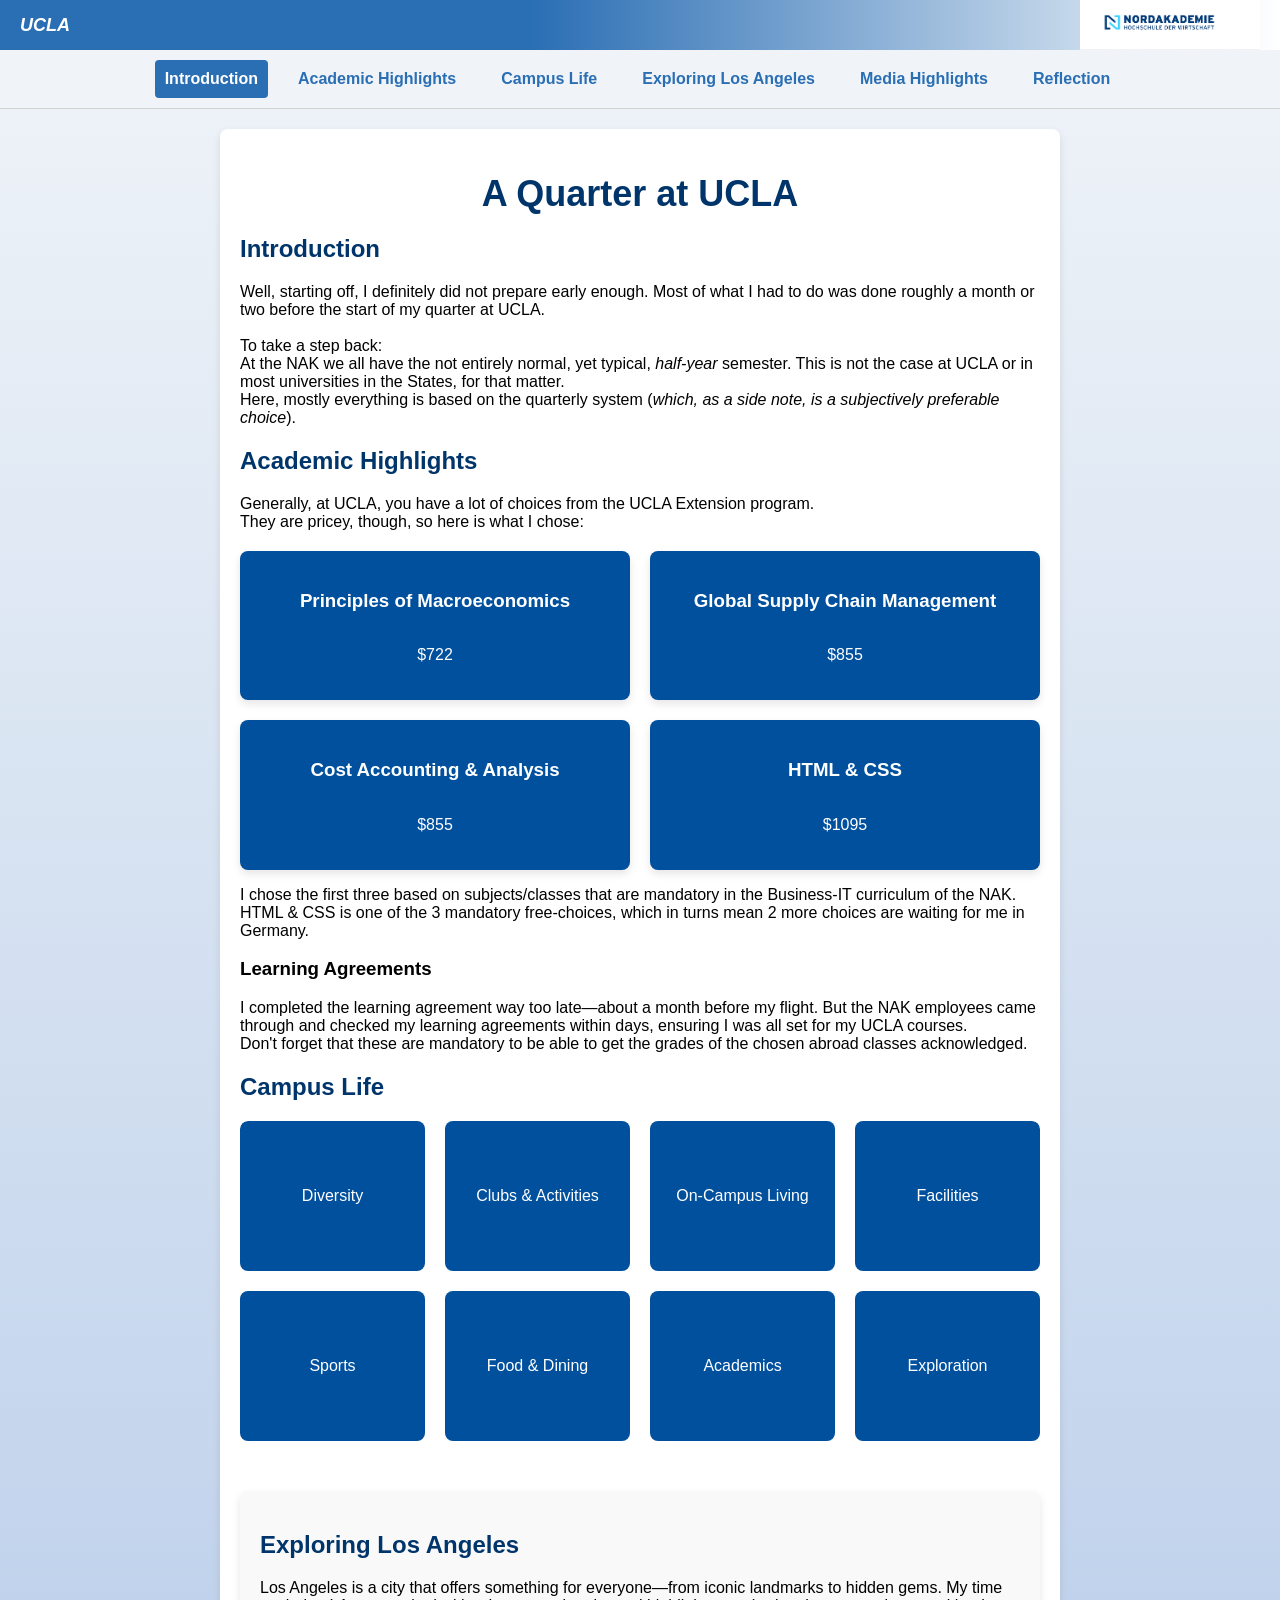
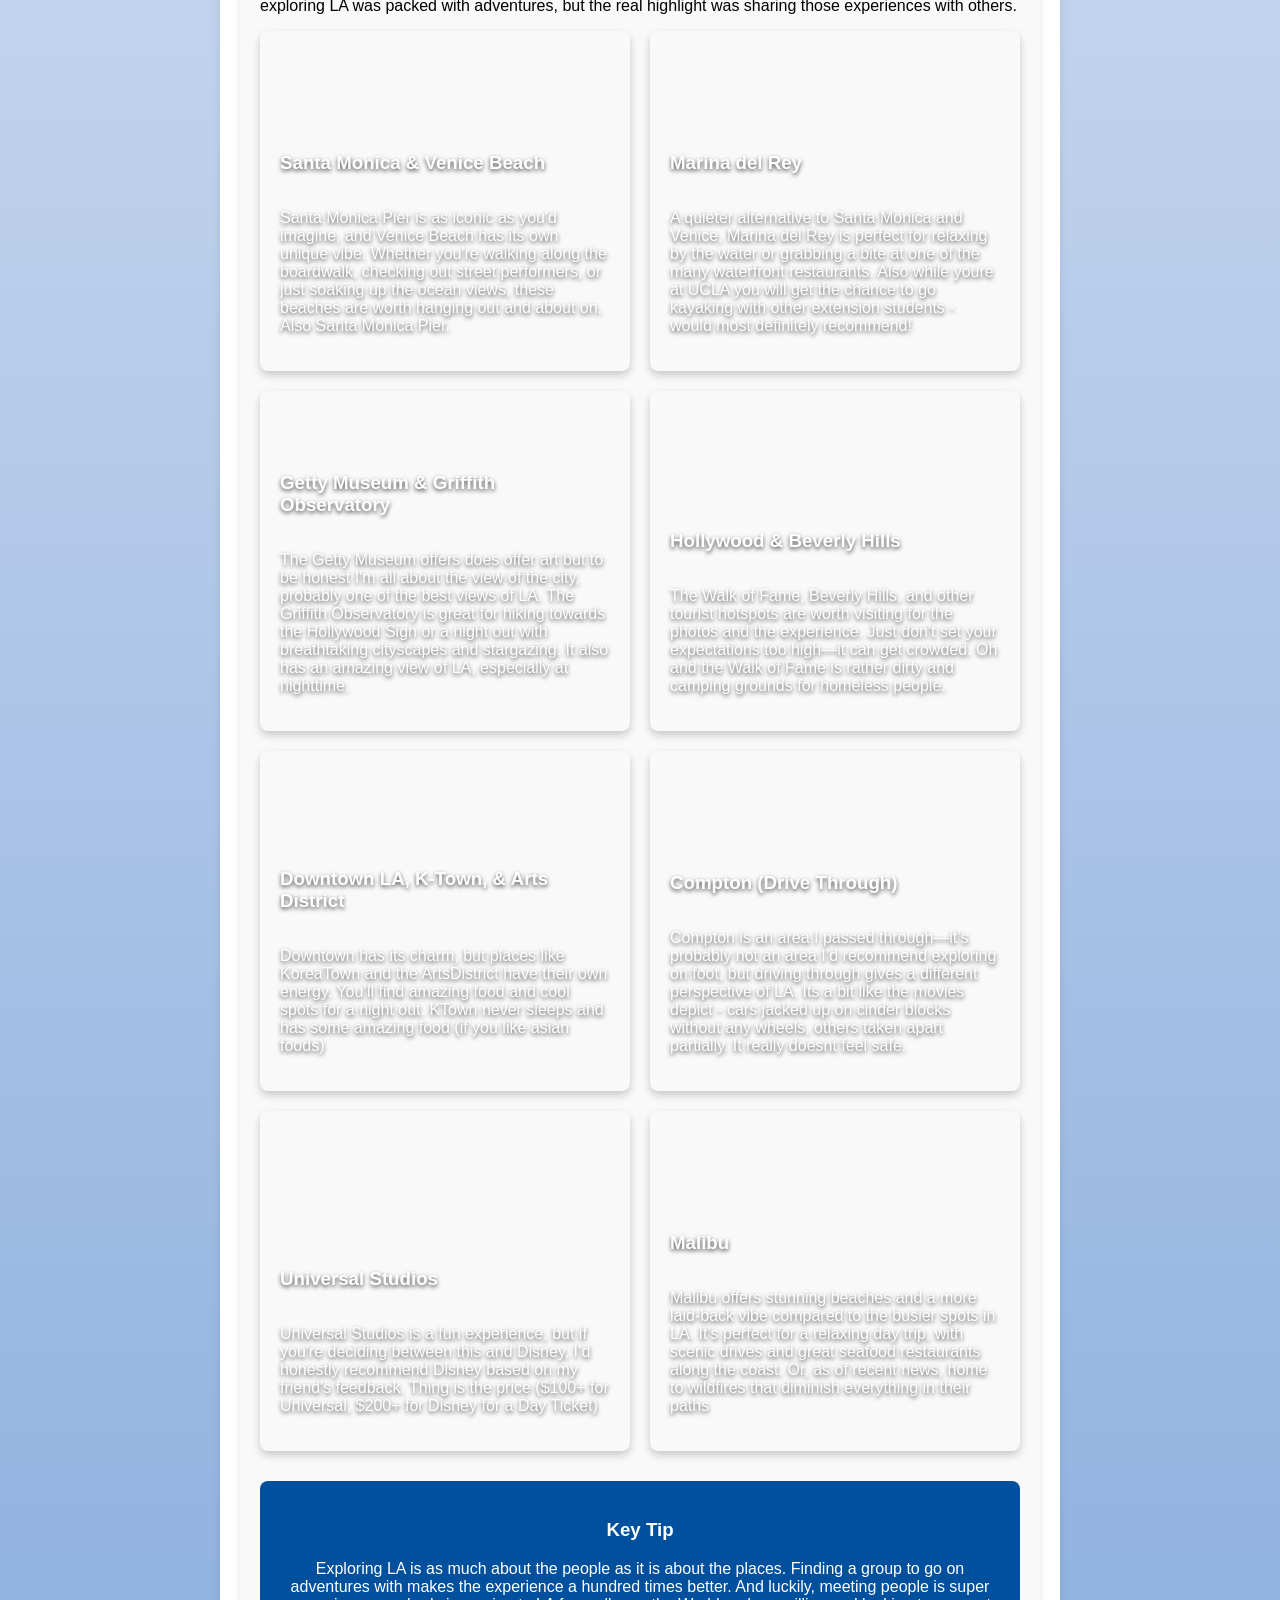
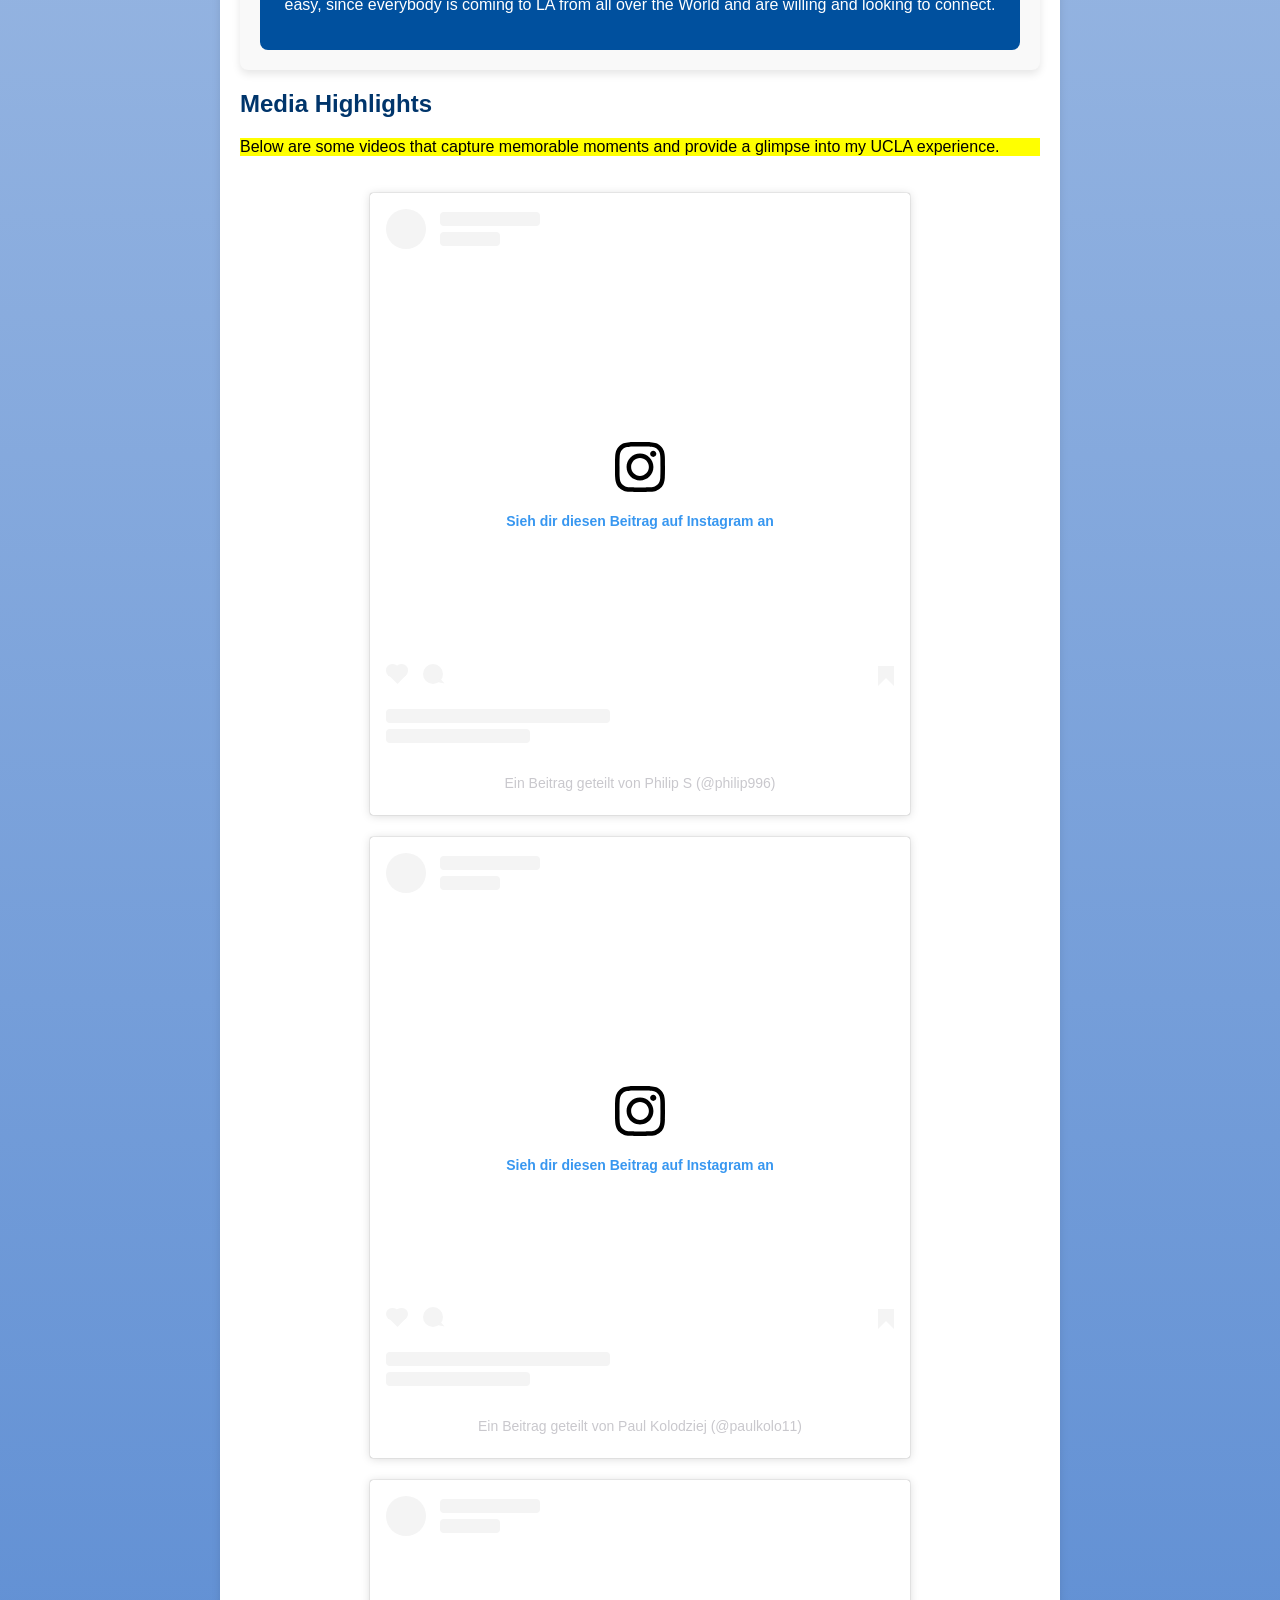
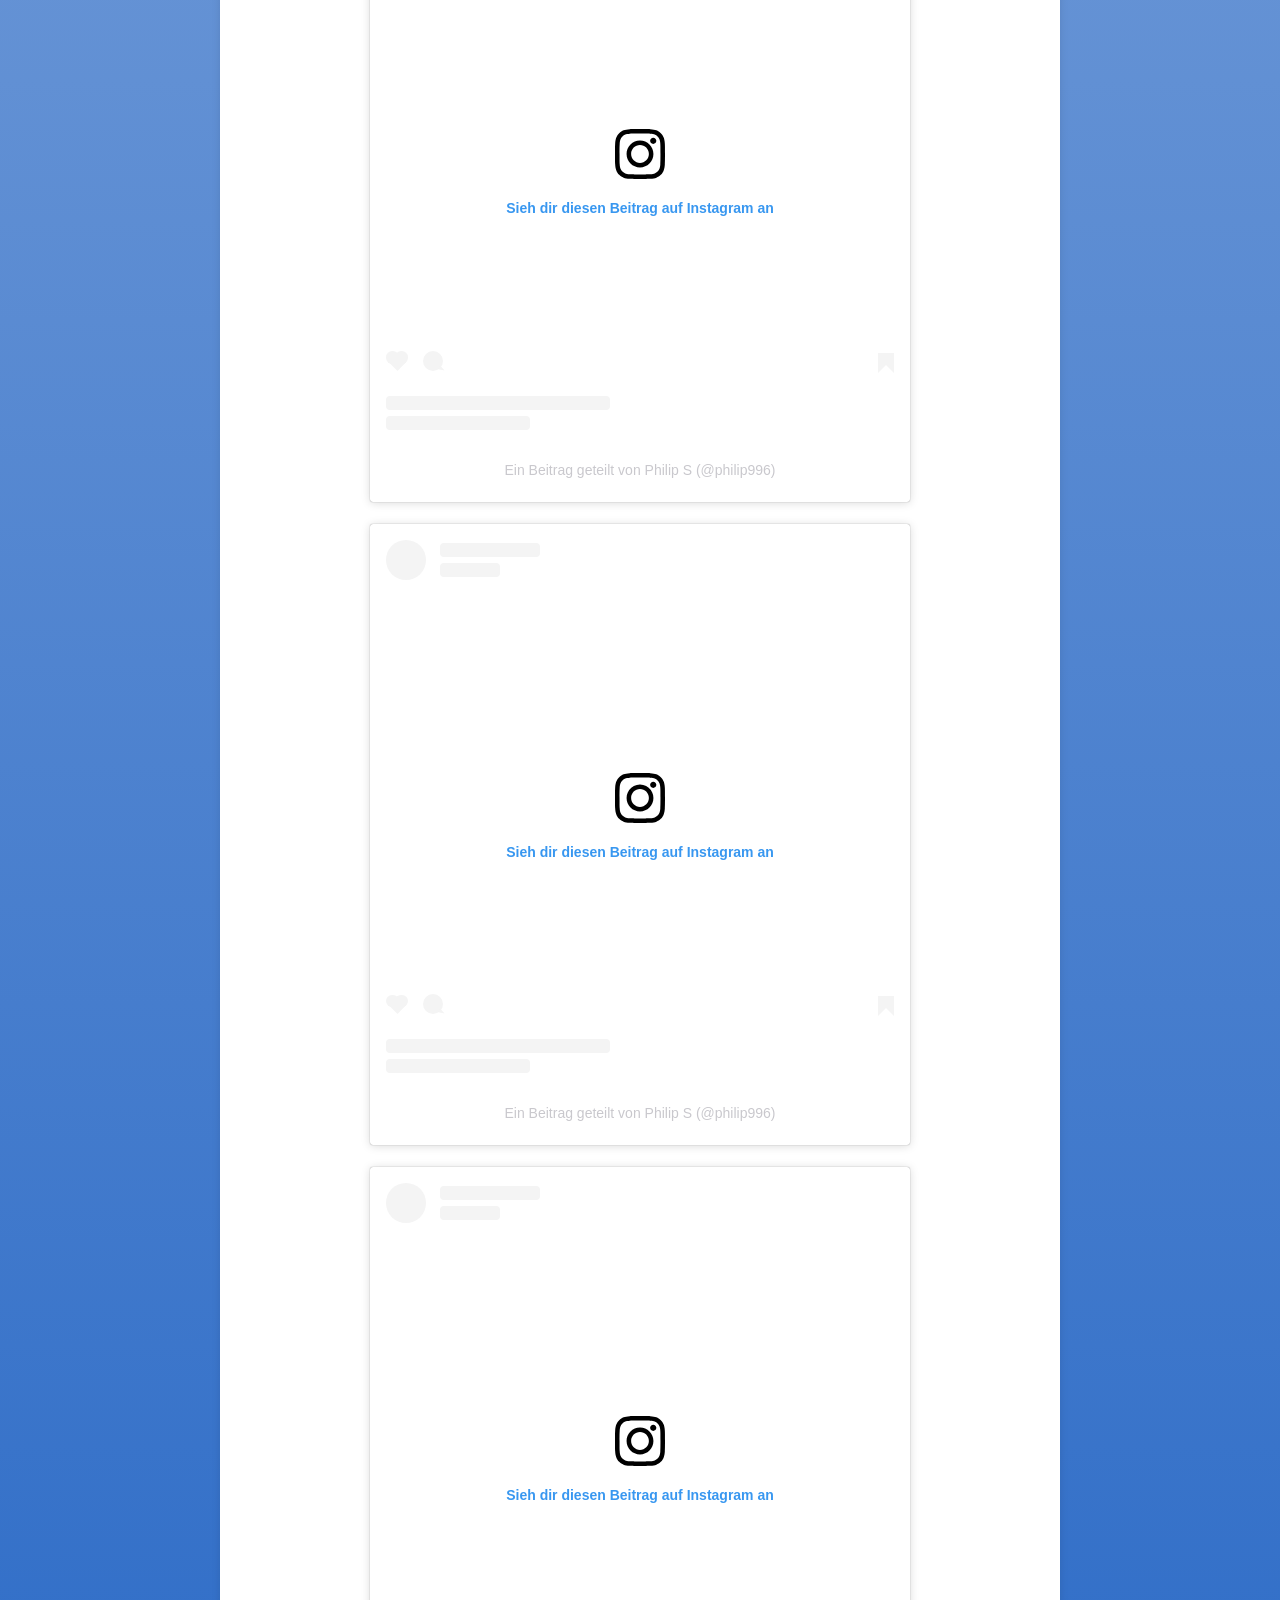
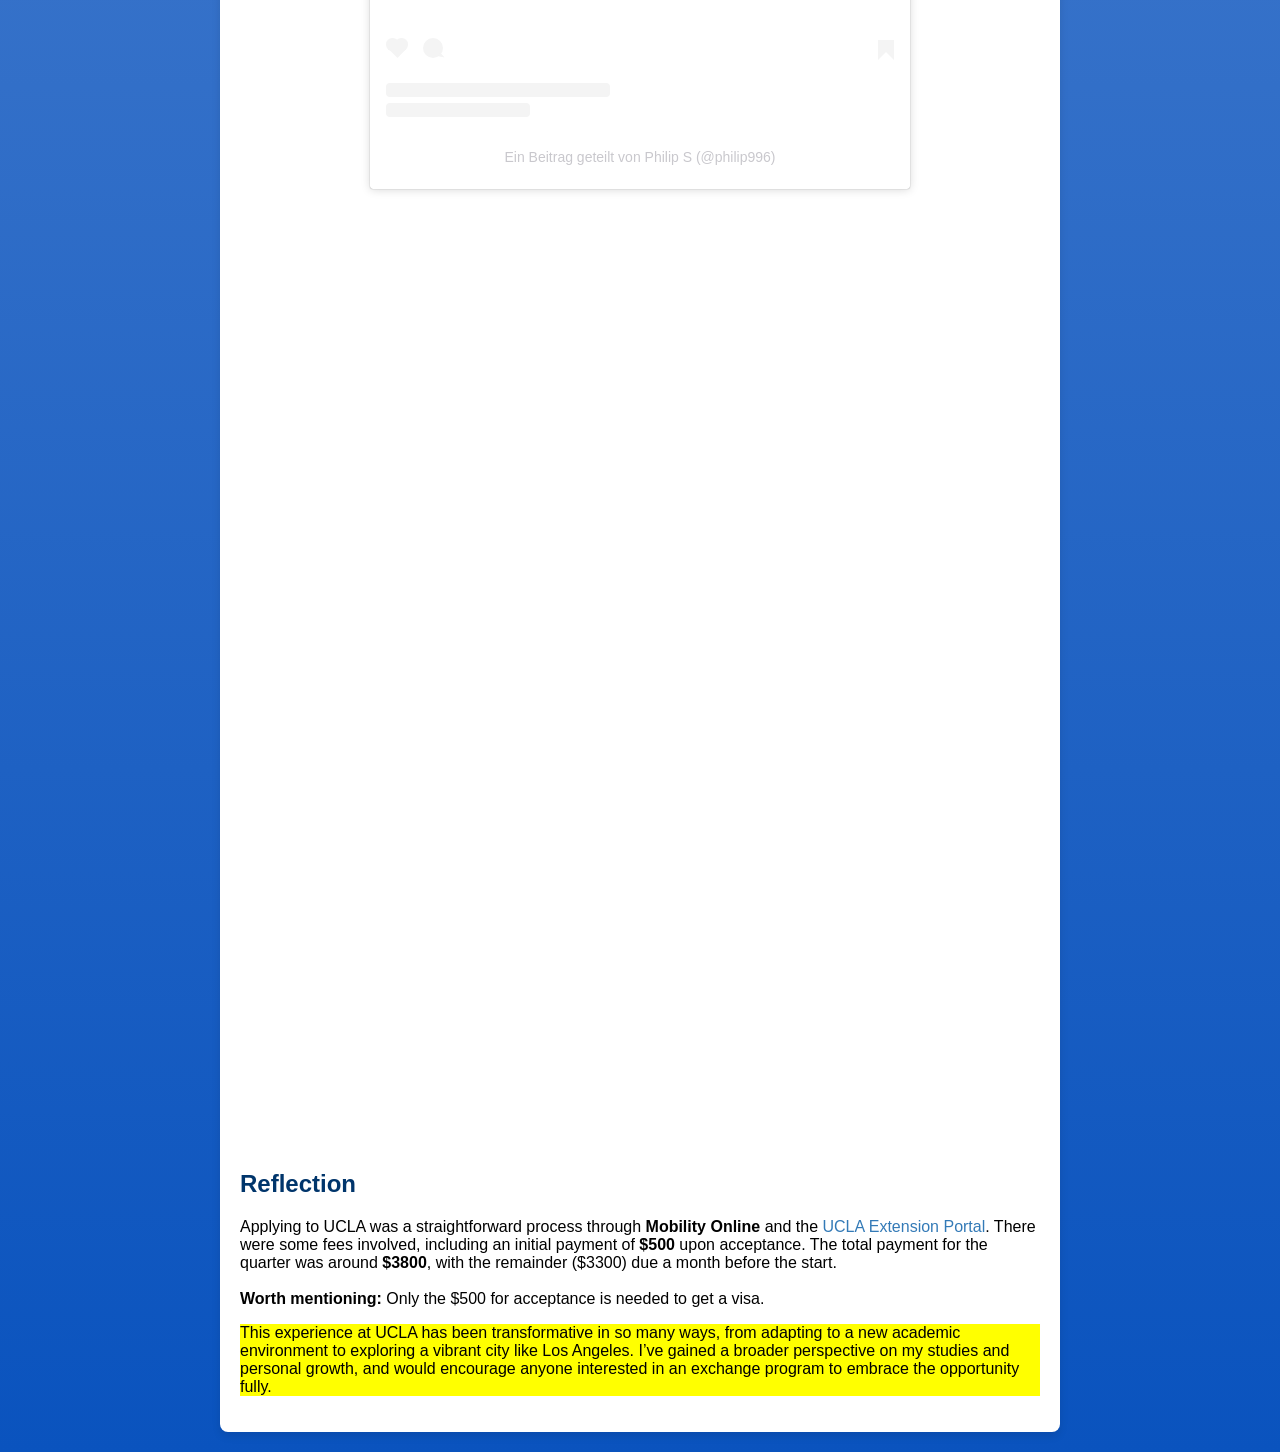
==== index.html @ d003966b "Update index.html" ====
<!DOCTYPE html>
<html lang="en">
<head>
    <meta charset="UTF-8">
    <meta name="viewport" content="width=device-width, initial-scale=1.0">
    <title>A Quarter at UCLA</title>

    <link rel="icon" href="images/icon512.PNG" size="512x512" type="image/png">
    <link rel="stylesheet" href="css/myDesign.css">
</head>
<body>

    <!--------------------------------------------------------------------------->
    <!------------------------- Custom Banner ----------------------------------->
<div class="custom-banner">
    <span class="banner-logo">UCLA</span>
    <div class="logo-container">
        <img src="images/nordakademie-logo.png" alt="Nordakademie Logo" class="banner-nak-logo">
    </div>
</div>

    <!---------------------------------------------------------------------------->
    <!------------------------- Navigation Bar ----------------------------------->
<nav class="section-nav">
    <button class="menu-toggle" aria-label="Toggle Navigation">☰</button>
    <div class="nav-links">
        <a href="#introduction" class="nav-link">Introduction</a>
        <a href="#academics" class="nav-link">Academic Highlights</a>
        <a href="#campus-life" class="nav-link">Campus Life</a>
        <a href="#exploring-la" class="nav-link">Exploring Los Angeles</a>
        <a href="#media" class="nav-link">Media Highlights</a>
        <a href="#reflection" class="nav-link">Reflection</a>
    </div>
</nav>


    <!-------------------------------------------------------------------------->
    <!------------------------- Main Content ----------------------------------->
<div class="content">
    <h1 class="title">A Quarter at UCLA</h1>

    <!-- Introduction Section -->
    <section id="introduction">
        <h2>Introduction</h2>
        <p>
            Well, starting off, I definitely did not prepare early enough.
            Most of what I had to do was done roughly a month or two before the start of my quarter at UCLA.<br><br>
            To take a step back:<br>
            At the NAK we all have the not entirely normal, yet typical, <em>half-year</em> semester. This is not the case at UCLA or in most universities in the States, for that matter.<br>
            Here, mostly everything is based on the quarterly system (<em>which, as a side note, is a subjectively preferable choice</em>).
        </p>
    </section>

    <!-------------------------------------------------------------------------------->
    <!------------------------- Academic Highlights ---------------------------------->
    <section id="academics">
        <h2>Academic Highlights</h2>
        <p>
            Generally, at UCLA, you have a lot of choices from the UCLA Extension program.<br>
            They are pricey, though, so here is what I chose:
        </p>
        <div class="course-tiles-container">
            <a href="principles-of-macroeconomics.html" class="course-tile">
                <h3>Principles of Macroeconomics</h3>
                <p>$722</p>
            </a>
            <a href="global-supply-chain-management.html" class="course-tile">
                <h3>Global Supply Chain Management</h3>
                <p>$855</p>
            </a>
            <a href="cost-accounting-analysis.html" class="course-tile">
                <h3>Cost Accounting & Analysis</h3>
                <p>$855</p>
            </a>
            <a href="html-css.html" class="course-tile">
                <h3>HTML & CSS</h3>
                <p>$1095</p>
            </a>
        </div>
        <p>
            I chose the first three based on subjects/classes that are mandatory in the Business-IT curriculum of the NAK.<br>
            HTML & CSS is one of the 3 mandatory free-choices, which in turns mean 2 more choices are waiting for me in Germany.
        </p>
        <h3>Learning Agreements</h3>
        <p>
            I completed the learning agreement way too late—about a month before my flight. But the NAK employees came through and checked my learning agreements within days, ensuring I was all set for my UCLA courses.<br>
            Don't forget that these are mandatory to be able to get the grades of the chosen abroad classes acknowledged.
        </p>
    </section>

    <!-------------------------------------------------------------------------------->
    <!------------------------- Campus Life Section ---------------------------------->
    <section id="campus-life">
        <h2>Campus Life</h2>
        <div class="tiles-container">
            <div class="background-container"></div>
            <div class="tiles-grid">
                <div class="tile" id="tile-1" data-content="Nordakademie is pretty small and personal, which has its perks—you get to know everyone, and the professors are super approachable. UCLA, on the other hand, is massive. We’re talking over 45,000 students from all around the world. It’s a cultural melting pot, which makes it exciting but probably a bit overwhelming if you’re used to Nordakademie’s more intimate vibe.">Diversity</div>
                <div class="tile" id="tile-2" data-content="UCLA has over 1,000 clubs—seriously, there’s a group for just about anything. Whether it’s sports, coding, or even surfing, there’s something happening every day. Nordakademie has student clubs too, but on a much smaller scale. The variety at UCLA would be amazing, but it might also feel a bit chaotic compared to the more straightforward setup back home.">Clubs & Activities</div>
                <div class="tile" id="tile-3" data-content="Most students at UCLA live in dorms on campus, which are super social and have their own dining halls. It’s like living in a buzzing little community. At Nordakademie, most of us commute or live off-campus, which gives a bit more independence. Living at UCLA would be more of a full-on university experience, with constant activities and people around.">On-Campus Living</div>
                <div class="tile" id="tile-4" data-content="UCLA’s campus feels like a whole city. There are libraries, gyms, swimming pools, and iconic spots like Royce Hall. At Nordakademie, the campus is much smaller and more focused—you’ve got what you need without getting lost. UCLA’s scale would definitely be a big change, but it also means there’s always something new to explore.">Facilities</div>
                <div class="tile" id="tile-5" data-content="UCLA is crazy about sports. They have huge games, especially basketball and football, that bring thousands of students together. It’s all about school spirit. Nordakademie doesn’t really have that kind of sports culture—it’s more low-key. If you’re into the idea of big stadium vibes, UCLA would be a whole new level.">Sports</div>
                <div class="tile" id="tile-6" data-content="UCLA is known for its amazing dining halls. You’ll find everything from burgers to international dishes, and it’s all really high quality. Nordakademie’s food setup is a lot simpler, more about getting the job done. UCLA’s food scene would definitely feel like an upgrade if you’re into variety.">Food & Dining</div>
                <div class="tile" id="tile-7" data-content="UCLA is huge on academics, with tons of libraries, research opportunities, and famous professors. Nordakademie, though, balances academics with real-world experience through internships and smaller classes. UCLA has way more options, but you might miss that personalized support we’re used to at Nordakademie.">Academics</div>
                <div class="tile" id="tile-8" data-content="Nordakademie is in Elmshorn—a calm, practical spot close to Hamburg. UCLA? It’s in Los Angeles. Think beaches, Hollywood, and endless things to do. While Nordakademie offers a quieter, focused environment, UCLA throws you into the middle of a vibrant city with non-stop action.">Exploration</div>
            </div>
        </div>
    </section>

    <!-------------------------------------------------------------------------------->
    <!---------------------- Exploring Los Angeles Section --------------------------->
   <section id="exploring-la">
    <h2>Exploring Los Angeles</h2>
    <p>
        Los Angeles is a city that offers something for everyone—from iconic landmarks to hidden gems. My time exploring LA was packed with adventures, but the real highlight was sharing those experiences with others.
    </p>
    <div class="exploring-destinations">
        <div class="destination">
            <h3>Santa Monica & Venice Beach</h3>
            <p>
                Santa Monica Pier is as iconic as you'd imagine, and Venice Beach has its own unique vibe. Whether you're walking along the boardwalk, checking out street performers, or just soaking up the ocean views, these beaches are worth hanging out and about on. Also Santa Monica Pier.
            </p>
        </div>
        <div class="destination">
            <h3>Marina del Rey</h3>
            <p>
                A quieter alternative to Santa Monica and Venice, Marina del Rey is perfect for relaxing by the water or grabbing a bite at one of the many waterfront restaurants. Also while youre at UCLA you will get the chance to go kayaking with other extension students - would most definitely recommend!
            </p>
        </div>
        <div class="destination">
            <h3>Getty Museum & Griffith Observatory</h3>
            <p>
                The Getty Museum offers does offer art but to be honest I'm all about the view of the city, probably one of the best views of LA. The Griffith Observatory is great for hiking towards the Hollywood Sign or a night out with breathtaking cityscapes and stargazing. It also has an amazing view of LA, especially at nighttime.
            </p>
        </div>
        <div class="destination">
            <h3>Hollywood & Beverly Hills</h3>
            <p>
                The Walk of Fame, Beverly Hills, and other tourist hotspots are worth visiting for the photos and the experience. Just don't set your expectations too high—it can get crowded. Oh and the Walk of Fame is rather dirty and camping grounds for homeless people.
            </p>
        </div>
        <div class="destination">
            <h3>Downtown LA, K-Town, & Arts District</h3>
            <p>
                Downtown has its charm, but places like KoreaTown and the ArtsDistrict have their own energy. You’ll find amazing food and cool spots for a night out. KTown never sleeps and has some amazing food (if you like asian foods)
            </p>
        </div>
        <div class="destination">
            <h3>Compton (Drive Through)</h3>
            <p>
                Compton is an area I passed through—it’s probably not an area I’d recommend exploring on foot, but driving through gives a different perspective of LA. Its a bit like the movies depict - cars jacked up on cinder blocks without any wheels, others taken apart partially. It really doesnt feel safe.
            </p>
        </div>
        <div class="destination">
            <h3>Universal Studios</h3>
            <p>
                Universal Studios is a fun experience, but if you're deciding between this and Disney, I’d honestly recommend Disney based on my friend's feedback. Thing is the price ($100+ for Universal, $200+ for Disney for a Day Ticket)
            </p>
        </div>
        <div class="destination">
            <h3>Malibu</h3>
            <p>
                Malibu offers stunning beaches and a more laid-back vibe compared to the busier spots in LA. It’s perfect for a relaxing day trip, with scenic drives and great seafood restaurants along the coast. Or, as of recent news, home to wildfires that diminish everything in their paths
            </p>
        </div>
    </div>
    <div class="exploring-advice">
        <h3>Key Tip</h3>
        <p>
            Exploring LA is as much about the people as it is about the places. Finding a group to go on adventures with makes the experience a hundred times better. And luckily, meeting people is super easy, since everybody is coming to LA from all over the World and are willing and looking to connect.
        </p>
    </div>


</section>

    <!-------------------------------------------------------------------------------->
    <!--------------------------- Media Section -------------------------------------->
    <section id="media">
        <h2>Media Highlights</h2>
        <p style="background-color: yellow;">
            Below are some videos that capture memorable moments and provide a glimpse into my UCLA experience.
        </p>
        <div class=instagram-posts>
        <blockquote class="instagram-media" data-instgrm-captioned data-instgrm-permalink="https://www.instagram.com/reel/DD8aVBCInH3/?utm_source=ig_embed&amp;utm_campaign=loading" data-instgrm-version="14" style=" background:#FFF; border:0; border-radius:3px; box-shadow:0 0 1px 0 rgba(0,0,0,0.5),0 1px 10px 0 rgba(0,0,0,0.15); margin: 1px; max-width:540px; min-width:326px; padding:0; width:99.375%; width:-webkit-calc(100% - 2px); width:calc(100% - 2px);"><div style="padding:16px;"> <a href="https://www.instagram.com/reel/DD8aVBCInH3/?utm_source=ig_embed&amp;utm_campaign=loading" style=" background:#FFFFFF; line-height:0; padding:0 0; text-align:center; text-decoration:none; width:100%;" target="_blank"> <div style=" display: flex; flex-direction: row; align-items: center;"> <div style="background-color: #F4F4F4; border-radius: 50%; flex-grow: 0; height: 40px; margin-right: 14px; width: 40px;"></div> <div style="display: flex; flex-direction: column; flex-grow: 1; justify-content: center;"> <div style=" background-color: #F4F4F4; border-radius: 4px; flex-grow: 0; height: 14px; margin-bottom: 6px; width: 100px;"></div> <div style=" background-color: #F4F4F4; border-radius: 4px; flex-grow: 0; height: 14px; width: 60px;"></div></div></div><div style="padding: 19% 0;"></div> <div style="display:block; height:50px; margin:0 auto 12px; width:50px;"><svg width="50px" height="50px" viewBox="0 0 60 60" version="1.1" xmlns="https://www.w3.org/2000/svg" xmlns:xlink="https://www.w3.org/1999/xlink"><g stroke="none" stroke-width="1" fill="none" fill-rule="evenodd"><g transform="translate(-511.000000, -20.000000)" fill="#000000"><g><path d="M556.869,30.41 C554.814,30.41 553.148,32.076 553.148,34.131 C553.148,36.186 554.814,37.852 556.869,37.852 C558.924,37.852 560.59,36.186 560.59,34.131 C560.59,32.076 558.924,30.41 556.869,30.41 M541,60.657 C535.114,60.657 530.342,55.887 530.342,50 C530.342,44.114 535.114,39.342 541,39.342 C546.887,39.342 551.658,44.114 551.658,50 C551.658,55.887 546.887,60.657 541,60.657 M541,33.886 C532.1,33.886 524.886,41.1 524.886,50 C524.886,58.899 532.1,66.113 541,66.113 C549.9,66.113 557.115,58.899 557.115,50 C557.115,41.1 549.9,33.886 541,33.886 M565.378,62.101 C565.244,65.022 564.756,66.606 564.346,67.663 C563.803,69.06 563.154,70.057 562.106,71.106 C561.058,72.155 560.06,72.803 558.662,73.347 C557.607,73.757 556.021,74.244 553.102,74.378 C549.944,74.521 548.997,74.552 541,74.552 C533.003,74.552 532.056,74.521 528.898,74.378 C525.979,74.244 524.393,73.757 523.338,73.347 C521.94,72.803 520.942,72.155 519.894,71.106 C518.846,70.057 518.197,69.06 517.654,67.663 C517.244,66.606 516.755,65.022 516.623,62.101 C516.479,58.943 516.448,57.996 516.448,50 C516.448,42.003 516.479,41.056 516.623,37.899 C516.755,34.978 517.244,33.391 517.654,32.338 C518.197,30.938 518.846,29.942 519.894,28.894 C520.942,27.846 521.94,27.196 523.338,26.654 C524.393,26.244 525.979,25.756 528.898,25.623 C532.057,25.479 533.004,25.448 541,25.448 C548.997,25.448 549.943,25.479 553.102,25.623 C556.021,25.756 557.607,26.244 558.662,26.654 C560.06,27.196 561.058,27.846 562.106,28.894 C563.154,29.942 563.803,30.938 564.346,32.338 C564.756,33.391 565.244,34.978 565.378,37.899 C565.522,41.056 565.552,42.003 565.552,50 C565.552,57.996 565.522,58.943 565.378,62.101 M570.82,37.631 C570.674,34.438 570.167,32.258 569.425,30.349 C568.659,28.377 567.633,26.702 565.965,25.035 C564.297,23.368 562.623,22.342 560.652,21.575 C558.743,20.834 556.562,20.326 553.369,20.18 C550.169,20.033 549.148,20 541,20 C532.853,20 531.831,20.033 528.631,20.18 C525.438,20.326 523.257,20.834 521.349,21.575 C519.376,22.342 517.703,23.368 516.035,25.035 C514.368,26.702 513.342,28.377 512.574,30.349 C511.834,32.258 511.326,34.438 511.181,37.631 C511.035,40.831 511,41.851 511,50 C511,58.147 511.035,59.17 511.181,62.369 C511.326,65.562 511.834,67.743 512.574,69.651 C513.342,71.625 514.368,73.296 516.035,74.965 C517.703,76.634 519.376,77.658 521.349,78.425 C523.257,79.167 525.438,79.673 528.631,79.82 C531.831,79.965 532.853,80.001 541,80.001 C549.148,80.001 550.169,79.965 553.369,79.82 C556.562,79.673 558.743,79.167 560.652,78.425 C562.623,77.658 564.297,76.634 565.965,74.965 C567.633,73.296 568.659,71.625 569.425,69.651 C570.167,67.743 570.674,65.562 570.82,62.369 C570.966,59.17 571,58.147 571,50 C571,41.851 570.966,40.831 570.82,37.631"></path></g></g></g></svg></div><div style="padding-top: 8px;"> <div style=" color:#3897f0; font-family:Arial,sans-serif; font-size:14px; font-style:normal; font-weight:550; line-height:18px;">Sieh dir diesen Beitrag auf Instagram an</div></div><div style="padding: 12.5% 0;"></div> <div style="display: flex; flex-direction: row; margin-bottom: 14px; align-items: center;"><div> <div style="background-color: #F4F4F4; border-radius: 50%; height: 12.5px; width: 12.5px; transform: translateX(0px) translateY(7px);"></div> <div style="background-color: #F4F4F4; height: 12.5px; transform: rotate(-45deg) translateX(3px) translateY(1px); width: 12.5px; flex-grow: 0; margin-right: 14px; margin-left: 2px;"></div> <div style="background-color: #F4F4F4; border-radius: 50%; height: 12.5px; width: 12.5px; transform: translateX(9px) translateY(-18px);"></div></div><div style="margin-left: 8px;"> <div style=" background-color: #F4F4F4; border-radius: 50%; flex-grow: 0; height: 20px; width: 20px;"></div> <div style=" width: 0; height: 0; border-top: 2px solid transparent; border-left: 6px solid #f4f4f4; border-bottom: 2px solid transparent; transform: translateX(16px) translateY(-4px) rotate(30deg)"></div></div><div style="margin-left: auto;"> <div style=" width: 0px; border-top: 8px solid #F4F4F4; border-right: 8px solid transparent; transform: translateY(16px);"></div> <div style=" background-color: #F4F4F4; flex-grow: 0; height: 12px; width: 16px; transform: translateY(-4px);"></div> <div style=" width: 0; height: 0; border-top: 8px solid #F4F4F4; border-left: 8px solid transparent; transform: translateY(-4px) translateX(8px);"></div></div></div> <div style="display: flex; flex-direction: column; flex-grow: 1; justify-content: center; margin-bottom: 24px;"> <div style=" background-color: #F4F4F4; border-radius: 4px; flex-grow: 0; height: 14px; margin-bottom: 6px; width: 224px;"></div> <div style=" background-color: #F4F4F4; border-radius: 4px; flex-grow: 0; height: 14px; width: 144px;"></div></div></a><p style=" color:#c9c8cd; font-family:Arial,sans-serif; font-size:14px; line-height:17px; margin-bottom:0; margin-top:8px; overflow:hidden; padding:8px 0 7px; text-align:center; text-overflow:ellipsis; white-space:nowrap;"><a href="https://www.instagram.com/reel/DD8aVBCInH3/?utm_source=ig_embed&amp;utm_campaign=loading" style=" color:#c9c8cd; font-family:Arial,sans-serif; font-size:14px; font-style:normal; font-weight:normal; line-height:17px; text-decoration:none;" target="_blank">Ein Beitrag geteilt von Philip S (@philip996)</a></p></div></blockquote>
        <blockquote class="instagram-media" data-instgrm-captioned data-instgrm-permalink="https://www.instagram.com/reel/DDmE1L0xr_I/?utm_source=ig_embed&amp;utm_campaign=loading" data-instgrm-version="14" style=" background:#FFF; border:0; border-radius:3px; box-shadow:0 0 1px 0 rgba(0,0,0,0.5),0 1px 10px 0 rgba(0,0,0,0.15); margin: 1px; max-width:540px; min-width:326px; padding:0; width:99.375%; width:-webkit-calc(100% - 2px); width:calc(100% - 2px);"><div style="padding:16px;"> <a href="https://www.instagram.com/reel/DDmE1L0xr_I/?utm_source=ig_embed&amp;utm_campaign=loading" style=" background:#FFFFFF; line-height:0; padding:0 0; text-align:center; text-decoration:none; width:100%;" target="_blank"> <div style=" display: flex; flex-direction: row; align-items: center;"> <div style="background-color: #F4F4F4; border-radius: 50%; flex-grow: 0; height: 40px; margin-right: 14px; width: 40px;"></div> <div style="display: flex; flex-direction: column; flex-grow: 1; justify-content: center;"> <div style=" background-color: #F4F4F4; border-radius: 4px; flex-grow: 0; height: 14px; margin-bottom: 6px; width: 100px;"></div> <div style=" background-color: #F4F4F4; border-radius: 4px; flex-grow: 0; height: 14px; width: 60px;"></div></div></div><div style="padding: 19% 0;"></div> <div style="display:block; height:50px; margin:0 auto 12px; width:50px;"><svg width="50px" height="50px" viewBox="0 0 60 60" version="1.1" xmlns="https://www.w3.org/2000/svg" xmlns:xlink="https://www.w3.org/1999/xlink"><g stroke="none" stroke-width="1" fill="none" fill-rule="evenodd"><g transform="translate(-511.000000, -20.000000)" fill="#000000"><g><path d="M556.869,30.41 C554.814,30.41 553.148,32.076 553.148,34.131 C553.148,36.186 554.814,37.852 556.869,37.852 C558.924,37.852 560.59,36.186 560.59,34.131 C560.59,32.076 558.924,30.41 556.869,30.41 M541,60.657 C535.114,60.657 530.342,55.887 530.342,50 C530.342,44.114 535.114,39.342 541,39.342 C546.887,39.342 551.658,44.114 551.658,50 C551.658,55.887 546.887,60.657 541,60.657 M541,33.886 C532.1,33.886 524.886,41.1 524.886,50 C524.886,58.899 532.1,66.113 541,66.113 C549.9,66.113 557.115,58.899 557.115,50 C557.115,41.1 549.9,33.886 541,33.886 M565.378,62.101 C565.244,65.022 564.756,66.606 564.346,67.663 C563.803,69.06 563.154,70.057 562.106,71.106 C561.058,72.155 560.06,72.803 558.662,73.347 C557.607,73.757 556.021,74.244 553.102,74.378 C549.944,74.521 548.997,74.552 541,74.552 C533.003,74.552 532.056,74.521 528.898,74.378 C525.979,74.244 524.393,73.757 523.338,73.347 C521.94,72.803 520.942,72.155 519.894,71.106 C518.846,70.057 518.197,69.06 517.654,67.663 C517.244,66.606 516.755,65.022 516.623,62.101 C516.479,58.943 516.448,57.996 516.448,50 C516.448,42.003 516.479,41.056 516.623,37.899 C516.755,34.978 517.244,33.391 517.654,32.338 C518.197,30.938 518.846,29.942 519.894,28.894 C520.942,27.846 521.94,27.196 523.338,26.654 C524.393,26.244 525.979,25.756 528.898,25.623 C532.057,25.479 533.004,25.448 541,25.448 C548.997,25.448 549.943,25.479 553.102,25.623 C556.021,25.756 557.607,26.244 558.662,26.654 C560.06,27.196 561.058,27.846 562.106,28.894 C563.154,29.942 563.803,30.938 564.346,32.338 C564.756,33.391 565.244,34.978 565.378,37.899 C565.522,41.056 565.552,42.003 565.552,50 C565.552,57.996 565.522,58.943 565.378,62.101 M570.82,37.631 C570.674,34.438 570.167,32.258 569.425,30.349 C568.659,28.377 567.633,26.702 565.965,25.035 C564.297,23.368 562.623,22.342 560.652,21.575 C558.743,20.834 556.562,20.326 553.369,20.18 C550.169,20.033 549.148,20 541,20 C532.853,20 531.831,20.033 528.631,20.18 C525.438,20.326 523.257,20.834 521.349,21.575 C519.376,22.342 517.703,23.368 516.035,25.035 C514.368,26.702 513.342,28.377 512.574,30.349 C511.834,32.258 511.326,34.438 511.181,37.631 C511.035,40.831 511,41.851 511,50 C511,58.147 511.035,59.17 511.181,62.369 C511.326,65.562 511.834,67.743 512.574,69.651 C513.342,71.625 514.368,73.296 516.035,74.965 C517.703,76.634 519.376,77.658 521.349,78.425 C523.257,79.167 525.438,79.673 528.631,79.82 C531.831,79.965 532.853,80.001 541,80.001 C549.148,80.001 550.169,79.965 553.369,79.82 C556.562,79.673 558.743,79.167 560.652,78.425 C562.623,77.658 564.297,76.634 565.965,74.965 C567.633,73.296 568.659,71.625 569.425,69.651 C570.167,67.743 570.674,65.562 570.82,62.369 C570.966,59.17 571,58.147 571,50 C571,41.851 570.966,40.831 570.82,37.631"></path></g></g></g></svg></div><div style="padding-top: 8px;"> <div style=" color:#3897f0; font-family:Arial,sans-serif; font-size:14px; font-style:normal; font-weight:550; line-height:18px;">Sieh dir diesen Beitrag auf Instagram an</div></div><div style="padding: 12.5% 0;"></div> <div style="display: flex; flex-direction: row; margin-bottom: 14px; align-items: center;"><div> <div style="background-color: #F4F4F4; border-radius: 50%; height: 12.5px; width: 12.5px; transform: translateX(0px) translateY(7px);"></div> <div style="background-color: #F4F4F4; height: 12.5px; transform: rotate(-45deg) translateX(3px) translateY(1px); width: 12.5px; flex-grow: 0; margin-right: 14px; margin-left: 2px;"></div> <div style="background-color: #F4F4F4; border-radius: 50%; height: 12.5px; width: 12.5px; transform: translateX(9px) translateY(-18px);"></div></div><div style="margin-left: 8px;"> <div style=" background-color: #F4F4F4; border-radius: 50%; flex-grow: 0; height: 20px; width: 20px;"></div> <div style=" width: 0; height: 0; border-top: 2px solid transparent; border-left: 6px solid #f4f4f4; border-bottom: 2px solid transparent; transform: translateX(16px) translateY(-4px) rotate(30deg)"></div></div><div style="margin-left: auto;"> <div style=" width: 0px; border-top: 8px solid #F4F4F4; border-right: 8px solid transparent; transform: translateY(16px);"></div> <div style=" background-color: #F4F4F4; flex-grow: 0; height: 12px; width: 16px; transform: translateY(-4px);"></div> <div style=" width: 0; height: 0; border-top: 8px solid #F4F4F4; border-left: 8px solid transparent; transform: translateY(-4px) translateX(8px);"></div></div></div> <div style="display: flex; flex-direction: column; flex-grow: 1; justify-content: center; margin-bottom: 24px;"> <div style=" background-color: #F4F4F4; border-radius: 4px; flex-grow: 0; height: 14px; margin-bottom: 6px; width: 224px;"></div> <div style=" background-color: #F4F4F4; border-radius: 4px; flex-grow: 0; height: 14px; width: 144px;"></div></div></a><p style=" color:#c9c8cd; font-family:Arial,sans-serif; font-size:14px; line-height:17px; margin-bottom:0; margin-top:8px; overflow:hidden; padding:8px 0 7px; text-align:center; text-overflow:ellipsis; white-space:nowrap;"><a href="https://www.instagram.com/reel/DDmE1L0xr_I/?utm_source=ig_embed&amp;utm_campaign=loading" style=" color:#c9c8cd; font-family:Arial,sans-serif; font-size:14px; font-style:normal; font-weight:normal; line-height:17px; text-decoration:none;" target="_blank">Ein Beitrag geteilt von Paul Kolodziej (@paulkolo11)</a></p></div></blockquote>
        <blockquote class="instagram-media" data-instgrm-captioned data-instgrm-permalink="https://www.instagram.com/reel/DDCCTJoxc2K/?utm_source=ig_embed&amp;utm_campaign=loading" data-instgrm-version="14" style=" background:#FFF; border:0; border-radius:3px; box-shadow:0 0 1px 0 rgba(0,0,0,0.5),0 1px 10px 0 rgba(0,0,0,0.15); margin: 1px; max-width:540px; min-width:326px; padding:0; width:99.375%; width:-webkit-calc(100% - 2px); width:calc(100% - 2px);"><div style="padding:16px;"> <a href="https://www.instagram.com/reel/DDCCTJoxc2K/?utm_source=ig_embed&amp;utm_campaign=loading" style=" background:#FFFFFF; line-height:0; padding:0 0; text-align:center; text-decoration:none; width:100%;" target="_blank"> <div style=" display: flex; flex-direction: row; align-items: center;"> <div style="background-color: #F4F4F4; border-radius: 50%; flex-grow: 0; height: 40px; margin-right: 14px; width: 40px;"></div> <div style="display: flex; flex-direction: column; flex-grow: 1; justify-content: center;"> <div style=" background-color: #F4F4F4; border-radius: 4px; flex-grow: 0; height: 14px; margin-bottom: 6px; width: 100px;"></div> <div style=" background-color: #F4F4F4; border-radius: 4px; flex-grow: 0; height: 14px; width: 60px;"></div></div></div><div style="padding: 19% 0;"></div> <div style="display:block; height:50px; margin:0 auto 12px; width:50px;"><svg width="50px" height="50px" viewBox="0 0 60 60" version="1.1" xmlns="https://www.w3.org/2000/svg" xmlns:xlink="https://www.w3.org/1999/xlink"><g stroke="none" stroke-width="1" fill="none" fill-rule="evenodd"><g transform="translate(-511.000000, -20.000000)" fill="#000000"><g><path d="M556.869,30.41 C554.814,30.41 553.148,32.076 553.148,34.131 C553.148,36.186 554.814,37.852 556.869,37.852 C558.924,37.852 560.59,36.186 560.59,34.131 C560.59,32.076 558.924,30.41 556.869,30.41 M541,60.657 C535.114,60.657 530.342,55.887 530.342,50 C530.342,44.114 535.114,39.342 541,39.342 C546.887,39.342 551.658,44.114 551.658,50 C551.658,55.887 546.887,60.657 541,60.657 M541,33.886 C532.1,33.886 524.886,41.1 524.886,50 C524.886,58.899 532.1,66.113 541,66.113 C549.9,66.113 557.115,58.899 557.115,50 C557.115,41.1 549.9,33.886 541,33.886 M565.378,62.101 C565.244,65.022 564.756,66.606 564.346,67.663 C563.803,69.06 563.154,70.057 562.106,71.106 C561.058,72.155 560.06,72.803 558.662,73.347 C557.607,73.757 556.021,74.244 553.102,74.378 C549.944,74.521 548.997,74.552 541,74.552 C533.003,74.552 532.056,74.521 528.898,74.378 C525.979,74.244 524.393,73.757 523.338,73.347 C521.94,72.803 520.942,72.155 519.894,71.106 C518.846,70.057 518.197,69.06 517.654,67.663 C517.244,66.606 516.755,65.022 516.623,62.101 C516.479,58.943 516.448,57.996 516.448,50 C516.448,42.003 516.479,41.056 516.623,37.899 C516.755,34.978 517.244,33.391 517.654,32.338 C518.197,30.938 518.846,29.942 519.894,28.894 C520.942,27.846 521.94,27.196 523.338,26.654 C524.393,26.244 525.979,25.756 528.898,25.623 C532.057,25.479 533.004,25.448 541,25.448 C548.997,25.448 549.943,25.479 553.102,25.623 C556.021,25.756 557.607,26.244 558.662,26.654 C560.06,27.196 561.058,27.846 562.106,28.894 C563.154,29.942 563.803,30.938 564.346,32.338 C564.756,33.391 565.244,34.978 565.378,37.899 C565.522,41.056 565.552,42.003 565.552,50 C565.552,57.996 565.522,58.943 565.378,62.101 M570.82,37.631 C570.674,34.438 570.167,32.258 569.425,30.349 C568.659,28.377 567.633,26.702 565.965,25.035 C564.297,23.368 562.623,22.342 560.652,21.575 C558.743,20.834 556.562,20.326 553.369,20.18 C550.169,20.033 549.148,20 541,20 C532.853,20 531.831,20.033 528.631,20.18 C525.438,20.326 523.257,20.834 521.349,21.575 C519.376,22.342 517.703,23.368 516.035,25.035 C514.368,26.702 513.342,28.377 512.574,30.349 C511.834,32.258 511.326,34.438 511.181,37.631 C511.035,40.831 511,41.851 511,50 C511,58.147 511.035,59.17 511.181,62.369 C511.326,65.562 511.834,67.743 512.574,69.651 C513.342,71.625 514.368,73.296 516.035,74.965 C517.703,76.634 519.376,77.658 521.349,78.425 C523.257,79.167 525.438,79.673 528.631,79.82 C531.831,79.965 532.853,80.001 541,80.001 C549.148,80.001 550.169,79.965 553.369,79.82 C556.562,79.673 558.743,79.167 560.652,78.425 C562.623,77.658 564.297,76.634 565.965,74.965 C567.633,73.296 568.659,71.625 569.425,69.651 C570.167,67.743 570.674,65.562 570.82,62.369 C570.966,59.17 571,58.147 571,50 C571,41.851 570.966,40.831 570.82,37.631"></path></g></g></g></svg></div><div style="padding-top: 8px;"> <div style=" color:#3897f0; font-family:Arial,sans-serif; font-size:14px; font-style:normal; font-weight:550; line-height:18px;">Sieh dir diesen Beitrag auf Instagram an</div></div><div style="padding: 12.5% 0;"></div> <div style="display: flex; flex-direction: row; margin-bottom: 14px; align-items: center;"><div> <div style="background-color: #F4F4F4; border-radius: 50%; height: 12.5px; width: 12.5px; transform: translateX(0px) translateY(7px);"></div> <div style="background-color: #F4F4F4; height: 12.5px; transform: rotate(-45deg) translateX(3px) translateY(1px); width: 12.5px; flex-grow: 0; margin-right: 14px; margin-left: 2px;"></div> <div style="background-color: #F4F4F4; border-radius: 50%; height: 12.5px; width: 12.5px; transform: translateX(9px) translateY(-18px);"></div></div><div style="margin-left: 8px;"> <div style=" background-color: #F4F4F4; border-radius: 50%; flex-grow: 0; height: 20px; width: 20px;"></div> <div style=" width: 0; height: 0; border-top: 2px solid transparent; border-left: 6px solid #f4f4f4; border-bottom: 2px solid transparent; transform: translateX(16px) translateY(-4px) rotate(30deg)"></div></div><div style="margin-left: auto;"> <div style=" width: 0px; border-top: 8px solid #F4F4F4; border-right: 8px solid transparent; transform: translateY(16px);"></div> <div style=" background-color: #F4F4F4; flex-grow: 0; height: 12px; width: 16px; transform: translateY(-4px);"></div> <div style=" width: 0; height: 0; border-top: 8px solid #F4F4F4; border-left: 8px solid transparent; transform: translateY(-4px) translateX(8px);"></div></div></div> <div style="display: flex; flex-direction: column; flex-grow: 1; justify-content: center; margin-bottom: 24px;"> <div style=" background-color: #F4F4F4; border-radius: 4px; flex-grow: 0; height: 14px; margin-bottom: 6px; width: 224px;"></div> <div style=" background-color: #F4F4F4; border-radius: 4px; flex-grow: 0; height: 14px; width: 144px;"></div></div></a><p style=" color:#c9c8cd; font-family:Arial,sans-serif; font-size:14px; line-height:17px; margin-bottom:0; margin-top:8px; overflow:hidden; padding:8px 0 7px; text-align:center; text-overflow:ellipsis; white-space:nowrap;"><a href="https://www.instagram.com/reel/DDCCTJoxc2K/?utm_source=ig_embed&amp;utm_campaign=loading" style=" color:#c9c8cd; font-family:Arial,sans-serif; font-size:14px; font-style:normal; font-weight:normal; line-height:17px; text-decoration:none;" target="_blank">Ein Beitrag geteilt von Philip S (@philip996)</a></p></div></blockquote>
        <blockquote class="instagram-media" data-instgrm-captioned data-instgrm-permalink="https://www.instagram.com/reel/DBszqINRDdP/?utm_source=ig_embed&amp;utm_campaign=loading" data-instgrm-version="14" style=" background:#FFF; border:0; border-radius:3px; box-shadow:0 0 1px 0 rgba(0,0,0,0.5),0 1px 10px 0 rgba(0,0,0,0.15); margin: 1px; max-width:540px; min-width:326px; padding:0; width:99.375%; width:-webkit-calc(100% - 2px); width:calc(100% - 2px);"><div style="padding:16px;"> <a href="https://www.instagram.com/reel/DBszqINRDdP/?utm_source=ig_embed&amp;utm_campaign=loading" style=" background:#FFFFFF; line-height:0; padding:0 0; text-align:center; text-decoration:none; width:100%;" target="_blank"> <div style=" display: flex; flex-direction: row; align-items: center;"> <div style="background-color: #F4F4F4; border-radius: 50%; flex-grow: 0; height: 40px; margin-right: 14px; width: 40px;"></div> <div style="display: flex; flex-direction: column; flex-grow: 1; justify-content: center;"> <div style=" background-color: #F4F4F4; border-radius: 4px; flex-grow: 0; height: 14px; margin-bottom: 6px; width: 100px;"></div> <div style=" background-color: #F4F4F4; border-radius: 4px; flex-grow: 0; height: 14px; width: 60px;"></div></div></div><div style="padding: 19% 0;"></div> <div style="display:block; height:50px; margin:0 auto 12px; width:50px;"><svg width="50px" height="50px" viewBox="0 0 60 60" version="1.1" xmlns="https://www.w3.org/2000/svg" xmlns:xlink="https://www.w3.org/1999/xlink"><g stroke="none" stroke-width="1" fill="none" fill-rule="evenodd"><g transform="translate(-511.000000, -20.000000)" fill="#000000"><g><path d="M556.869,30.41 C554.814,30.41 553.148,32.076 553.148,34.131 C553.148,36.186 554.814,37.852 556.869,37.852 C558.924,37.852 560.59,36.186 560.59,34.131 C560.59,32.076 558.924,30.41 556.869,30.41 M541,60.657 C535.114,60.657 530.342,55.887 530.342,50 C530.342,44.114 535.114,39.342 541,39.342 C546.887,39.342 551.658,44.114 551.658,50 C551.658,55.887 546.887,60.657 541,60.657 M541,33.886 C532.1,33.886 524.886,41.1 524.886,50 C524.886,58.899 532.1,66.113 541,66.113 C549.9,66.113 557.115,58.899 557.115,50 C557.115,41.1 549.9,33.886 541,33.886 M565.378,62.101 C565.244,65.022 564.756,66.606 564.346,67.663 C563.803,69.06 563.154,70.057 562.106,71.106 C561.058,72.155 560.06,72.803 558.662,73.347 C557.607,73.757 556.021,74.244 553.102,74.378 C549.944,74.521 548.997,74.552 541,74.552 C533.003,74.552 532.056,74.521 528.898,74.378 C525.979,74.244 524.393,73.757 523.338,73.347 C521.94,72.803 520.942,72.155 519.894,71.106 C518.846,70.057 518.197,69.06 517.654,67.663 C517.244,66.606 516.755,65.022 516.623,62.101 C516.479,58.943 516.448,57.996 516.448,50 C516.448,42.003 516.479,41.056 516.623,37.899 C516.755,34.978 517.244,33.391 517.654,32.338 C518.197,30.938 518.846,29.942 519.894,28.894 C520.942,27.846 521.94,27.196 523.338,26.654 C524.393,26.244 525.979,25.756 528.898,25.623 C532.057,25.479 533.004,25.448 541,25.448 C548.997,25.448 549.943,25.479 553.102,25.623 C556.021,25.756 557.607,26.244 558.662,26.654 C560.06,27.196 561.058,27.846 562.106,28.894 C563.154,29.942 563.803,30.938 564.346,32.338 C564.756,33.391 565.244,34.978 565.378,37.899 C565.522,41.056 565.552,42.003 565.552,50 C565.552,57.996 565.522,58.943 565.378,62.101 M570.82,37.631 C570.674,34.438 570.167,32.258 569.425,30.349 C568.659,28.377 567.633,26.702 565.965,25.035 C564.297,23.368 562.623,22.342 560.652,21.575 C558.743,20.834 556.562,20.326 553.369,20.18 C550.169,20.033 549.148,20 541,20 C532.853,20 531.831,20.033 528.631,20.18 C525.438,20.326 523.257,20.834 521.349,21.575 C519.376,22.342 517.703,23.368 516.035,25.035 C514.368,26.702 513.342,28.377 512.574,30.349 C511.834,32.258 511.326,34.438 511.181,37.631 C511.035,40.831 511,41.851 511,50 C511,58.147 511.035,59.17 511.181,62.369 C511.326,65.562 511.834,67.743 512.574,69.651 C513.342,71.625 514.368,73.296 516.035,74.965 C517.703,76.634 519.376,77.658 521.349,78.425 C523.257,79.167 525.438,79.673 528.631,79.82 C531.831,79.965 532.853,80.001 541,80.001 C549.148,80.001 550.169,79.965 553.369,79.82 C556.562,79.673 558.743,79.167 560.652,78.425 C562.623,77.658 564.297,76.634 565.965,74.965 C567.633,73.296 568.659,71.625 569.425,69.651 C570.167,67.743 570.674,65.562 570.82,62.369 C570.966,59.17 571,58.147 571,50 C571,41.851 570.966,40.831 570.82,37.631"></path></g></g></g></svg></div><div style="padding-top: 8px;"> <div style=" color:#3897f0; font-family:Arial,sans-serif; font-size:14px; font-style:normal; font-weight:550; line-height:18px;">Sieh dir diesen Beitrag auf Instagram an</div></div><div style="padding: 12.5% 0;"></div> <div style="display: flex; flex-direction: row; margin-bottom: 14px; align-items: center;"><div> <div style="background-color: #F4F4F4; border-radius: 50%; height: 12.5px; width: 12.5px; transform: translateX(0px) translateY(7px);"></div> <div style="background-color: #F4F4F4; height: 12.5px; transform: rotate(-45deg) translateX(3px) translateY(1px); width: 12.5px; flex-grow: 0; margin-right: 14px; margin-left: 2px;"></div> <div style="background-color: #F4F4F4; border-radius: 50%; height: 12.5px; width: 12.5px; transform: translateX(9px) translateY(-18px);"></div></div><div style="margin-left: 8px;"> <div style=" background-color: #F4F4F4; border-radius: 50%; flex-grow: 0; height: 20px; width: 20px;"></div> <div style=" width: 0; height: 0; border-top: 2px solid transparent; border-left: 6px solid #f4f4f4; border-bottom: 2px solid transparent; transform: translateX(16px) translateY(-4px) rotate(30deg)"></div></div><div style="margin-left: auto;"> <div style=" width: 0px; border-top: 8px solid #F4F4F4; border-right: 8px solid transparent; transform: translateY(16px);"></div> <div style=" background-color: #F4F4F4; flex-grow: 0; height: 12px; width: 16px; transform: translateY(-4px);"></div> <div style=" width: 0; height: 0; border-top: 8px solid #F4F4F4; border-left: 8px solid transparent; transform: translateY(-4px) translateX(8px);"></div></div></div> <div style="display: flex; flex-direction: column; flex-grow: 1; justify-content: center; margin-bottom: 24px;"> <div style=" background-color: #F4F4F4; border-radius: 4px; flex-grow: 0; height: 14px; margin-bottom: 6px; width: 224px;"></div> <div style=" background-color: #F4F4F4; border-radius: 4px; flex-grow: 0; height: 14px; width: 144px;"></div></div></a><p style=" color:#c9c8cd; font-family:Arial,sans-serif; font-size:14px; line-height:17px; margin-bottom:0; margin-top:8px; overflow:hidden; padding:8px 0 7px; text-align:center; text-overflow:ellipsis; white-space:nowrap;"><a href="https://www.instagram.com/reel/DBszqINRDdP/?utm_source=ig_embed&amp;utm_campaign=loading" style=" color:#c9c8cd; font-family:Arial,sans-serif; font-size:14px; font-style:normal; font-weight:normal; line-height:17px; text-decoration:none;" target="_blank">Ein Beitrag geteilt von Philip S (@philip996)</a></p></div></blockquote>
        <blockquote class="instagram-media" data-instgrm-captioned data-instgrm-permalink="https://www.instagram.com/reel/DAo_bx-SAUX/?utm_source=ig_embed&amp;utm_campaign=loading" data-instgrm-version="14" style=" background:#FFF; border:0; border-radius:3px; box-shadow:0 0 1px 0 rgba(0,0,0,0.5),0 1px 10px 0 rgba(0,0,0,0.15); margin: 1px; max-width:540px; min-width:326px; padding:0; width:99.375%; width:-webkit-calc(100% - 2px); width:calc(100% - 2px);"><div style="padding:16px;"> <a href="https://www.instagram.com/reel/DAo_bx-SAUX/?utm_source=ig_embed&amp;utm_campaign=loading" style=" background:#FFFFFF; line-height:0; padding:0 0; text-align:center; text-decoration:none; width:100%;" target="_blank"> <div style=" display: flex; flex-direction: row; align-items: center;"> <div style="background-color: #F4F4F4; border-radius: 50%; flex-grow: 0; height: 40px; margin-right: 14px; width: 40px;"></div> <div style="display: flex; flex-direction: column; flex-grow: 1; justify-content: center;"> <div style=" background-color: #F4F4F4; border-radius: 4px; flex-grow: 0; height: 14px; margin-bottom: 6px; width: 100px;"></div> <div style=" background-color: #F4F4F4; border-radius: 4px; flex-grow: 0; height: 14px; width: 60px;"></div></div></div><div style="padding: 19% 0;"></div> <div style="display:block; height:50px; margin:0 auto 12px; width:50px;"><svg width="50px" height="50px" viewBox="0 0 60 60" version="1.1" xmlns="https://www.w3.org/2000/svg" xmlns:xlink="https://www.w3.org/1999/xlink"><g stroke="none" stroke-width="1" fill="none" fill-rule="evenodd"><g transform="translate(-511.000000, -20.000000)" fill="#000000"><g><path d="M556.869,30.41 C554.814,30.41 553.148,32.076 553.148,34.131 C553.148,36.186 554.814,37.852 556.869,37.852 C558.924,37.852 560.59,36.186 560.59,34.131 C560.59,32.076 558.924,30.41 556.869,30.41 M541,60.657 C535.114,60.657 530.342,55.887 530.342,50 C530.342,44.114 535.114,39.342 541,39.342 C546.887,39.342 551.658,44.114 551.658,50 C551.658,55.887 546.887,60.657 541,60.657 M541,33.886 C532.1,33.886 524.886,41.1 524.886,50 C524.886,58.899 532.1,66.113 541,66.113 C549.9,66.113 557.115,58.899 557.115,50 C557.115,41.1 549.9,33.886 541,33.886 M565.378,62.101 C565.244,65.022 564.756,66.606 564.346,67.663 C563.803,69.06 563.154,70.057 562.106,71.106 C561.058,72.155 560.06,72.803 558.662,73.347 C557.607,73.757 556.021,74.244 553.102,74.378 C549.944,74.521 548.997,74.552 541,74.552 C533.003,74.552 532.056,74.521 528.898,74.378 C525.979,74.244 524.393,73.757 523.338,73.347 C521.94,72.803 520.942,72.155 519.894,71.106 C518.846,70.057 518.197,69.06 517.654,67.663 C517.244,66.606 516.755,65.022 516.623,62.101 C516.479,58.943 516.448,57.996 516.448,50 C516.448,42.003 516.479,41.056 516.623,37.899 C516.755,34.978 517.244,33.391 517.654,32.338 C518.197,30.938 518.846,29.942 519.894,28.894 C520.942,27.846 521.94,27.196 523.338,26.654 C524.393,26.244 525.979,25.756 528.898,25.623 C532.057,25.479 533.004,25.448 541,25.448 C548.997,25.448 549.943,25.479 553.102,25.623 C556.021,25.756 557.607,26.244 558.662,26.654 C560.06,27.196 561.058,27.846 562.106,28.894 C563.154,29.942 563.803,30.938 564.346,32.338 C564.756,33.391 565.244,34.978 565.378,37.899 C565.522,41.056 565.552,42.003 565.552,50 C565.552,57.996 565.522,58.943 565.378,62.101 M570.82,37.631 C570.674,34.438 570.167,32.258 569.425,30.349 C568.659,28.377 567.633,26.702 565.965,25.035 C564.297,23.368 562.623,22.342 560.652,21.575 C558.743,20.834 556.562,20.326 553.369,20.18 C550.169,20.033 549.148,20 541,20 C532.853,20 531.831,20.033 528.631,20.18 C525.438,20.326 523.257,20.834 521.349,21.575 C519.376,22.342 517.703,23.368 516.035,25.035 C514.368,26.702 513.342,28.377 512.574,30.349 C511.834,32.258 511.326,34.438 511.181,37.631 C511.035,40.831 511,41.851 511,50 C511,58.147 511.035,59.17 511.181,62.369 C511.326,65.562 511.834,67.743 512.574,69.651 C513.342,71.625 514.368,73.296 516.035,74.965 C517.703,76.634 519.376,77.658 521.349,78.425 C523.257,79.167 525.438,79.673 528.631,79.82 C531.831,79.965 532.853,80.001 541,80.001 C549.148,80.001 550.169,79.965 553.369,79.82 C556.562,79.673 558.743,79.167 560.652,78.425 C562.623,77.658 564.297,76.634 565.965,74.965 C567.633,73.296 568.659,71.625 569.425,69.651 C570.167,67.743 570.674,65.562 570.82,62.369 C570.966,59.17 571,58.147 571,50 C571,41.851 570.966,40.831 570.82,37.631"></path></g></g></g></svg></div><div style="padding-top: 8px;"> <div style=" color:#3897f0; font-family:Arial,sans-serif; font-size:14px; font-style:normal; font-weight:550; line-height:18px;">Sieh dir diesen Beitrag auf Instagram an</div></div><div style="padding: 12.5% 0;"></div> <div style="display: flex; flex-direction: row; margin-bottom: 14px; align-items: center;"><div> <div style="background-color: #F4F4F4; border-radius: 50%; height: 12.5px; width: 12.5px; transform: translateX(0px) translateY(7px);"></div> <div style="background-color: #F4F4F4; height: 12.5px; transform: rotate(-45deg) translateX(3px) translateY(1px); width: 12.5px; flex-grow: 0; margin-right: 14px; margin-left: 2px;"></div> <div style="background-color: #F4F4F4; border-radius: 50%; height: 12.5px; width: 12.5px; transform: translateX(9px) translateY(-18px);"></div></div><div style="margin-left: 8px;"> <div style=" background-color: #F4F4F4; border-radius: 50%; flex-grow: 0; height: 20px; width: 20px;"></div> <div style=" width: 0; height: 0; border-top: 2px solid transparent; border-left: 6px solid #f4f4f4; border-bottom: 2px solid transparent; transform: translateX(16px) translateY(-4px) rotate(30deg)"></div></div><div style="margin-left: auto;"> <div style=" width: 0px; border-top: 8px solid #F4F4F4; border-right: 8px solid transparent; transform: translateY(16px);"></div> <div style=" background-color: #F4F4F4; flex-grow: 0; height: 12px; width: 16px; transform: translateY(-4px);"></div> <div style=" width: 0; height: 0; border-top: 8px solid #F4F4F4; border-left: 8px solid transparent; transform: translateY(-4px) translateX(8px);"></div></div></div> <div style="display: flex; flex-direction: column; flex-grow: 1; justify-content: center; margin-bottom: 24px;"> <div style=" background-color: #F4F4F4; border-radius: 4px; flex-grow: 0; height: 14px; margin-bottom: 6px; width: 224px;"></div> <div style=" background-color: #F4F4F4; border-radius: 4px; flex-grow: 0; height: 14px; width: 144px;"></div></div></a><p style=" color:#c9c8cd; font-family:Arial,sans-serif; font-size:14px; line-height:17px; margin-bottom:0; margin-top:8px; overflow:hidden; padding:8px 0 7px; text-align:center; text-overflow:ellipsis; white-space:nowrap;"><a href="https://www.instagram.com/reel/DAo_bx-SAUX/?utm_source=ig_embed&amp;utm_campaign=loading" style=" color:#c9c8cd; font-family:Arial,sans-serif; font-size:14px; font-style:normal; font-weight:normal; line-height:17px; text-decoration:none;" target="_blank">Ein Beitrag geteilt von Philip S (@philip996)</a></p></div></blockquote>
        </div>
        
        <div class = "video-wrapper">
            <div class="video-container">
                <iframe
                    src="https://www.youtube.com/embed/oR_m5OFH7xA?si=v6-46pMdmkhg_nxY"
                    title="YouTube video player"
                    allow="accelerometer; autoplay; clipboard-write; encrypted-media; gyroscope; picture-in-picture; web-share"
                    referrerpolicy="strict-origin-when-cross-origin"
                    allowfullscreen>
                </iframe>
            </div>
        </div>
        <div class = "video-wrapper">
            <div class="video-container">
                <iframe
                    src="https://www.youtube.com/embed/IqSB3BWrO8M?si=LktpgZ-BdEyXCQyw"
                    title="YouTube video player"
                    allow="accelerometer; autoplay; clipboard-write; encrypted-media; gyroscope; picture-in-picture; web-share"
                    referrerpolicy="strict-origin-when-cross-origin"
                    allowfullscreen>
                </iframe>
            </div>
        </div>
    </section>

    <!-------------------------------------------------------------------------------->
    <!------------------------- Reflection Section ----------------------------------->
    <section id="reflection">
        <h2>Reflection</h2>
        <p>
            Applying to UCLA was a straightforward process through <strong>Mobility Online</strong> and the <a href="https://portal.uclaextension.edu/portal/logon.do?method=load">UCLA Extension Portal</a>. There were some fees involved, including an initial payment of <strong>$500</strong> upon acceptance. The total payment for the quarter was around <strong>$3800</strong>, with the remainder ($3300) due a month before the start.<br><br>
            <strong>Worth mentioning:</strong> Only the $500 for acceptance is needed to get a visa.
        </p>
        <p style="background-color: yellow;">
            This experience at UCLA has been transformative in so many ways, from adapting to a new academic environment to exploring a vibrant city like Los Angeles. I’ve gained a broader perspective on my studies and personal growth, and would encourage anyone interested in an exchange program to embrace the opportunity fully.
        </p>
    </section>
</div>

<script src="js/myDesign.js"></script>
<script src="https://www.instagram.com/embed.js"></script>

</body>
</html>
---- css/myDesign.css ----
/* ==========================
   GLOBAL STYLES
========================== */
html {
    scroll-behavior: smooth;
}

body {
    background: linear-gradient(to bottom, #f0f4f8, #0a53be);
    font-family: Arial, sans-serif;
    margin: 0;
    padding: 0;
}

/* ==========================
   BANNER SECTION
========================== */
#banner {
    width: 100%;
    height: 300px;
    overflow: hidden;
    position: relative;
}

.banner-image {
    width: 100%;
    height: auto;
    object-fit: cover;
}

.custom-banner {
    background: linear-gradient(to right, #2a6eb4, #2a6eb4 calc(100% - 750px), white 100%);
    color: white;
    display: flex;
    justify-content: space-between;
    align-items: center;
    padding: 10px 20px;
    font-family: Arial, sans-serif;
    font-weight: bold;
    font-size: 18px;
    height: 30px;
}

.banner-logo {
    font-style: italic;
}

.banner-nak-logo {
    height: 55px;
    width: auto;
    object-fit: cover;
}

/* ==========================
   NAVIGATION BAR
========================== */
.section-nav {
    display: flex;
    flex-wrap: wrap;
    justify-content: center;
    background-color: #f0f4f8;
    padding: 10px 0;
    position: sticky;
    top: 0;
    z-index: 1000;
    border-bottom: 1px solid #d1d1d1;
    gap: 10px;
    box-sizing: border-box;
    overflow: hidden;
    width: 100%;
}

.menu-toggle {
    display: none;
    background: none;
    border: none;
    font-size: 24px;
    cursor: pointer;
    margin: 10px;
    padding: 10px;
    z-index: 1100;
}

.nav-links {
    display: flex;
    gap: 15px;
    align-items: center;
}

.nav-link {
    color: #2a6eb4;
    text-decoration: none;
    font-weight: bold;
    padding: 10px 15px;
    position: relative;
    transition: color 0.3s;
    white-space: nowrap;
}

.nav-link.active {
    color: white;
    background-color: #2a6eb4;
    border-radius: 4px;
    padding: 10px;
}

.nav-link:hover {
    color: white;
    background-color: #2a6eb4;
    border-radius: 4px;
}

/* ==========================
   CONTENT SECTION
========================== */
.content {
    max-width: 800px;
    margin: 20px auto;
    padding: 20px;
    background-color: #ffffff;
    box-shadow: 0 4px 8px rgba(0, 0, 0, 0.1);
    border-radius: 8px;
}

.title {
    color: #00356b;
    font-size: 36px;
    font-weight: bold;
    text-align: center;
    margin-bottom: 20px;
}

h1, h2 {
    color: #00356b;
}

/* ==========================
   LINKS
========================== */
a {
    color: #337ab7;
    text-decoration: none;
}

a:hover {
    text-decoration: underline;
}

/* ==========================
   COURSE TILES
========================== */
.course-tiles-container {
    display: grid;
    grid-template-columns: repeat(2, 1fr);
    gap: 20px;
    margin-top: 20px;
}

.course-tile {
    background-color: #00509e;
    color: white;
    text-align: center;
    border-radius: 8px;
    padding: 20px;
    text-decoration: none;
    display: flex;
    flex-direction: column;
    justify-content: center;
    align-items: center;
    box-shadow: 0 4px 8px rgba(0, 0, 0, 0.1);
    transition: transform 0.3s ease, box-shadow 0.3s ease;
}

.course-tile:hover {
    transform: translateY(-5px);
    box-shadow: 0 6px 12px rgba(0, 0, 0, 0.2);
}

/* ==============================================================================
                              UCLA CAMPUS LIFE
============================================================================== */
.tiles-container {
    position: relative;
    width: 100%;
    height: 330px;
    border-radius: 8px;
    overflow: hidden;
    box-sizing: border-box;
    padding: 0;
    margin: 0 auto;
}

.tiles-grid {
    display: grid;
    grid-template-columns: repeat(4, 1fr);
    gap: 20px;
}

.tile {
    position: relative;
    height: 150px;
    background-color: #00509e;
    border-radius: 8px;
    color: white;
    display: flex;
    justify-content: center;
    align-items: center;
    cursor: pointer;
    transition: opacity 0.3s, transform 0.3s;
}

/*.tile:hover ~ .background-container {
    opacity: 1;
}*/

.background-container {
    position: absolute;
    top: 50%;
    left: 50%;
    width: 100%;
    height: 96.5%;
    background-color: rgba(0, 53, 107, 0.9); /* Semi-transparent for better focus */
    border-radius: inherit;
    z-index: 1;
    opacity: 0;
    transition: opacity 0.3s ease-in-out;
    display: flex;
    flex-direction: column;       /* Stack title and content vertically */
    justify-content: center;  /* Aligning items to top */
    align-items: center;          /* Centering horizintally */
    color: white;
    text-align: center;
    padding: 20px;
    box-sizing: border-box;
    pointer-events: none;
    cursor: pointer; /* Indicate interactivity */
    transform: translate(-50%, -50%);
}

.background-title {
    font-size: 24px; /* Adjust font size as needed */
    font-weight: bold;
    margin-bottom: 10px; /* Space between title and content */
    text-align: center;
    word-wrap: break-word; /* Handle long titles */
}

.background-content {
    font-size: 18px; /* Adjust font size as needed */
    line-height: 1.5; /* Improve readability */
    word-wrap: break-word; /* Prevent overflow */
    overflow-y: auto; /* Add scroll if content exceeds available space */
    max-height: calc(100% - 50px); /* Prevent content from exceeding the container */
    text-align: center;
    padding: 10px 20px; /* Adjust padding for better spacing */
}


/* ==============================================================================
                              EXPLORING LA
============================================================================== */
#exploring-la {
    margin-top: 40px;
    padding: 20px;
    background-color: #f9f9f9;
    border-radius: 8px;
    box-shadow: 0 4px 8px rgba(0, 0, 0, 0.1);
}

.exploring-destinations {
    display: grid;
    grid-template-columns: 1fr 1fr;
    gap: 20px;
}

.destination {
    position: relative;
    overflow: hidden; /* Ensure nothing overflows the tile bounds */
    border-radius: 8px;
    color: white;
    padding: 20px;
    height: 300px;
    display: flex;
    flex-direction: column;
    justify-content: flex-end;
    box-shadow: 0 4px 8px rgba(0, 0, 0, 0.2);
    text-shadow: 0 2px 4px rgba(0, 0, 0, 0.7); /* Improve text readability */
    z-index: 1; /* Ensure content is above pseudo-element */
}

/* Add the background image as a separate layer */
.destination::before {
    content: ""; /* Empty content for the pseudo-element */
    position: absolute;
    top: 0;
    left: 0;
    width: 100%;
    height: 100%;
    background-image: inherit; /* Use the same image as the tile */
    background-size: cover;
    background-position: center;
    background-repeat: no-repeat;
    filter: blur(0px); /* No blur by default */
    transition: filter 0.3s ease-in-out;
    z-index: 0; /* Place the pseudo-element behind the text */
}

/* Ensure text and content are above the background */
.destination > * {
    position: relative;
    z-index: 1;
}

/* Blur effect on hover for desktop */
.destination:hover::before {
    filter: blur(5px); /* Apply blur only to the background image */
}

/* Always blur on mobile */
@media (max-width: 768px) {
    .destination::before {
        filter: blur(5px); /* Always blur on smaller screens */
    }
}

.destination:nth-child(1) {
    background-image: url('images/santa-monica.jpg');
}

.destination:nth-child(2) {
    background-image: url('images/marina-del-rey.jpg');
}

.destination:nth-child(3) {
    background-image: url('images/getty-museum.jpg');
}

.destination:nth-child(4) {
    background-image: url('images/beverly-hills.jpg');
}

.destination:nth-child(5) {
    background-image: url('images/downtown-la.jpg');
}

.destination:nth-child(6) {
    background-image: url('images/compton.jpeg');
}

.destination:nth-child(7) {
    background-image: url('images/universal-studios2.jpg');
}

.destination:nth-child(8) {
    background-image: url('images/malibu.jpeg');
}

.exploring-advice {
    background-color: #00509e;
    color: white;
    border-radius: 8px;
    padding: 20px;
    text-align: center;
    grid-column: span 2;
    margin-top: 30px;
}

/* ==============================================================================
                              MEDIA AND VIDEOS
============================================================================== */
.instagram-posts {
    display: flex;
    flex-wrap: wrap;
    justify-content: center;
    gap: 20px; /* Adds spacing between posts */
    padding: 20px; /* Adds padding around the container */
}

.instagram-posts blockquote {
    max-width: 540px;
    width: 100%;
    margin: auto; /* Center align posts */
}


/* Responsive video container */
.video-wrapper {
    margin: 20px 0; /* Add vertical spacing between videos */
    display: flex;
    justify-content: center; /* Center the videos horizontally */
}

.video-container {
    position: relative;
    width: 100%; /* Full width of the parent container */
    padding-top: 56.25%; /* Aspect ratio: 16:9 (height / width = 9 / 16 = 0.5625) */
    overflow: hidden; /* Hide overflow content */
    max-width: 100%; /* Ensure it doesn't exceed its parent container */
}

/* Embedded iframe */
.video-container iframe {
    position: absolute;
    top: 0;
    left: 0;
    width: 100%; /* Scale the iframe to the container width */
    height: 100%; /* Maintain the aspect ratio */
    border: none; /* Remove iframe border */
}

/* ==============================================================================
                              RESPONSIVE STYLES
============================================================================== */
@media (max-width: 768px) {
   
    .exploring-destinations {
        grid-template-columns: 1fr;
    }

    .course-tiles-container {
        grid-template-columns: 1fr;
    }

    .menu-toggle {
        display: block;
    }

    .nav-links {
        display: none;
        flex-direction: column;
        align-items: center;
    }

    .nav-links.active {
        display: flex;
    }

    .exploring-advice {
        grid-column: span 1;
    }
}
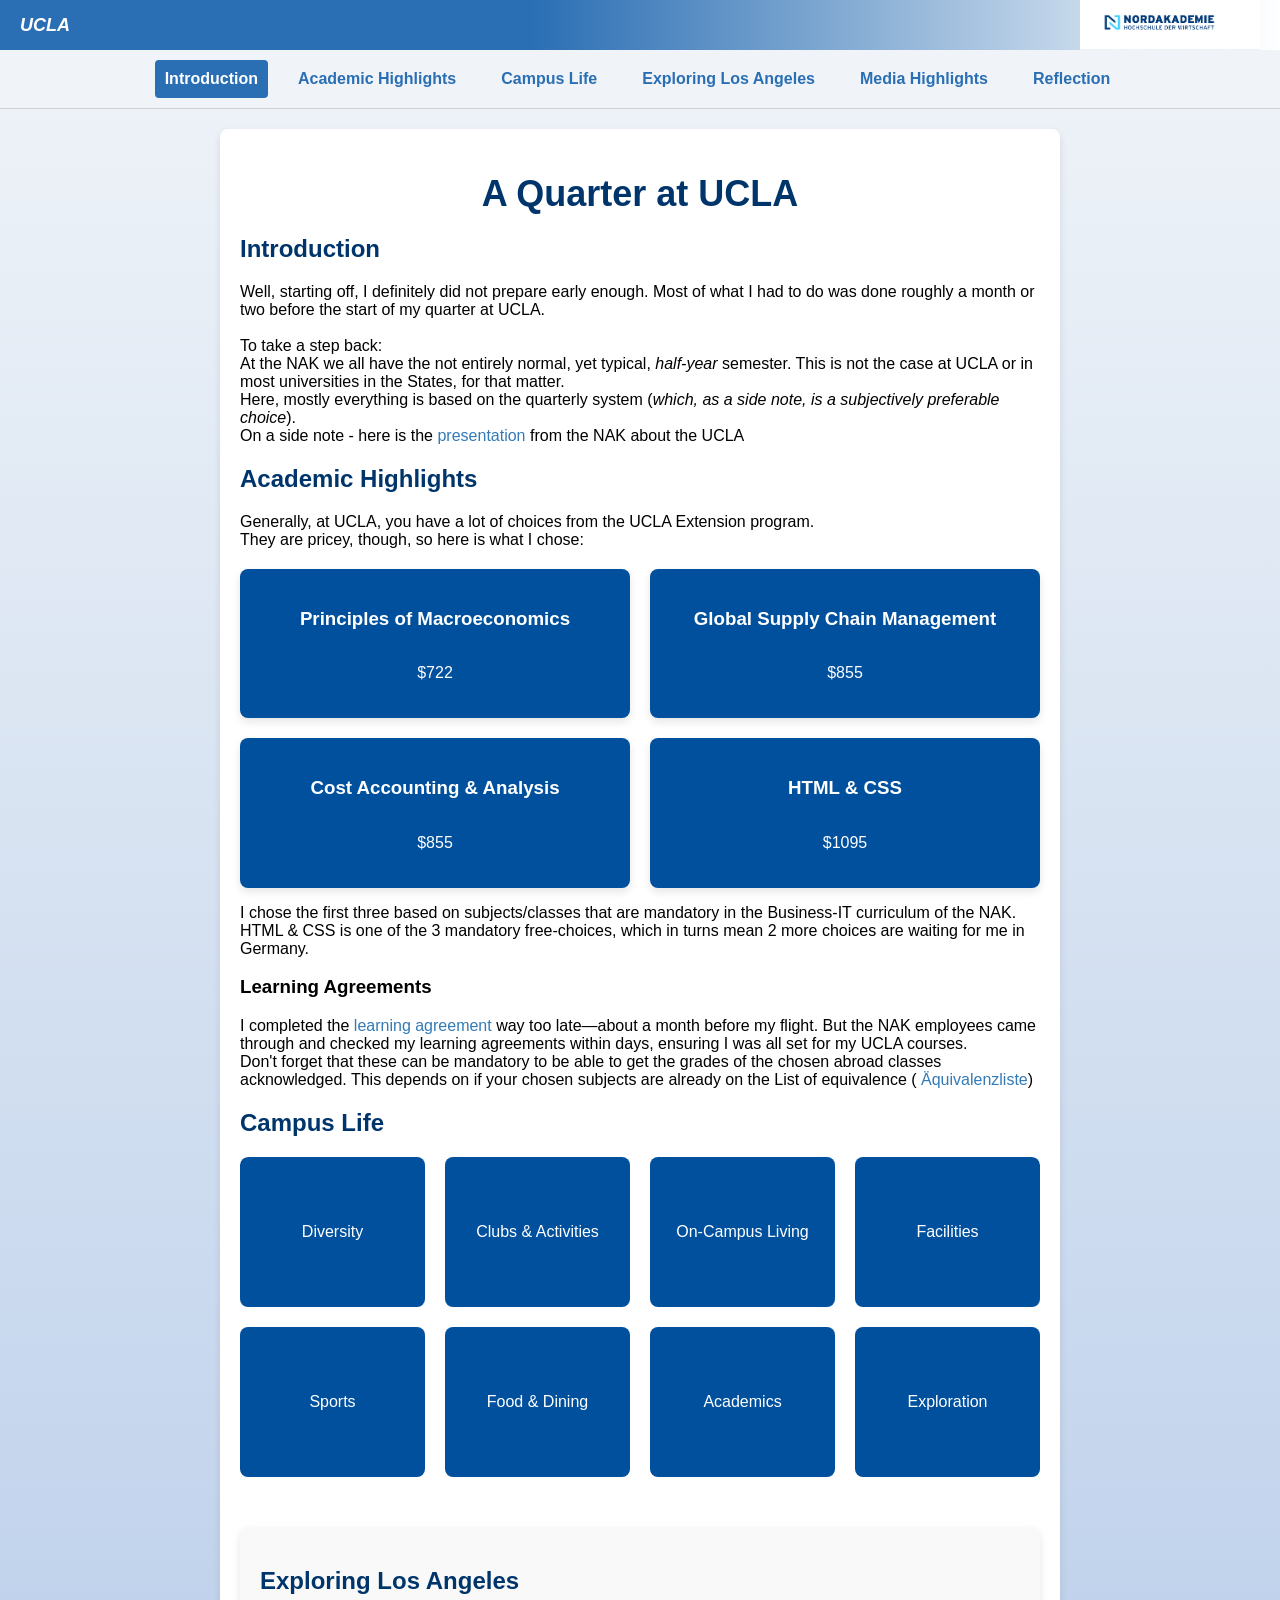
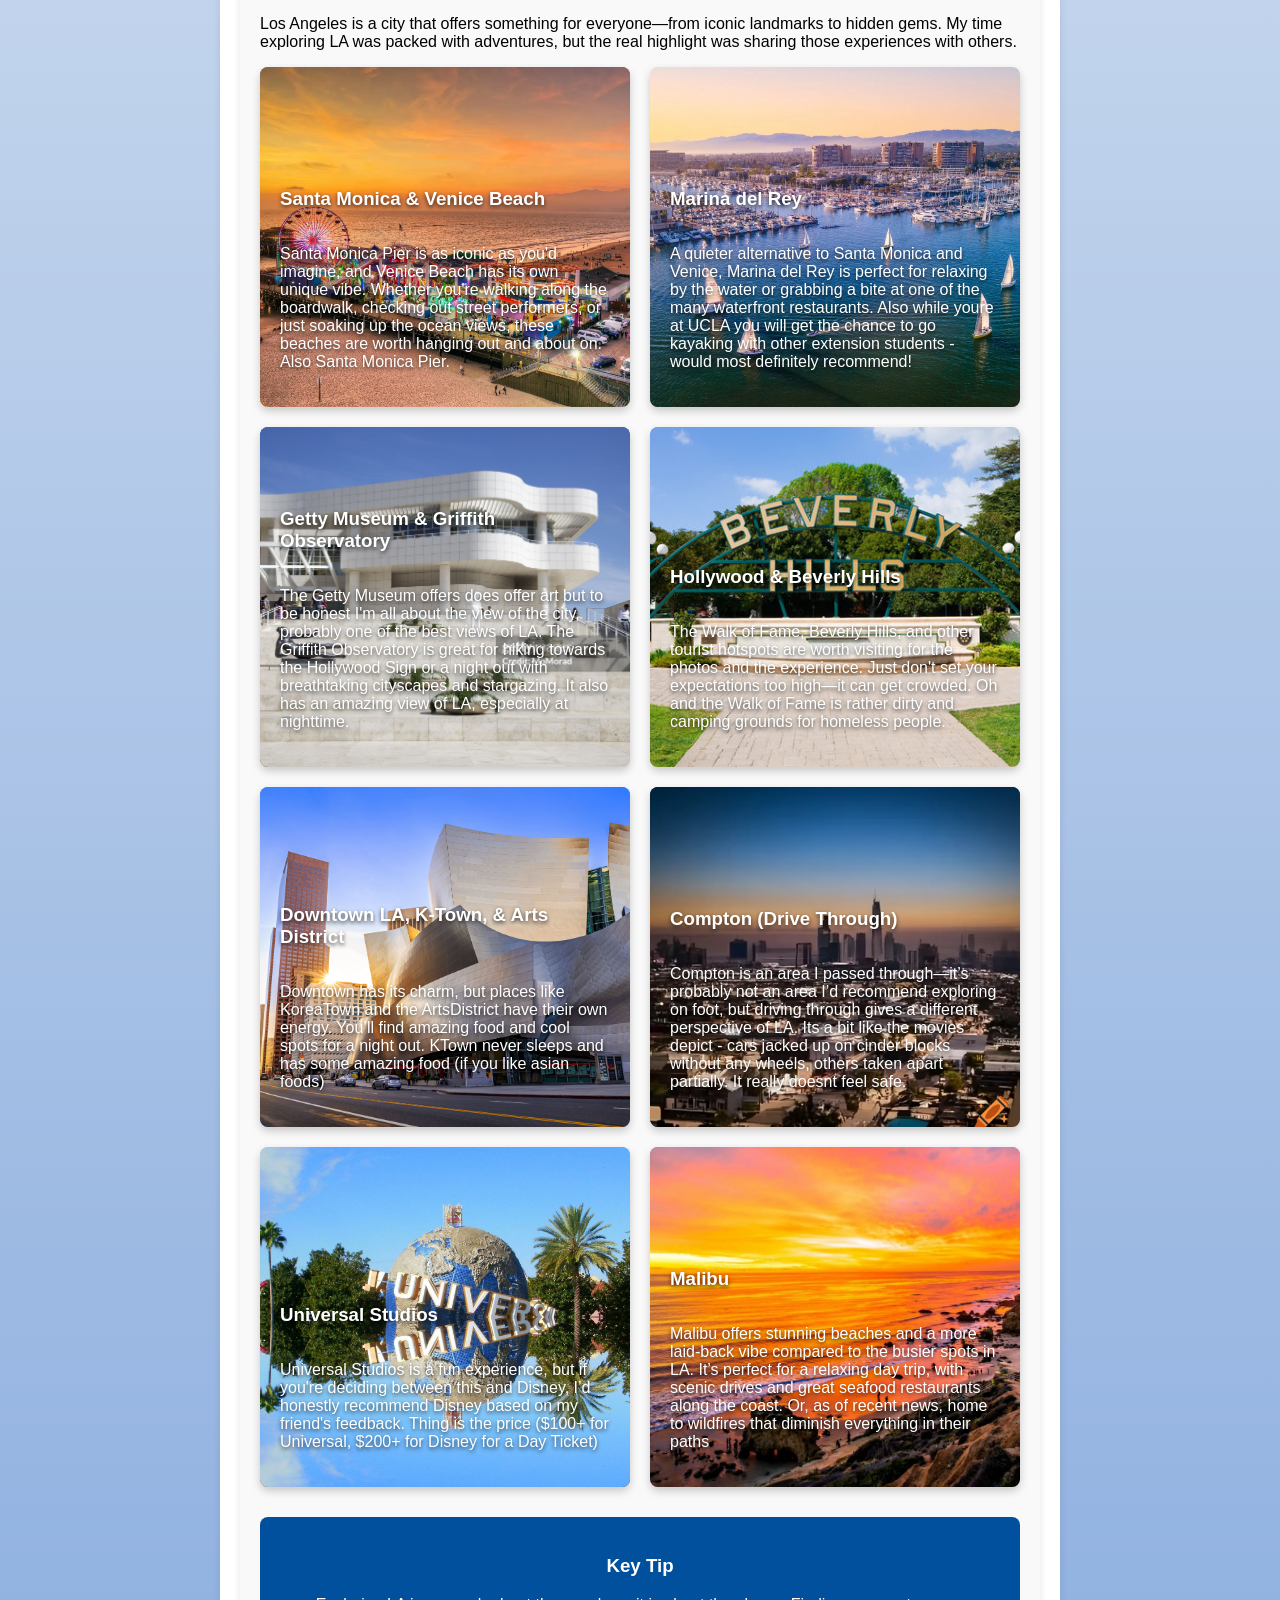
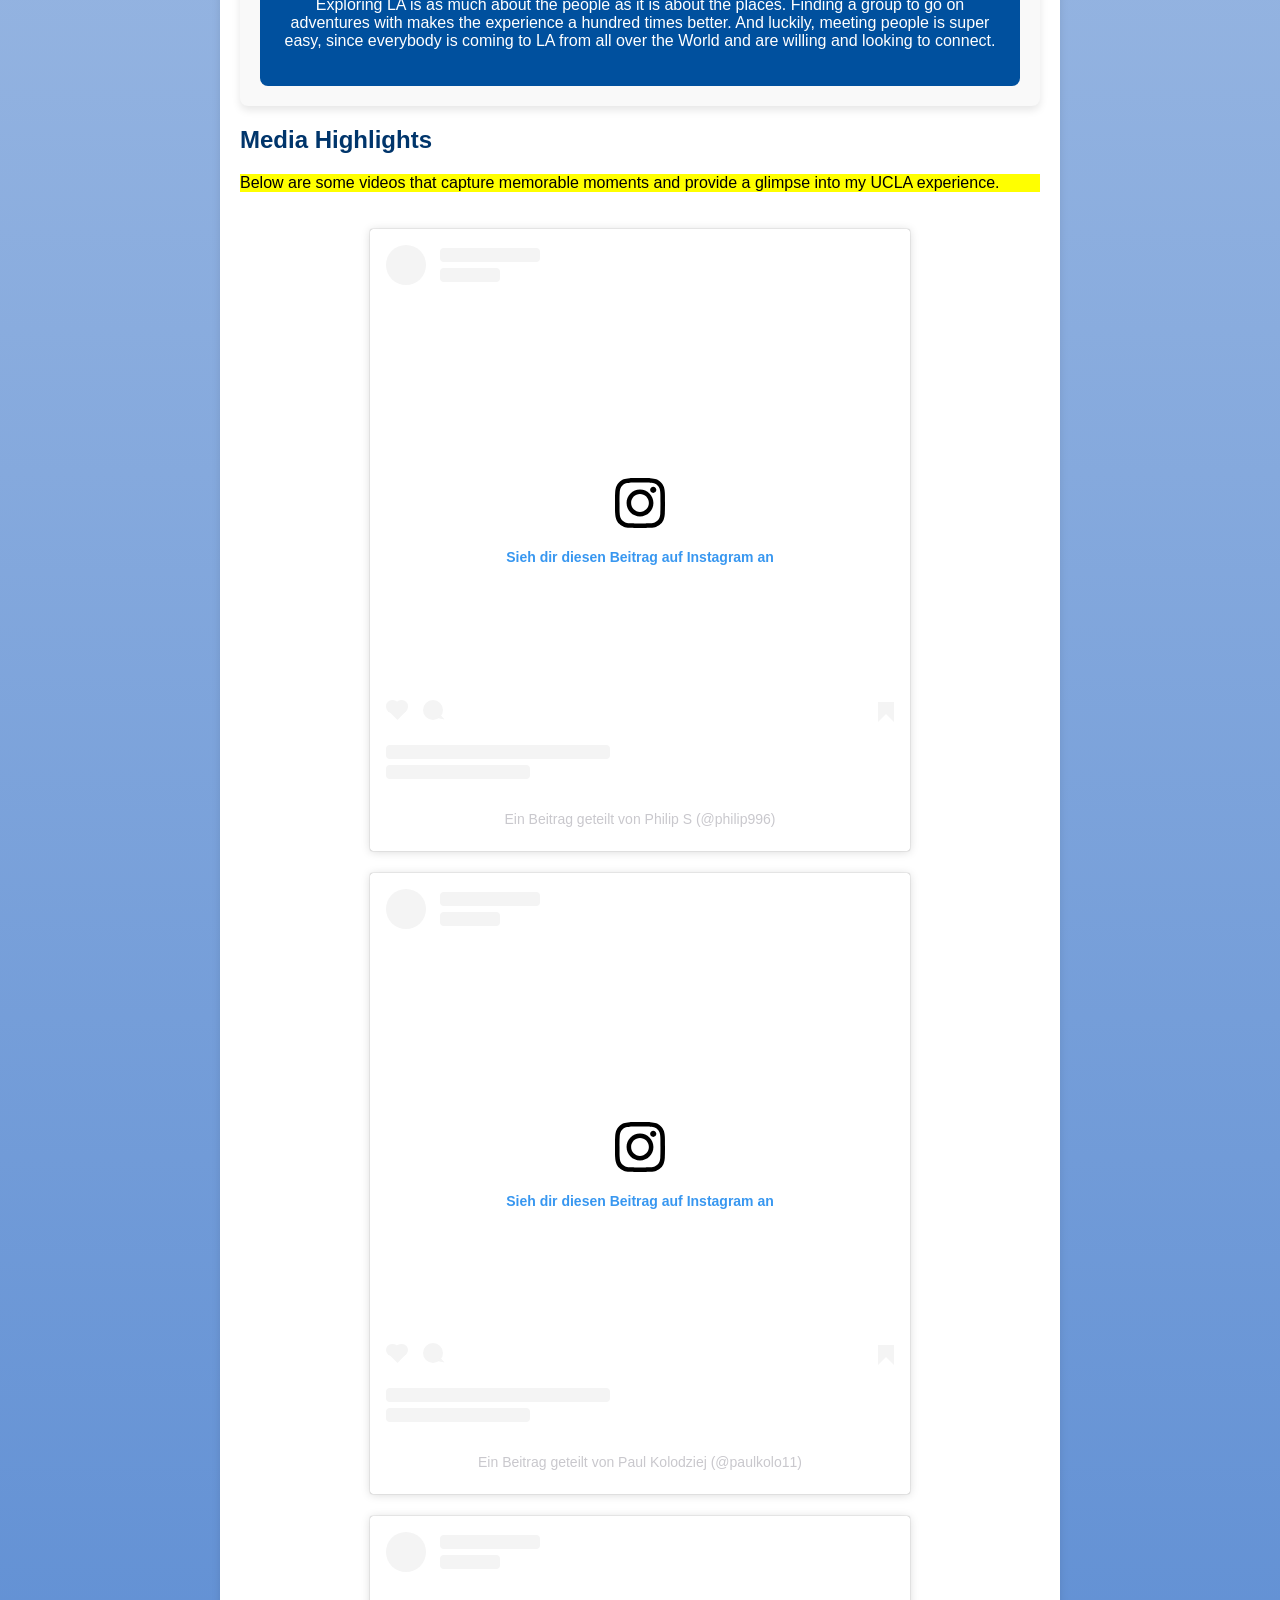
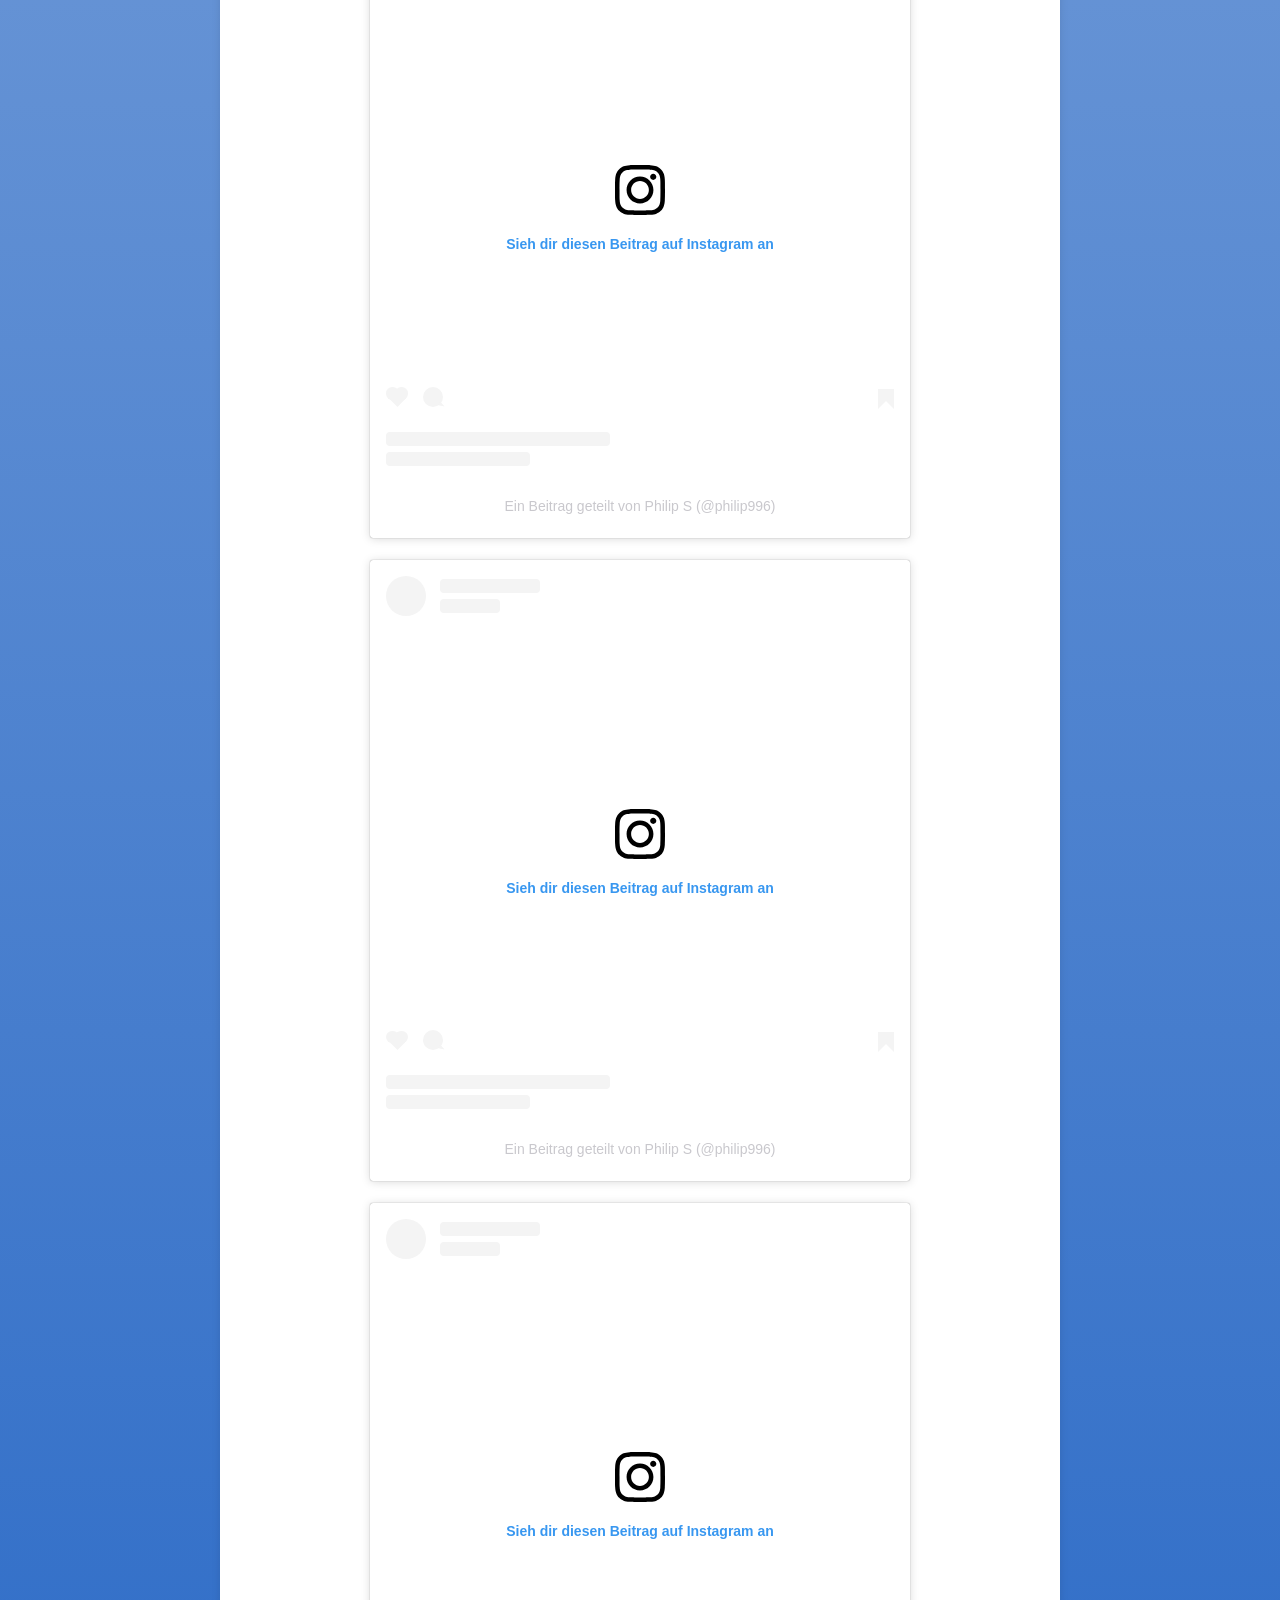
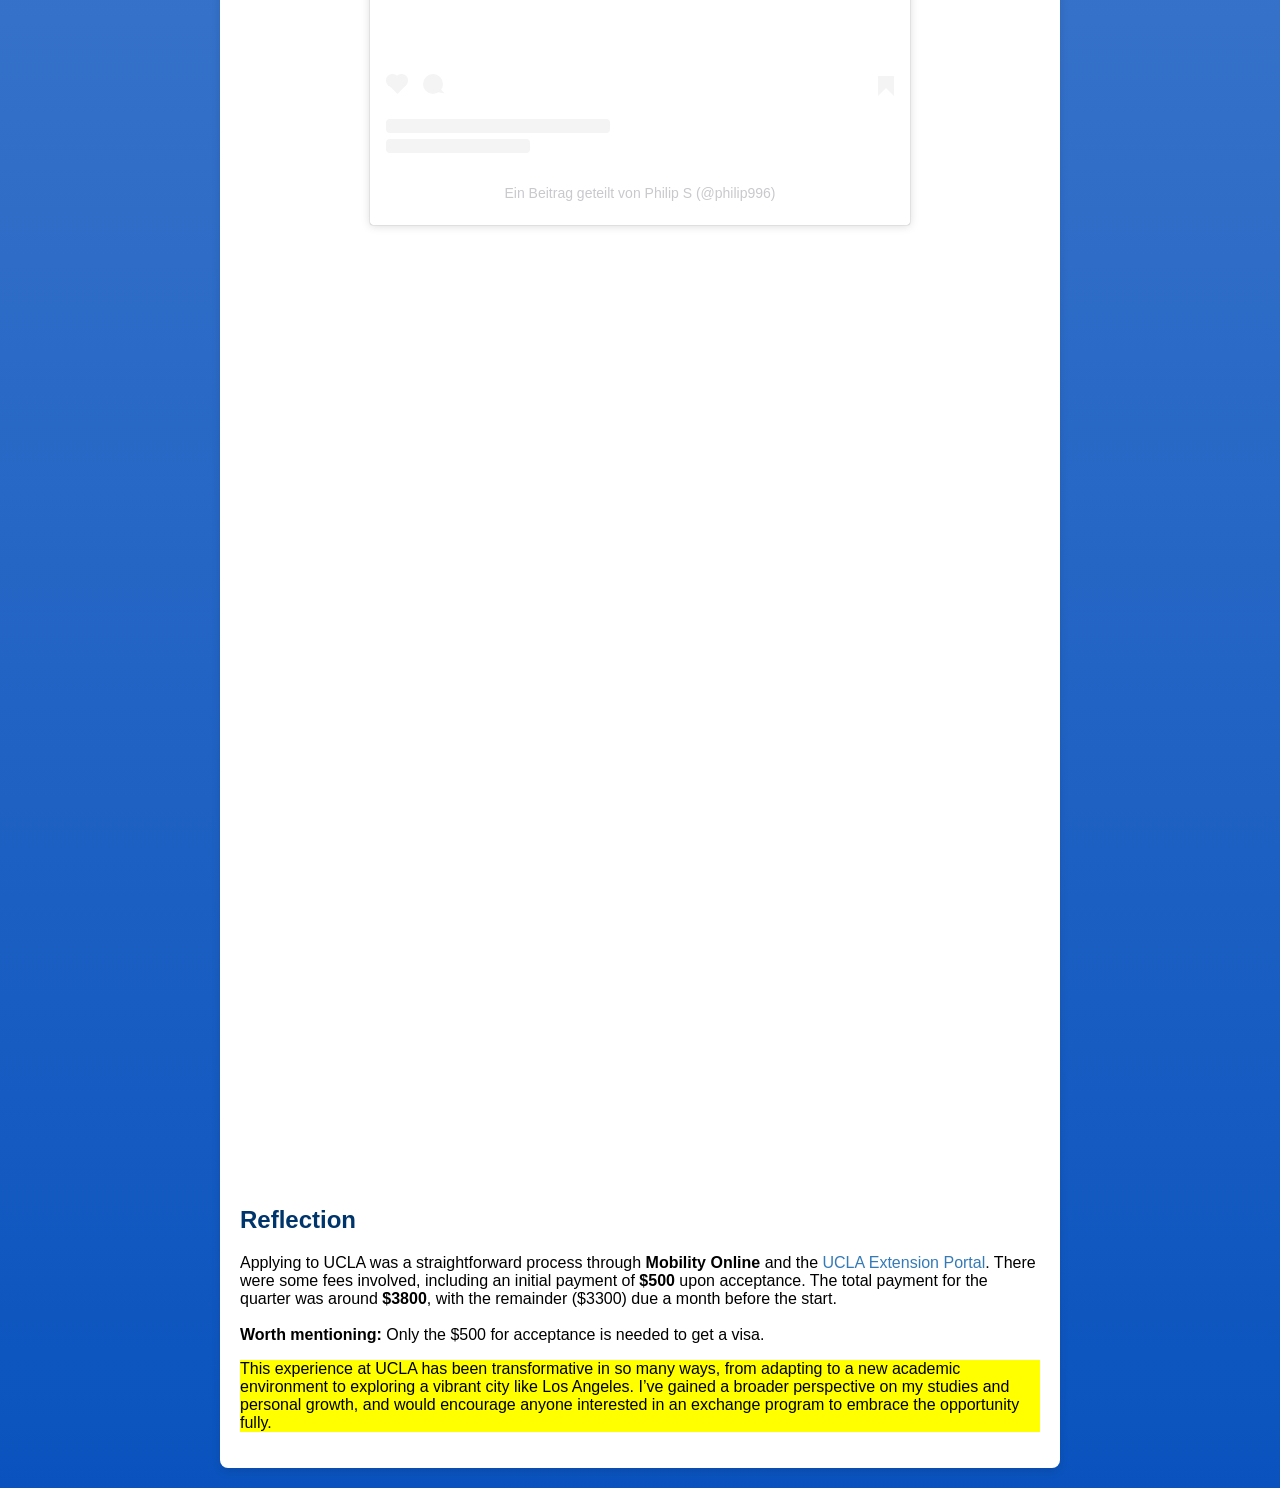
==== commit 12ec7ca6: "Added some links to the NAK" ====
--- a/index.html
+++ b/index.html
@@ -4,7 +4,7 @@
     <meta charset="UTF-8">
     <meta name="viewport" content="width=device-width, initial-scale=1.0">
     <title>A Quarter at UCLA</title>
-
+    <base href="https://nivolos.github.io/nak_ucla/">
     <link rel="icon" href="images/icon512.PNG" size="512x512" type="image/png">
     <link rel="stylesheet" href="css/myDesign.css">
 </head>
@@ -47,7 +47,8 @@
             Most of what I had to do was done roughly a month or two before the start of my quarter at UCLA.<br><br>
             To take a step back:<br>
             At the NAK we all have the not entirely normal, yet typical, <em>half-year</em> semester. This is not the case at UCLA or in most universities in the States, for that matter.<br>
-            Here, mostly everything is based on the quarterly system (<em>which, as a side note, is a subjectively preferable choice</em>).
+            Here, mostly everything is based on the quarterly system (<em>which, as a side note, is a subjectively preferable choice</em>).<br>
+            On a side note - here is the <a href="https://cis.nordakademie.de/index.php?eID=dumpFile&t=f&f=9823&token=9d0bb8990ae05085e2ca0add2a2f2e71384de1c6">presentation</a> from the NAK about the UCLA
         </p>
     </section>
 
@@ -83,8 +84,8 @@
         </p>
         <h3>Learning Agreements</h3>
         <p>
-            I completed the learning agreement way too late—about a month before my flight. But the NAK employees came through and checked my learning agreements within days, ensuring I was all set for my UCLA courses.<br>
-            Don't forget that these are mandatory to be able to get the grades of the chosen abroad classes acknowledged.
+            I completed the <a href="https://cis.nordakademie.de/index.php?eID=dumpFile&t=f&f=958&token=678c50b5929266bd0d9884cf679fd5cac0253973">learning agreement</a> way too late—about a month before my flight. But the NAK employees came through and checked my learning agreements within days, ensuring I was all set for my UCLA courses.<br>
+            Don't forget that these can be mandatory to be able to get the grades of the chosen abroad classes acknowledged. This depends on if your chosen subjects are already on the List of equivalence (<a href="https://cis.nordakademie.de/index.php?eID=dumpFile&t=f&f=9997&token=1b59e9d3de844999b3ea27d644750d6cb73872e7"> Äquivalenzliste</a>)
         </p>
     </section>
 
--- a/css/myDesign.css
+++ b/css/myDesign.css
@@ -215,7 +215,7 @@
 
 .background-container {
     position: absolute;
-    top: 50%;
+    top: 47.5%;
     left: 50%;
     width: 100%;
     height: 96.5%;
@@ -256,6 +256,11 @@
 }
 
 
+/* ==============================================================================
+                              EXPLORING LA
+============================================================================== */
+
+/* code from before
 /* ==============================================================================
                               EXPLORING LA
 ============================================================================== */
@@ -324,35 +329,35 @@
 }
 
 .destination:nth-child(1) {
-    background-image: url('images/santa-monica.jpg');
+    background-image: url('https://nivolos.github.io/nak_ucla/images/santa-monica.jpg');
 }
 
 .destination:nth-child(2) {
-    background-image: url('images/marina-del-rey.jpg');
+    background-image: url('https://nivolos.github.io/nak_ucla/images/marina-del-rey.jpg');
 }
 
 .destination:nth-child(3) {
-    background-image: url('images/getty-museum.jpg');
+    background-image: url('https://nivolos.github.io/nak_ucla/images/getty-museum.jpg');
 }
 
 .destination:nth-child(4) {
-    background-image: url('images/beverly-hills.jpg');
+    background-image: url('https://nivolos.github.io/nak_ucla/images/beverly-hills.jpg');
 }
 
 .destination:nth-child(5) {
-    background-image: url('images/downtown-la.jpg');
+    background-image: url('https://nivolos.github.io/nak_ucla/images/downtown-la.jpg');
 }
 
 .destination:nth-child(6) {
-    background-image: url('images/compton.jpeg');
+    background-image: url('https://nivolos.github.io/nak_ucla/images/compton.jpeg');
 }
 
 .destination:nth-child(7) {
-    background-image: url('images/universal-studios2.jpg');
+    background-image: url('https://nivolos.github.io/nak_ucla/images/universal-studios2.jpg');
 }
 
 .destination:nth-child(8) {
-    background-image: url('images/malibu.jpeg');
+    background-image: url('https://nivolos.github.io/nak_ucla/images/malibu.jpeg');
 }
 
 .exploring-advice {
@@ -364,6 +369,10 @@
     grid-column: span 2;
     margin-top: 30px;
 }
+
+
+
+
 
 /* ==============================================================================
                               MEDIA AND VIDEOS
@@ -419,7 +428,28 @@
 
     .course-tiles-container {
         grid-template-columns: 1fr;
-    }
+    } 
+
+    .tiles-grid {
+        grid-template-columns: repeat(2, 1fr); /* Two columns on mobile */
+        gap: 15px; /* Adjust spacing between tiles if needed */
+    }
+
+    @media (max-width: 480px) {
+        .tiles-grid {
+            grid-template-columns: 1fr; /* Stack tiles vertically on smaller devices */
+        }
+    }
+
+    .tile {
+        height: auto; /* Let height adjust naturally based on content */
+    }
+
+    .background-container {
+        display: none; /* Optionally disable hover effects on mobile */
+    }
+
+
 
     .menu-toggle {
         display: block;
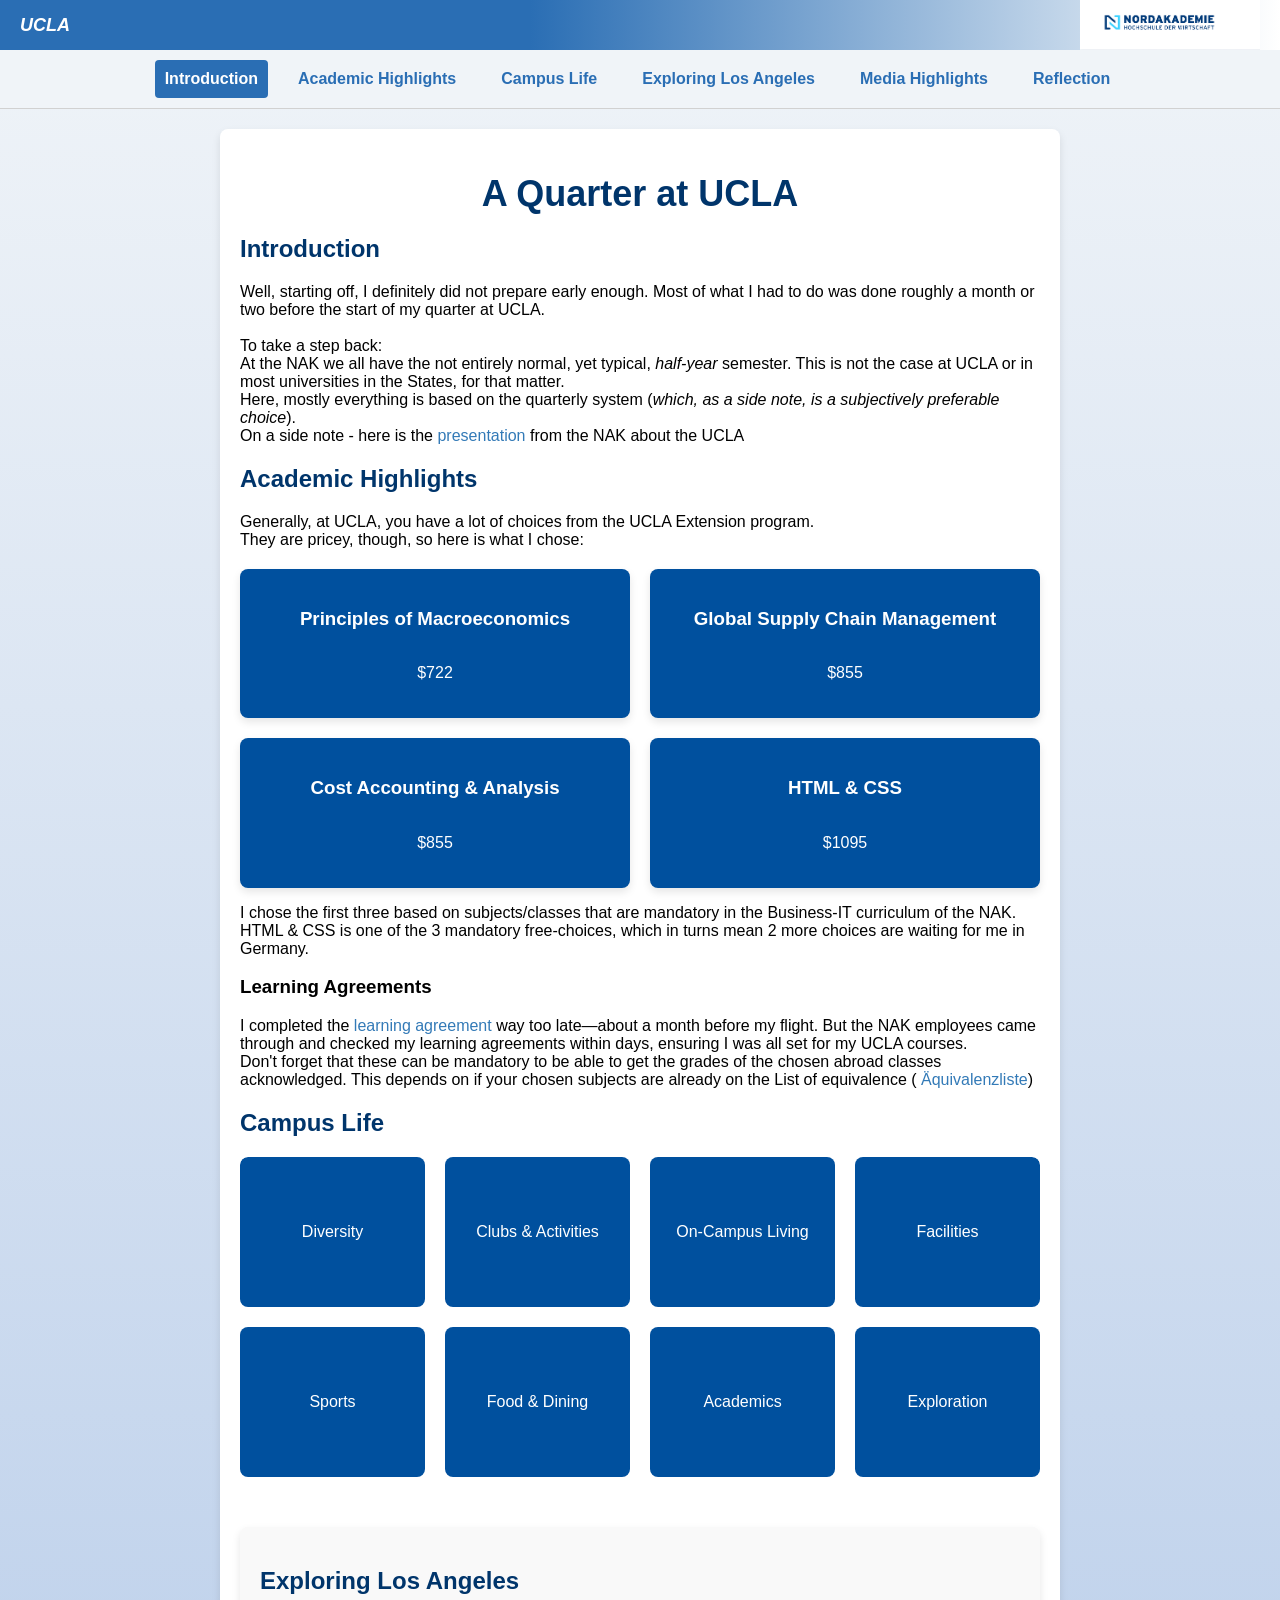
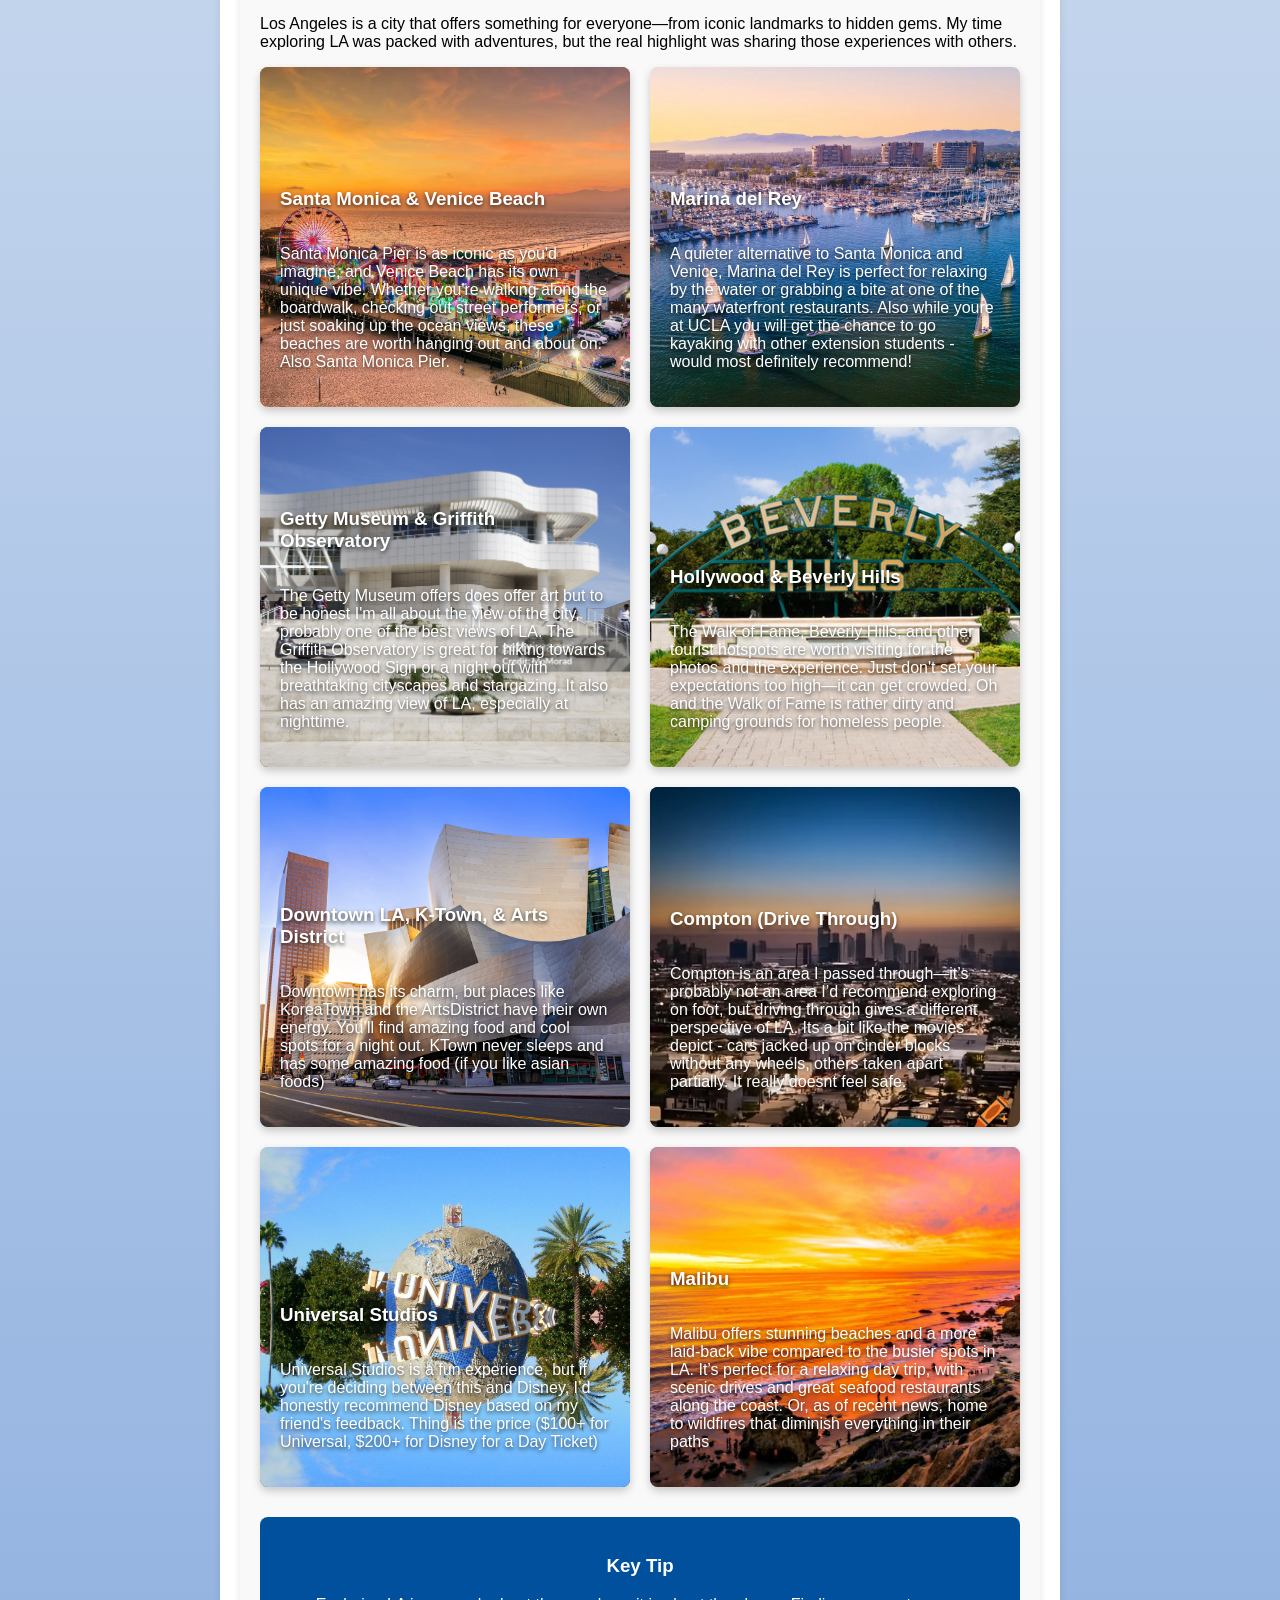
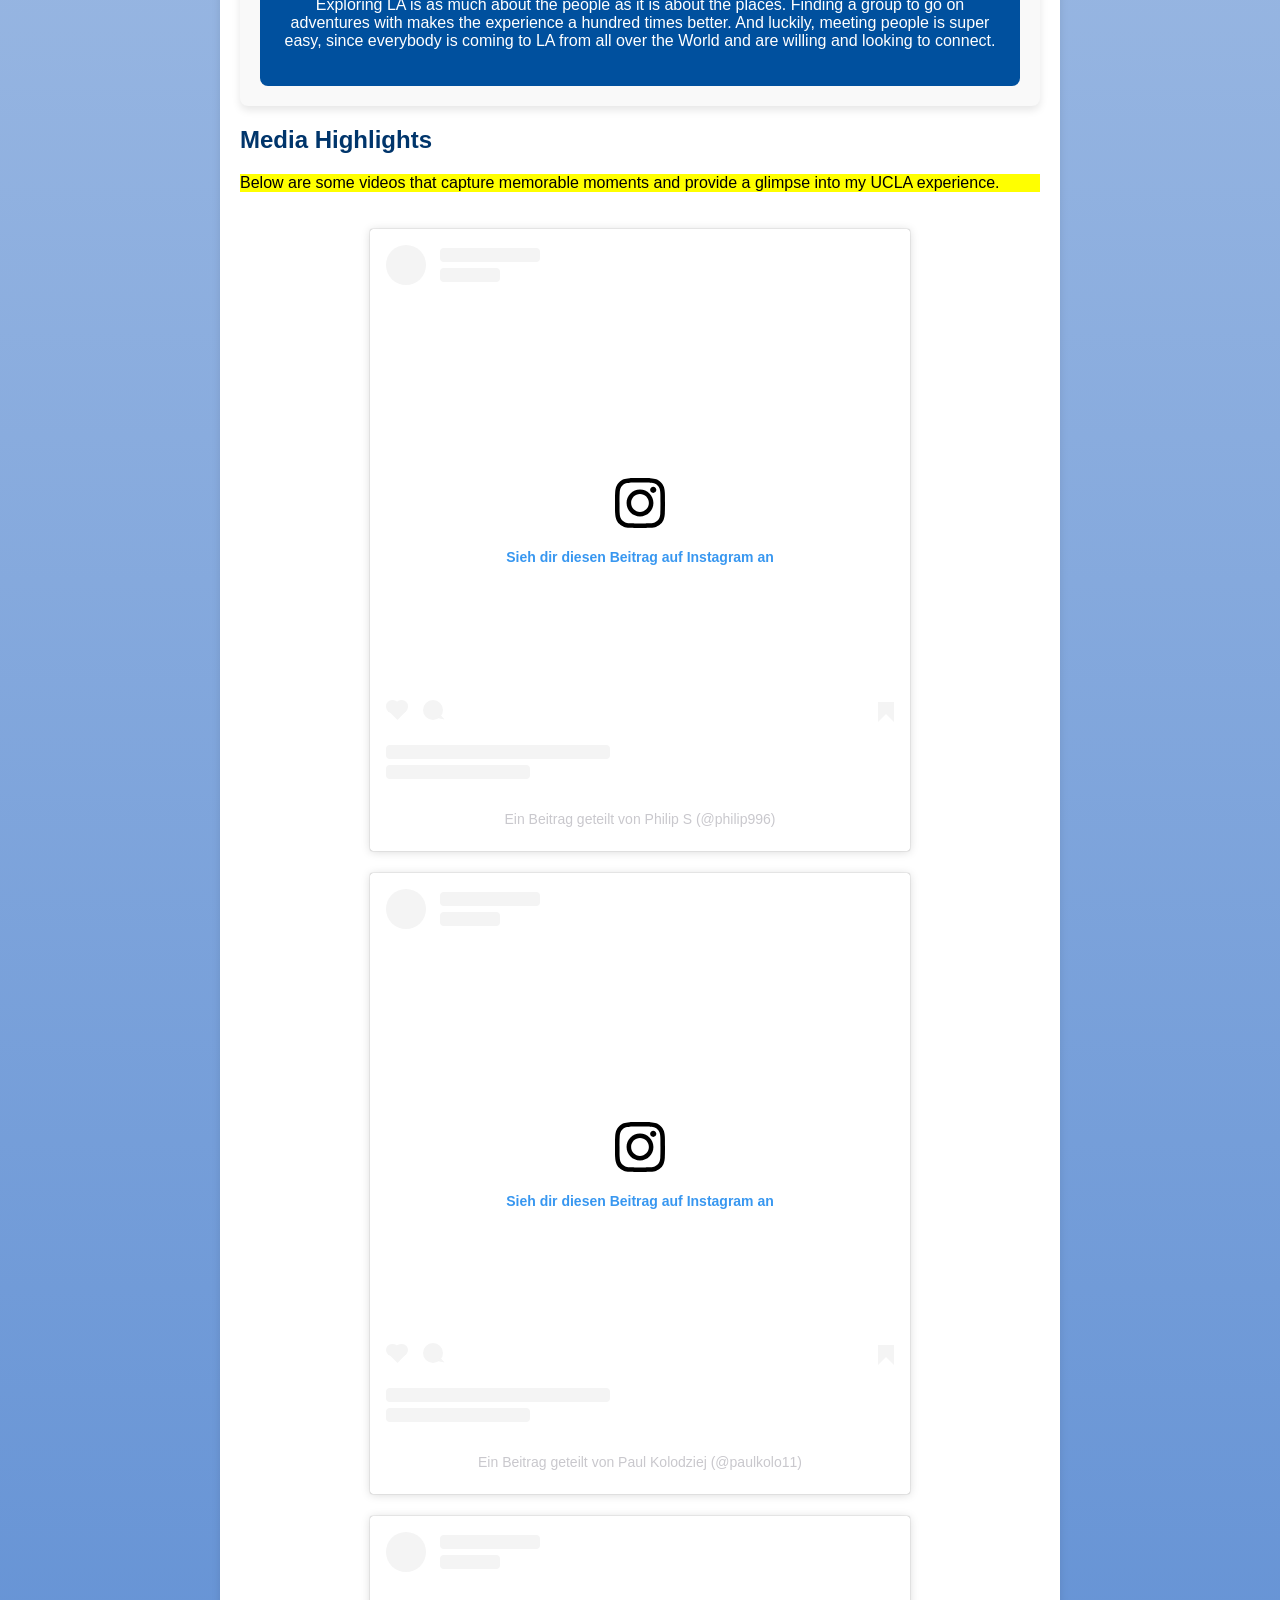
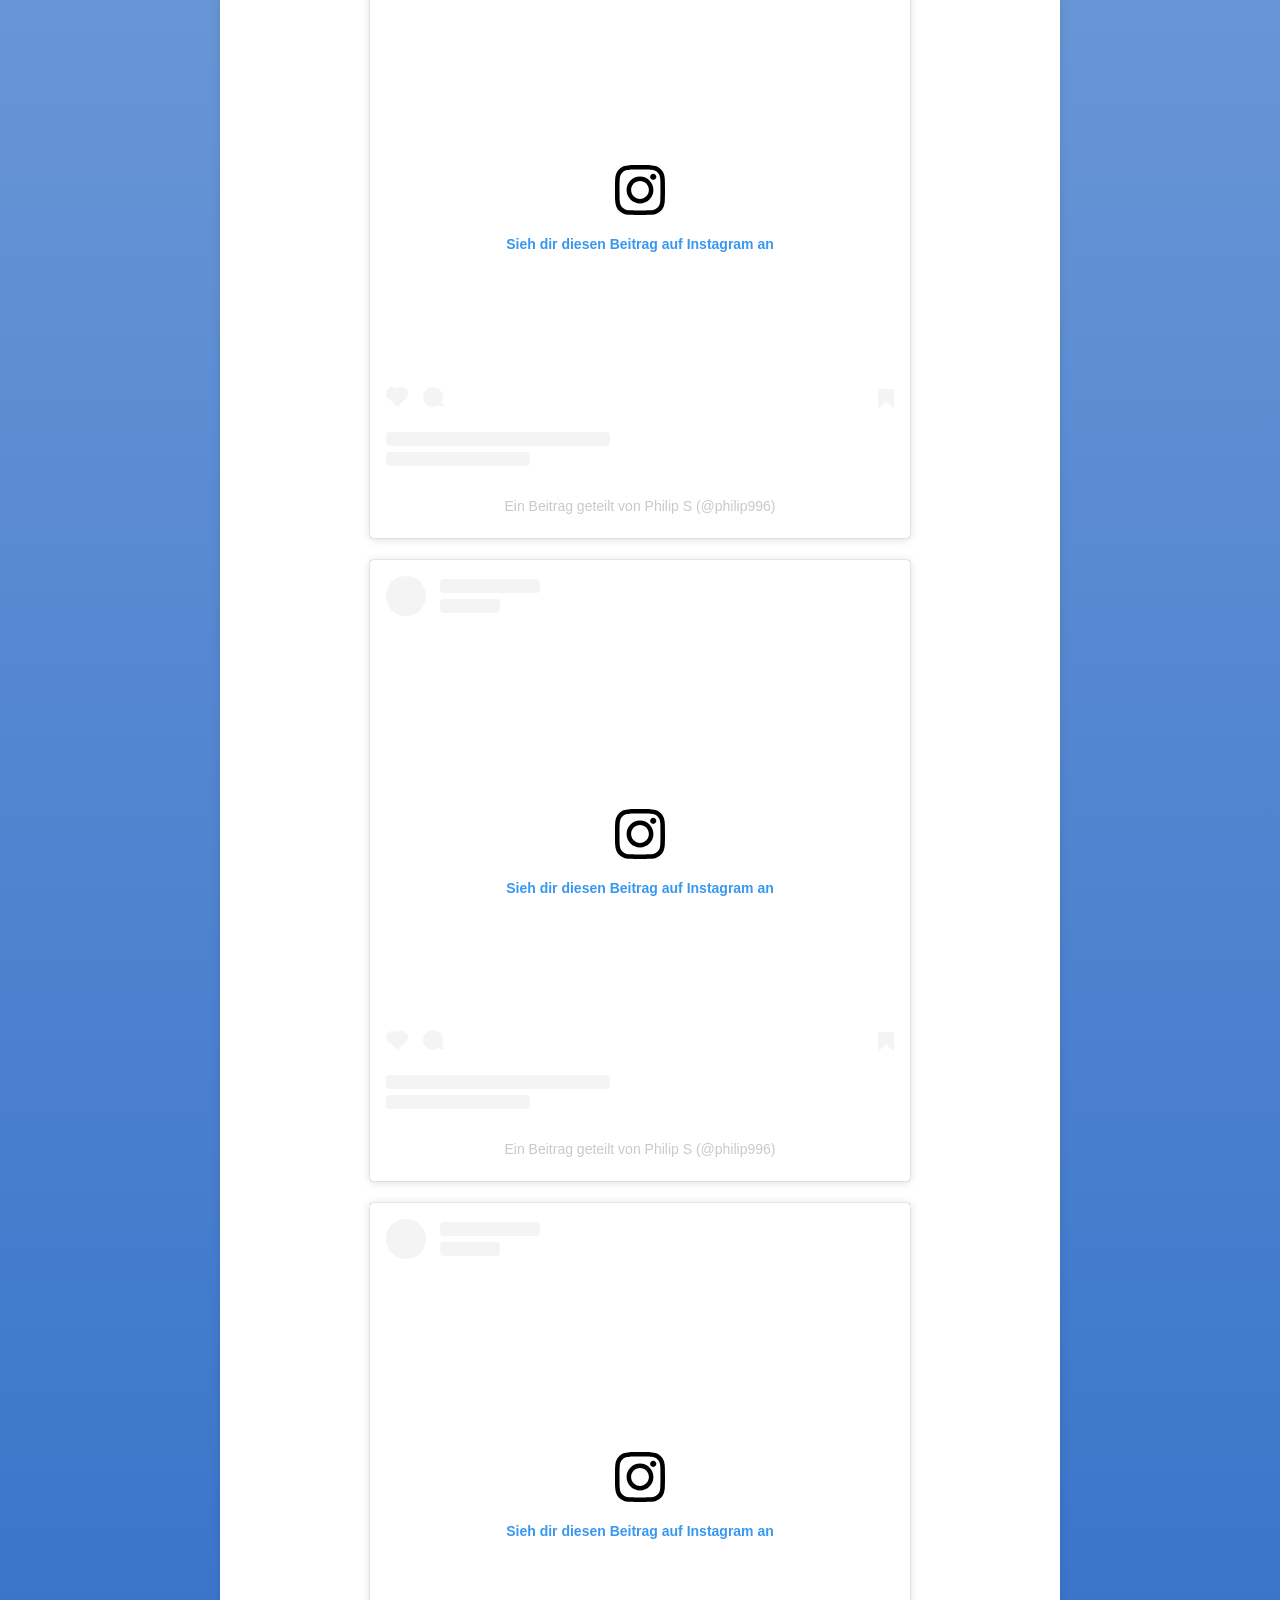
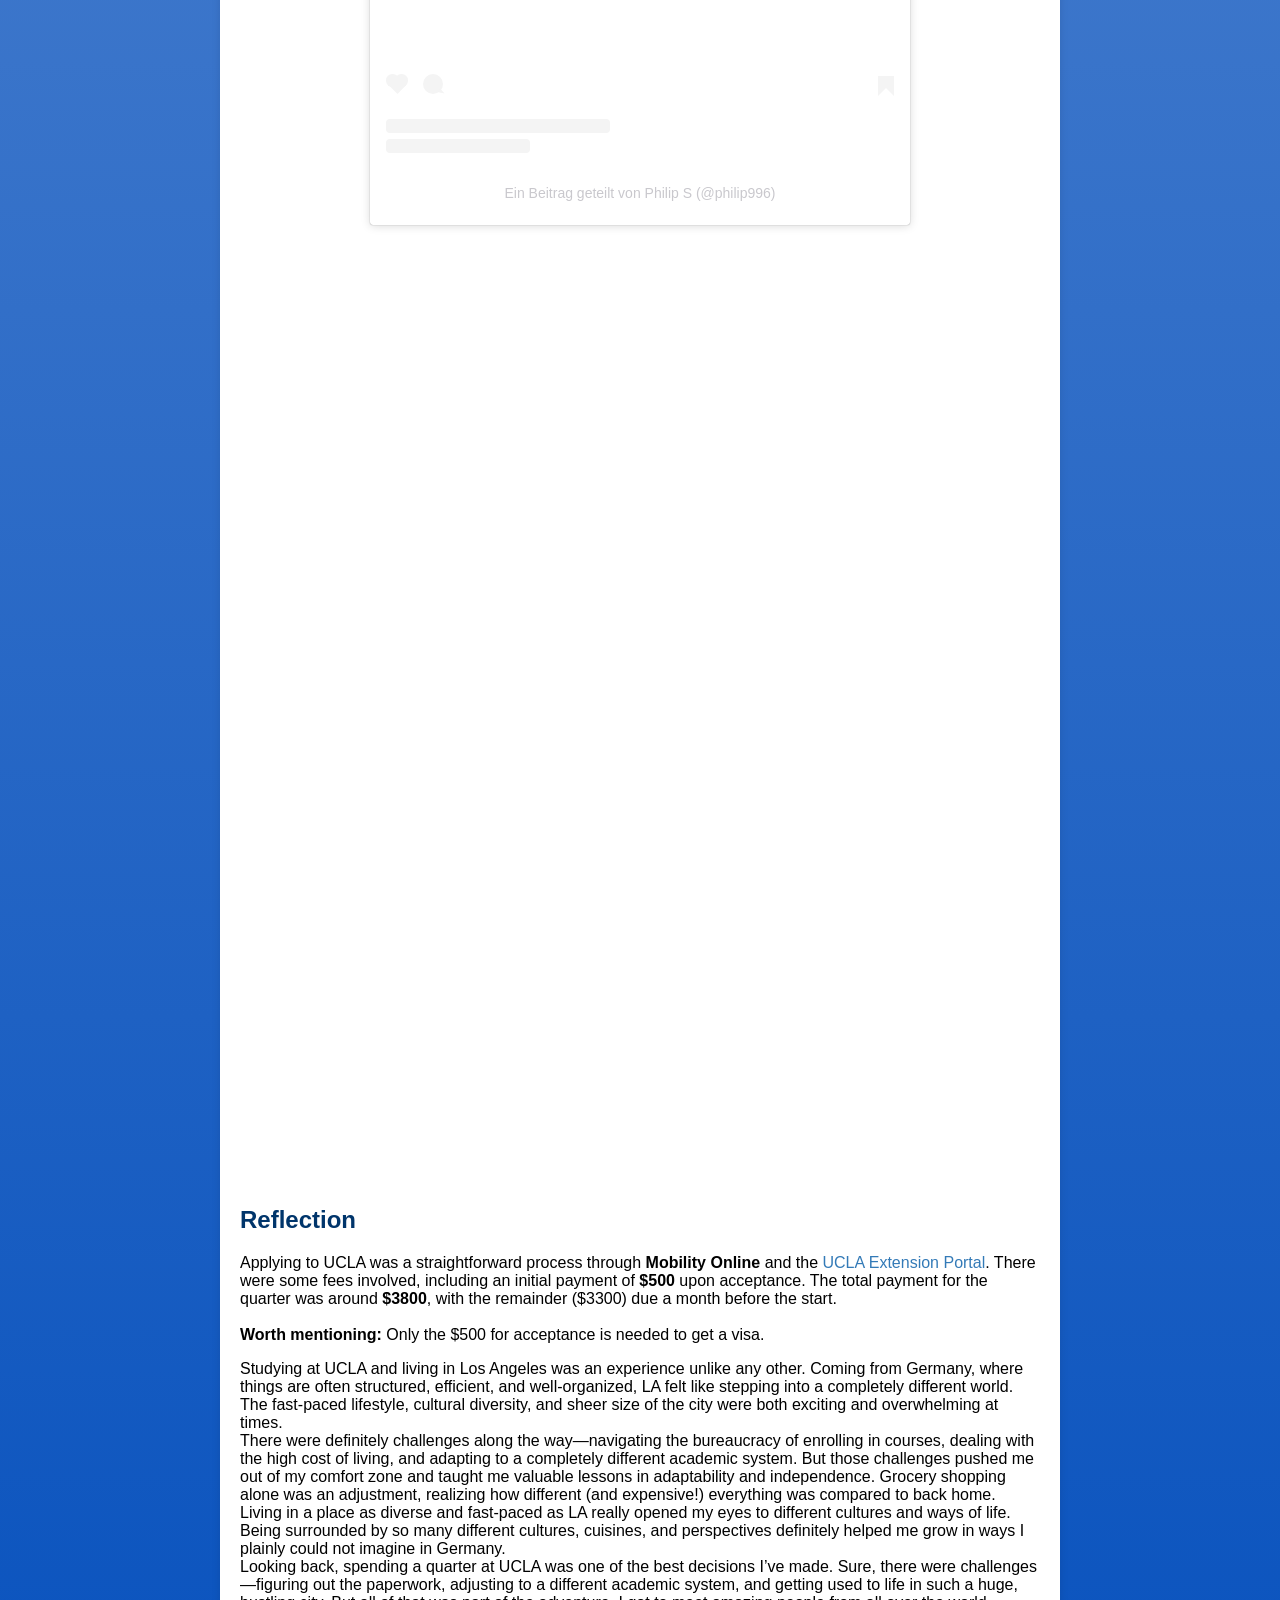
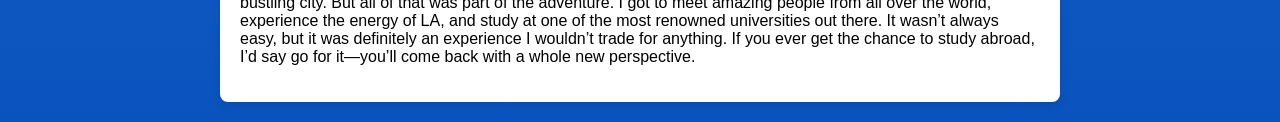
==== commit 7655a488: "updated reflection section" ====
--- a/index.html
+++ b/index.html
@@ -222,8 +222,11 @@
             Applying to UCLA was a straightforward process through <strong>Mobility Online</strong> and the <a href="https://portal.uclaextension.edu/portal/logon.do?method=load">UCLA Extension Portal</a>. There were some fees involved, including an initial payment of <strong>$500</strong> upon acceptance. The total payment for the quarter was around <strong>$3800</strong>, with the remainder ($3300) due a month before the start.<br><br>
             <strong>Worth mentioning:</strong> Only the $500 for acceptance is needed to get a visa.
         </p>
-        <p style="background-color: yellow;">
-            This experience at UCLA has been transformative in so many ways, from adapting to a new academic environment to exploring a vibrant city like Los Angeles. I’ve gained a broader perspective on my studies and personal growth, and would encourage anyone interested in an exchange program to embrace the opportunity fully.
+        <p>
+           Studying at UCLA and living in Los Angeles was an experience unlike any other. Coming from Germany, where things are often structured, efficient, and well-organized, LA felt like stepping into a completely different world. The fast-paced lifestyle, cultural diversity, and sheer size of the city were both exciting and overwhelming at times. <br>
+            There were definitely challenges along the way—navigating the bureaucracy of enrolling in courses, dealing with the high cost of living, and adapting to a completely different academic system. But those challenges pushed me out of my comfort zone and taught me valuable lessons in adaptability and independence. Grocery shopping alone was an adjustment, realizing how different (and expensive!) everything was compared to back home. <br>
+            Living in a place as diverse and fast-paced as LA really opened my eyes to different cultures and ways of life. Being surrounded by so many different cultures, cuisines, and perspectives definitely helped me grow in ways I plainly could not imagine in Germany.<br>
+            Looking back, spending a quarter at UCLA was one of the best decisions I’ve made. Sure, there were challenges—figuring out the paperwork, adjusting to a different academic system, and getting used to life in such a huge, bustling city. But all of that was part of the adventure. I got to meet amazing people from all over the world, experience the energy of LA, and study at one of the most renowned universities out there. It wasn’t always easy, but it was definitely an experience I wouldn’t trade for anything. If you ever get the chance to study abroad, I’d say go for it—you’ll come back with a whole new perspective.
         </p>
     </section>
 </div>
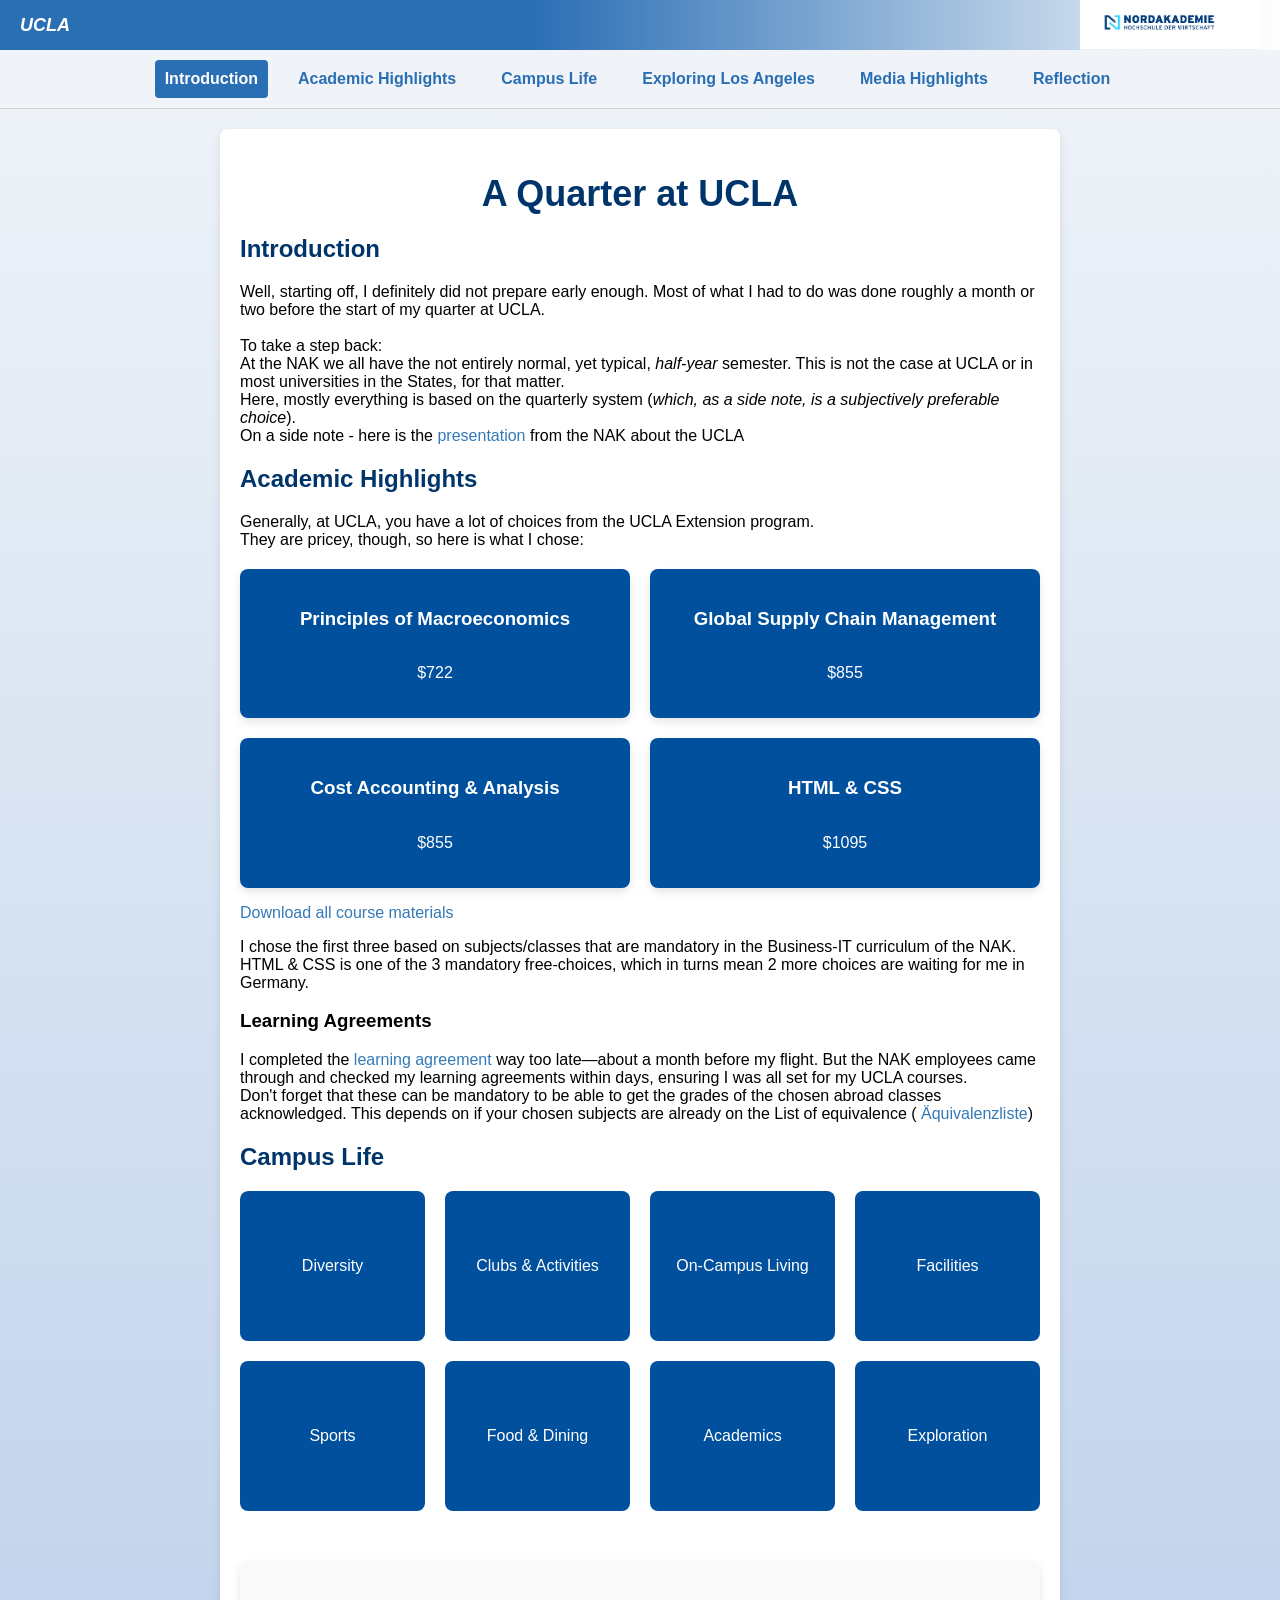
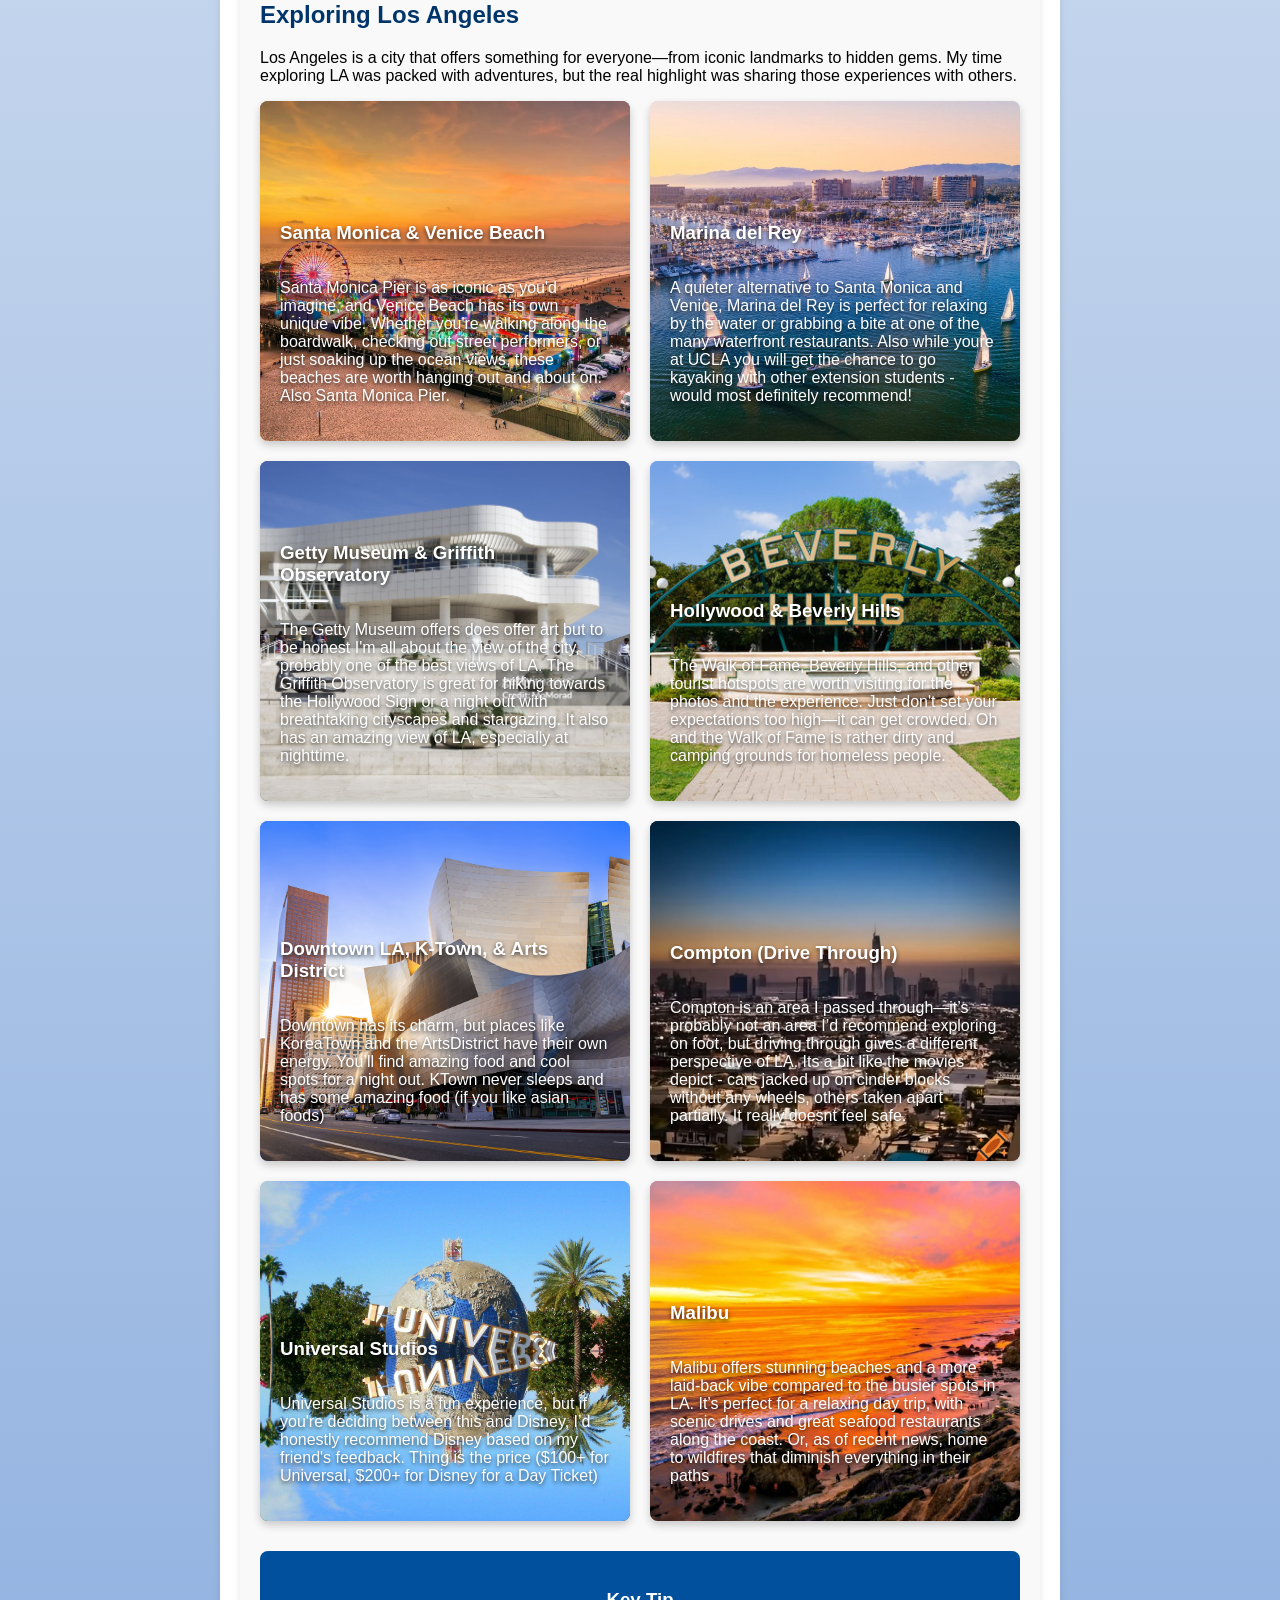
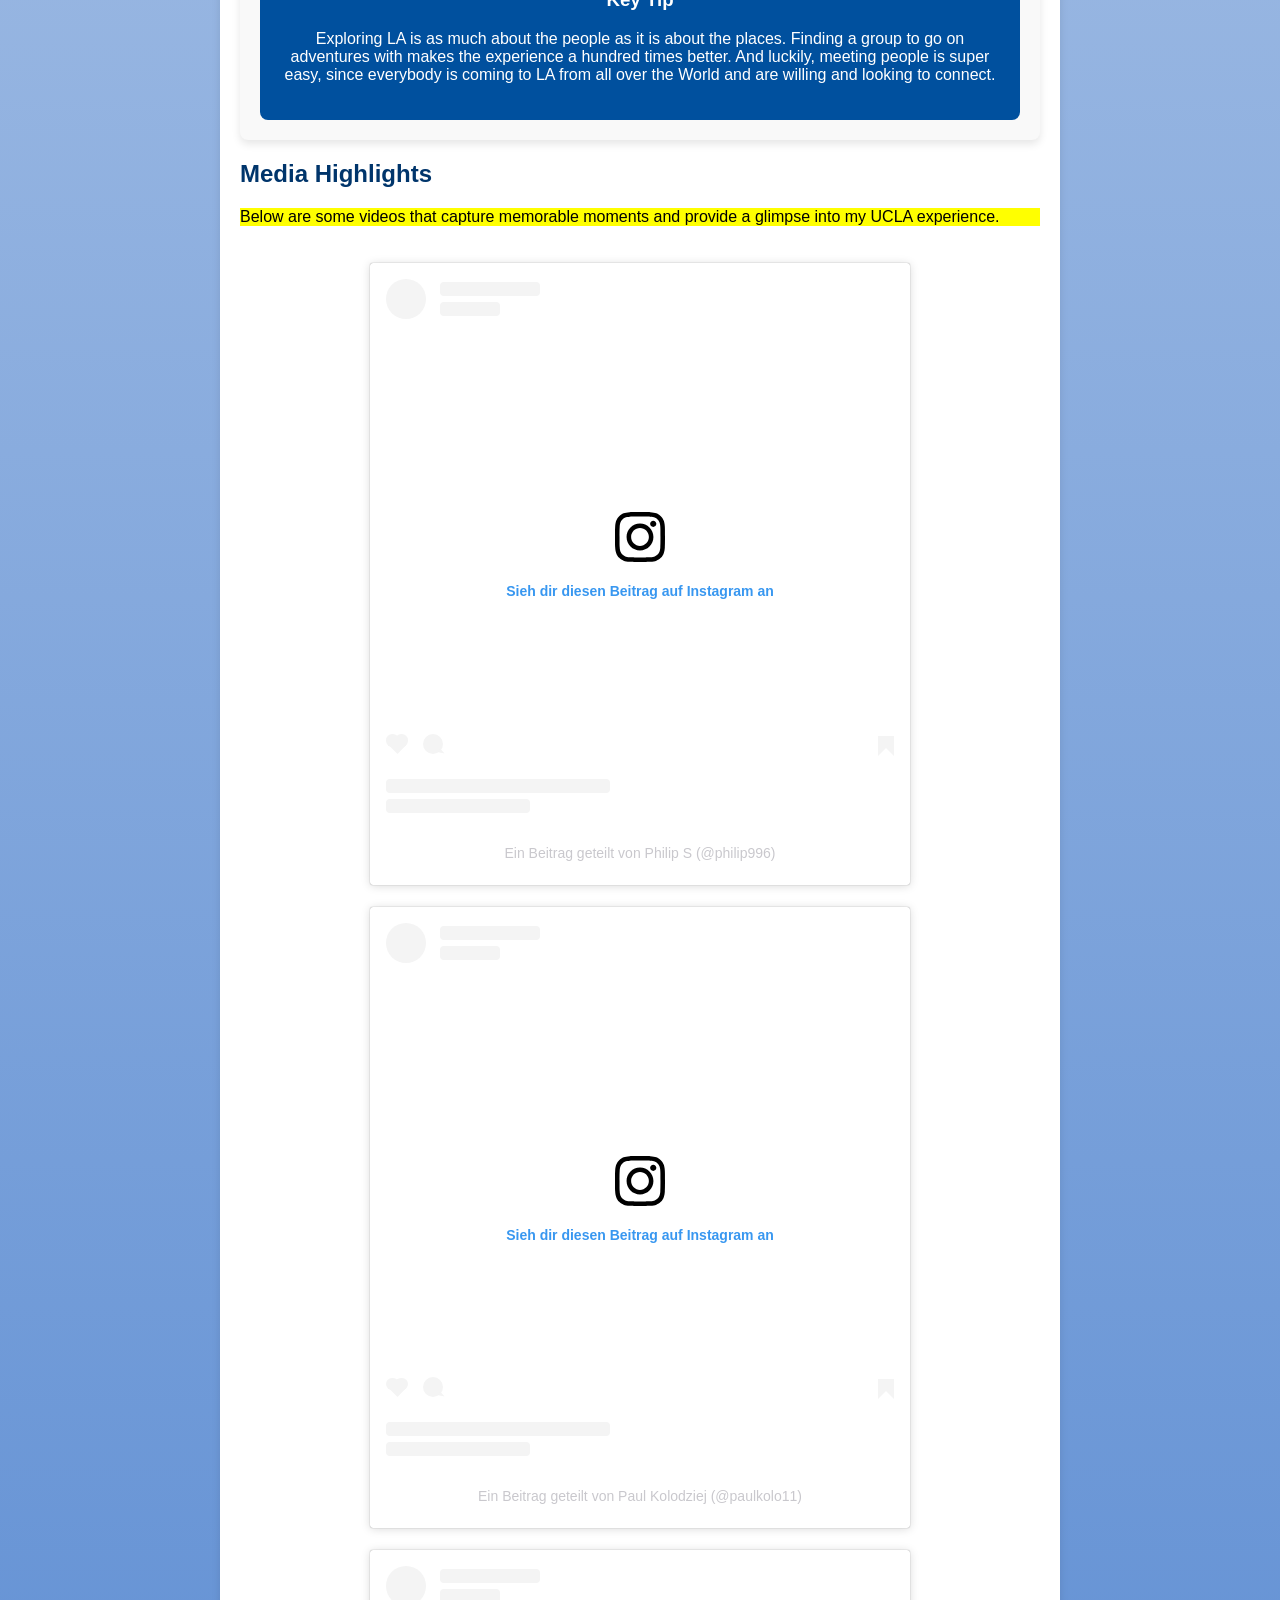
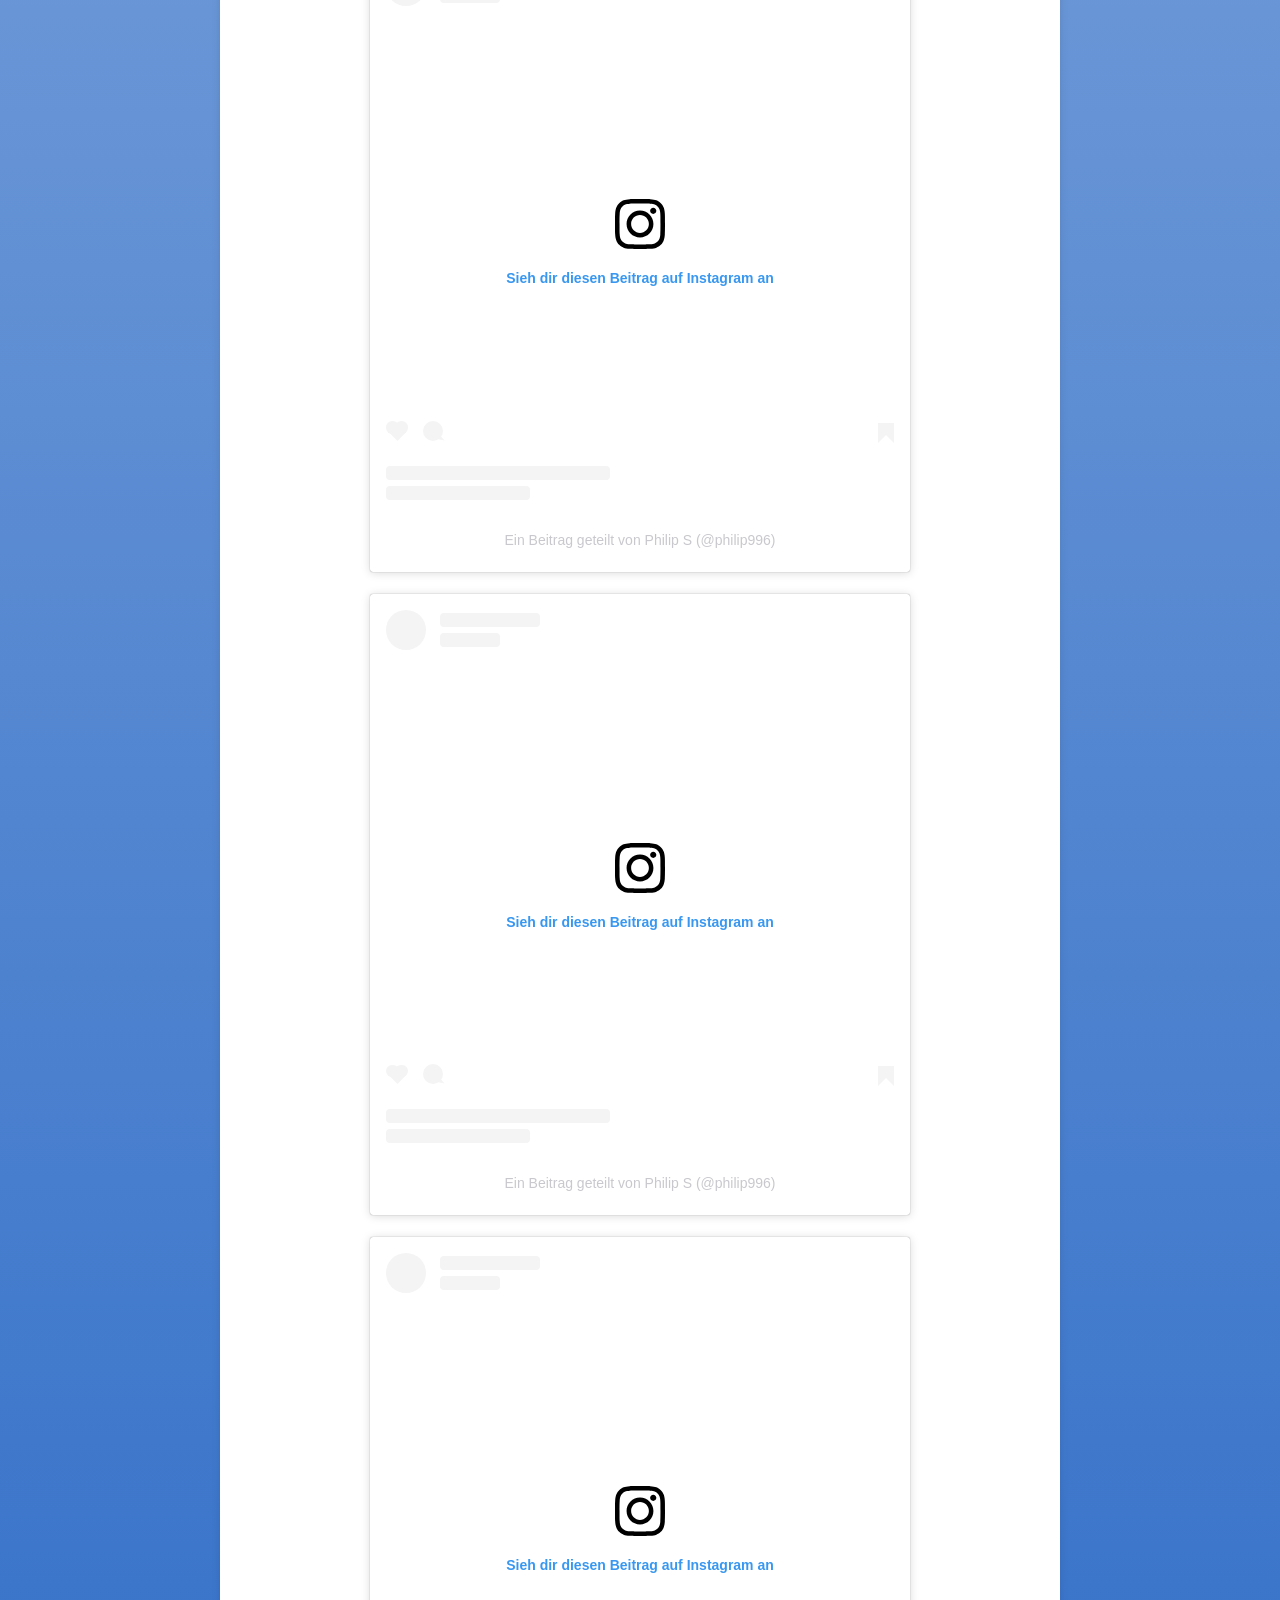
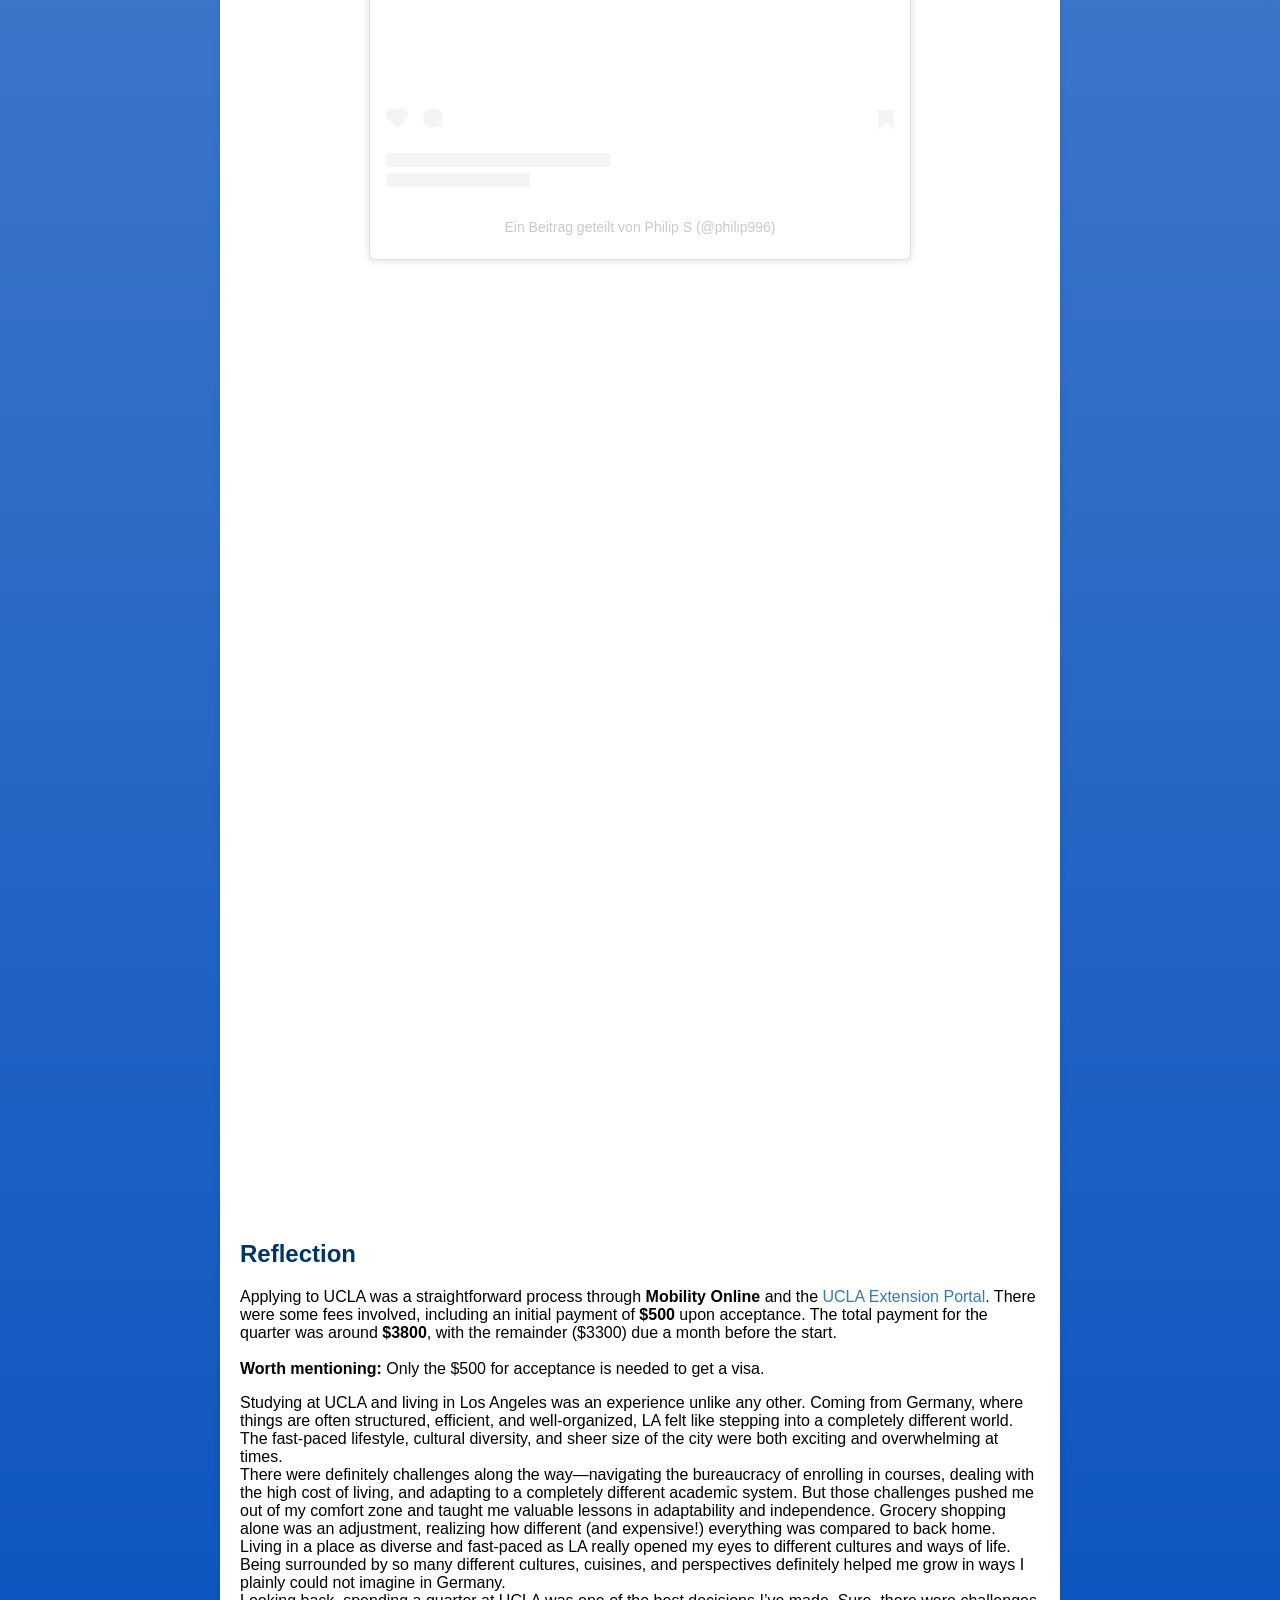
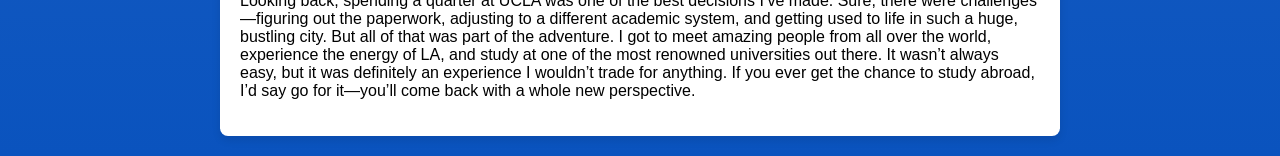
==== commit 31b7391b: "Added download page for course syllabuses" ====
--- a/index.html
+++ b/index.html
@@ -78,6 +78,9 @@
                 <p>$1095</p>
             </a>
         </div>
+        <p class="download-all-link">
+            <a href="all-courses.html">Download all course materials</a>
+        </p>
         <p>
             I chose the first three based on subjects/classes that are mandatory in the Business-IT curriculum of the NAK.<br>
             HTML & CSS is one of the 3 mandatory free-choices, which in turns mean 2 more choices are waiting for me in Germany.
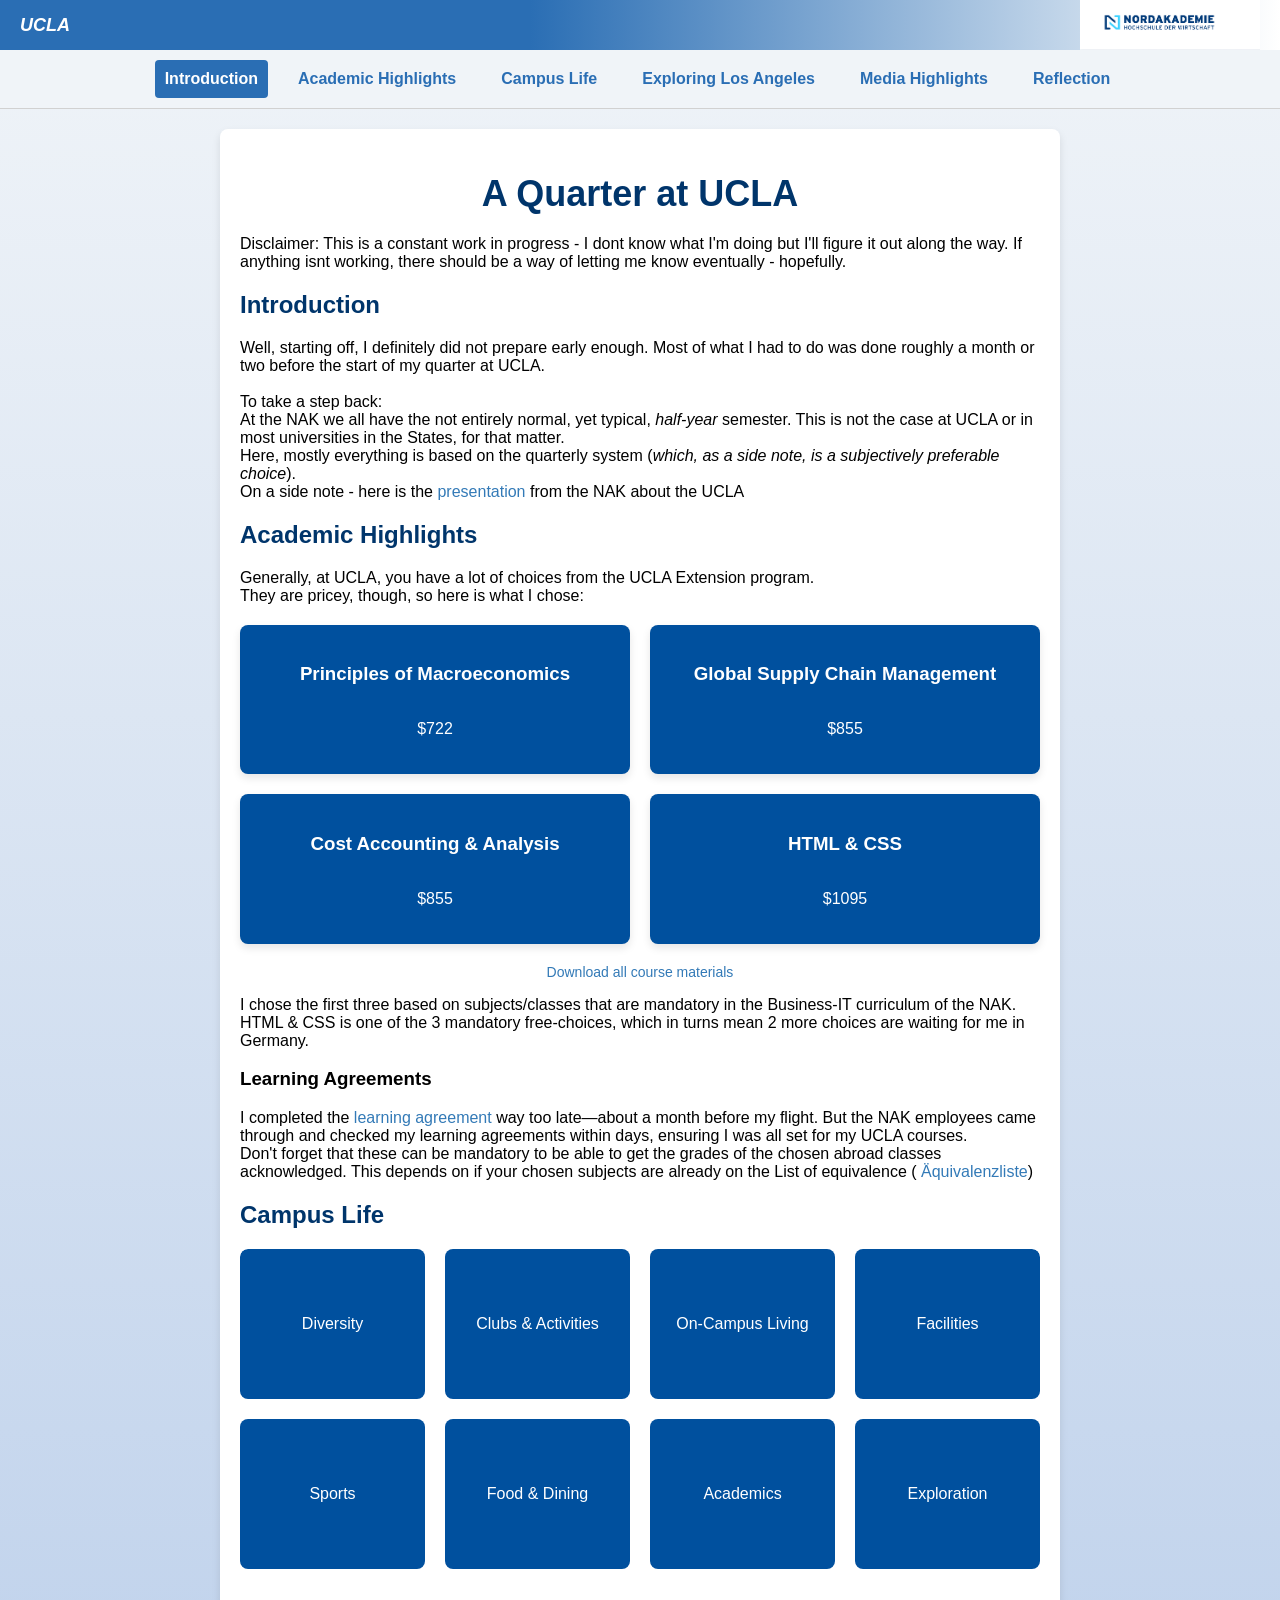
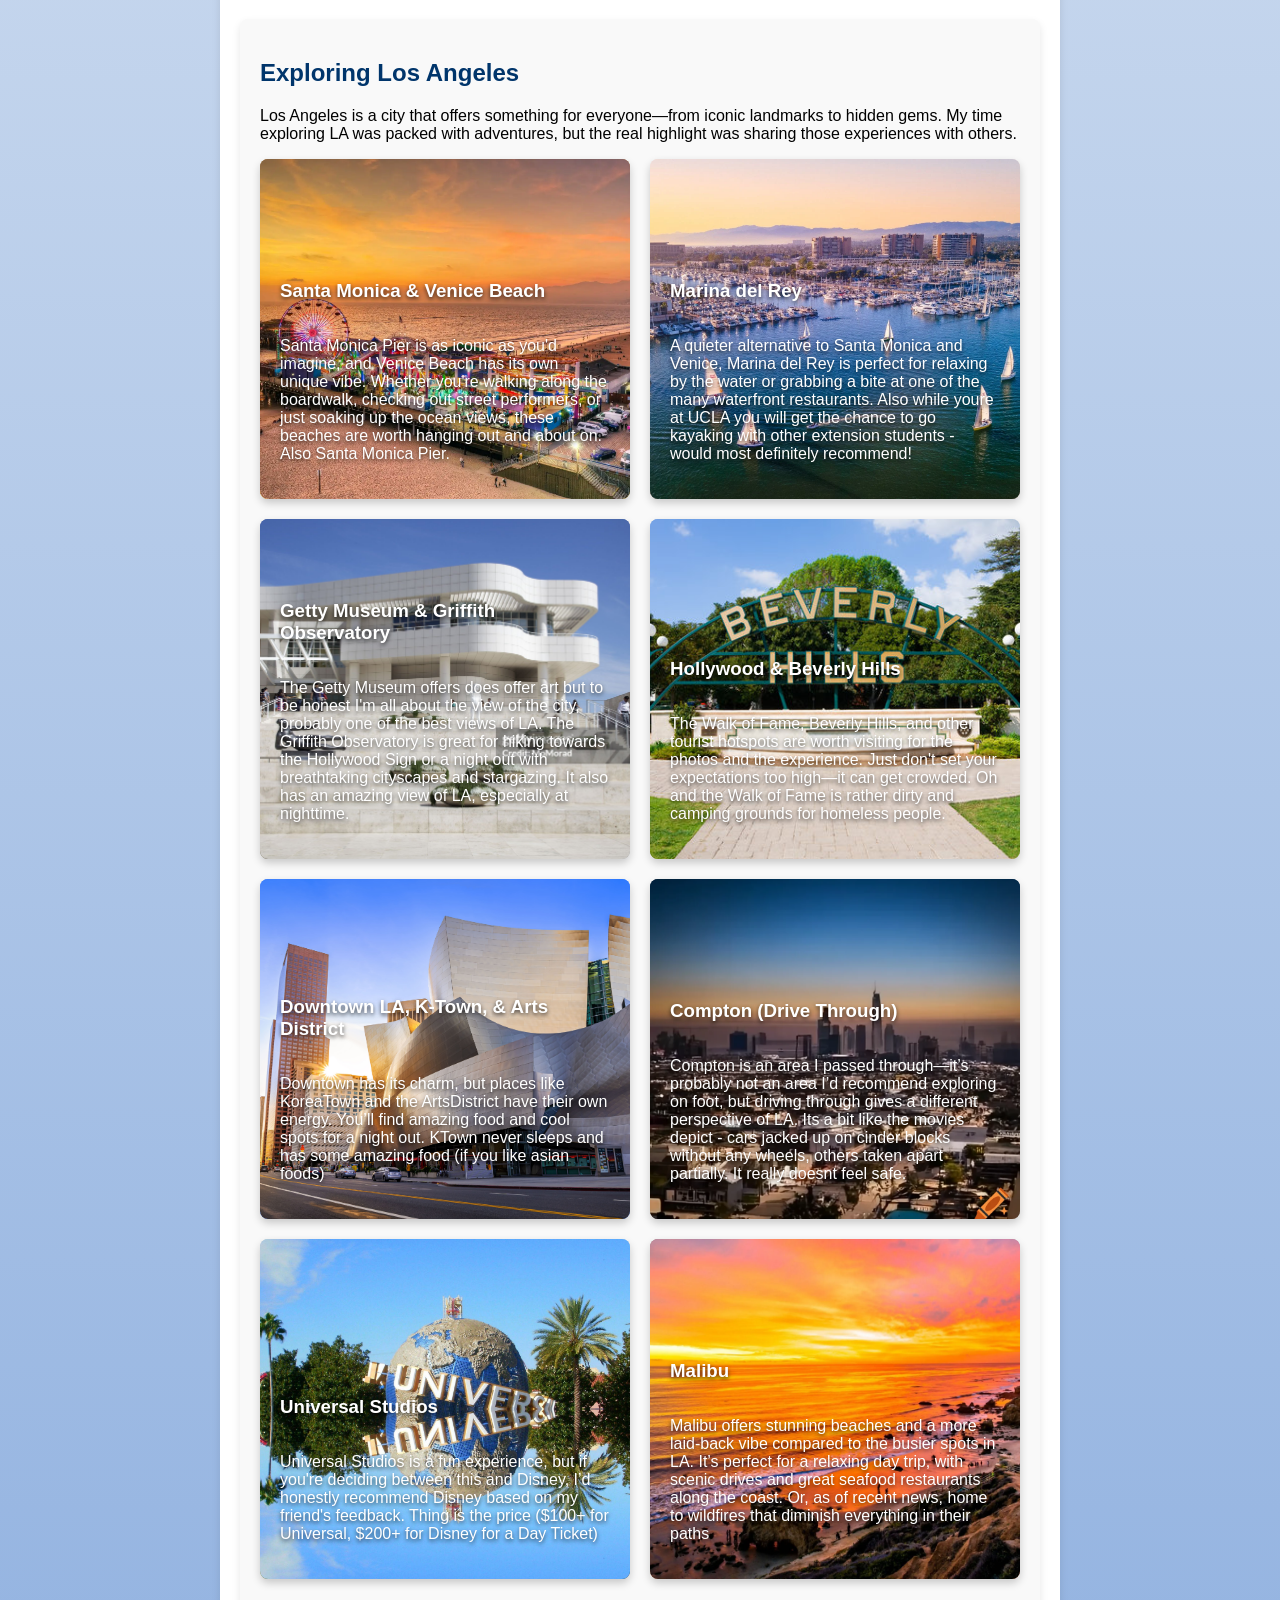
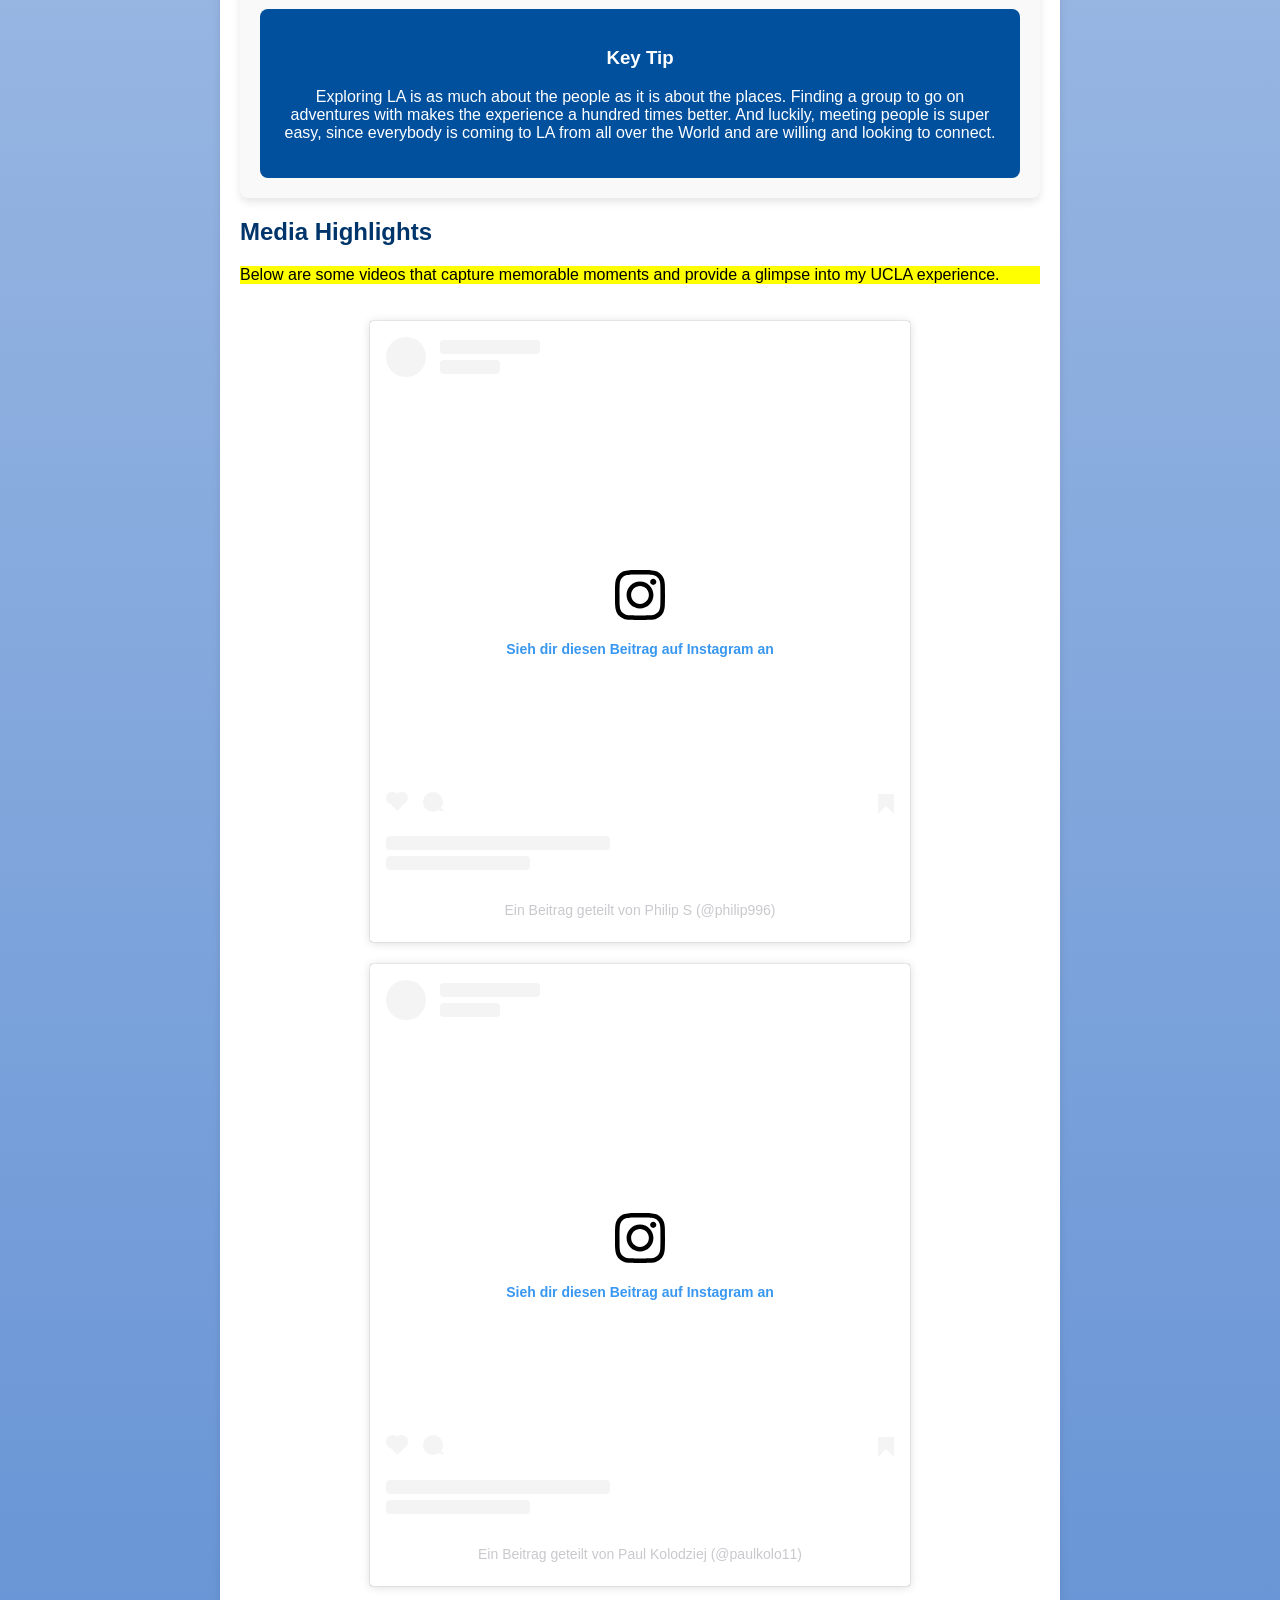
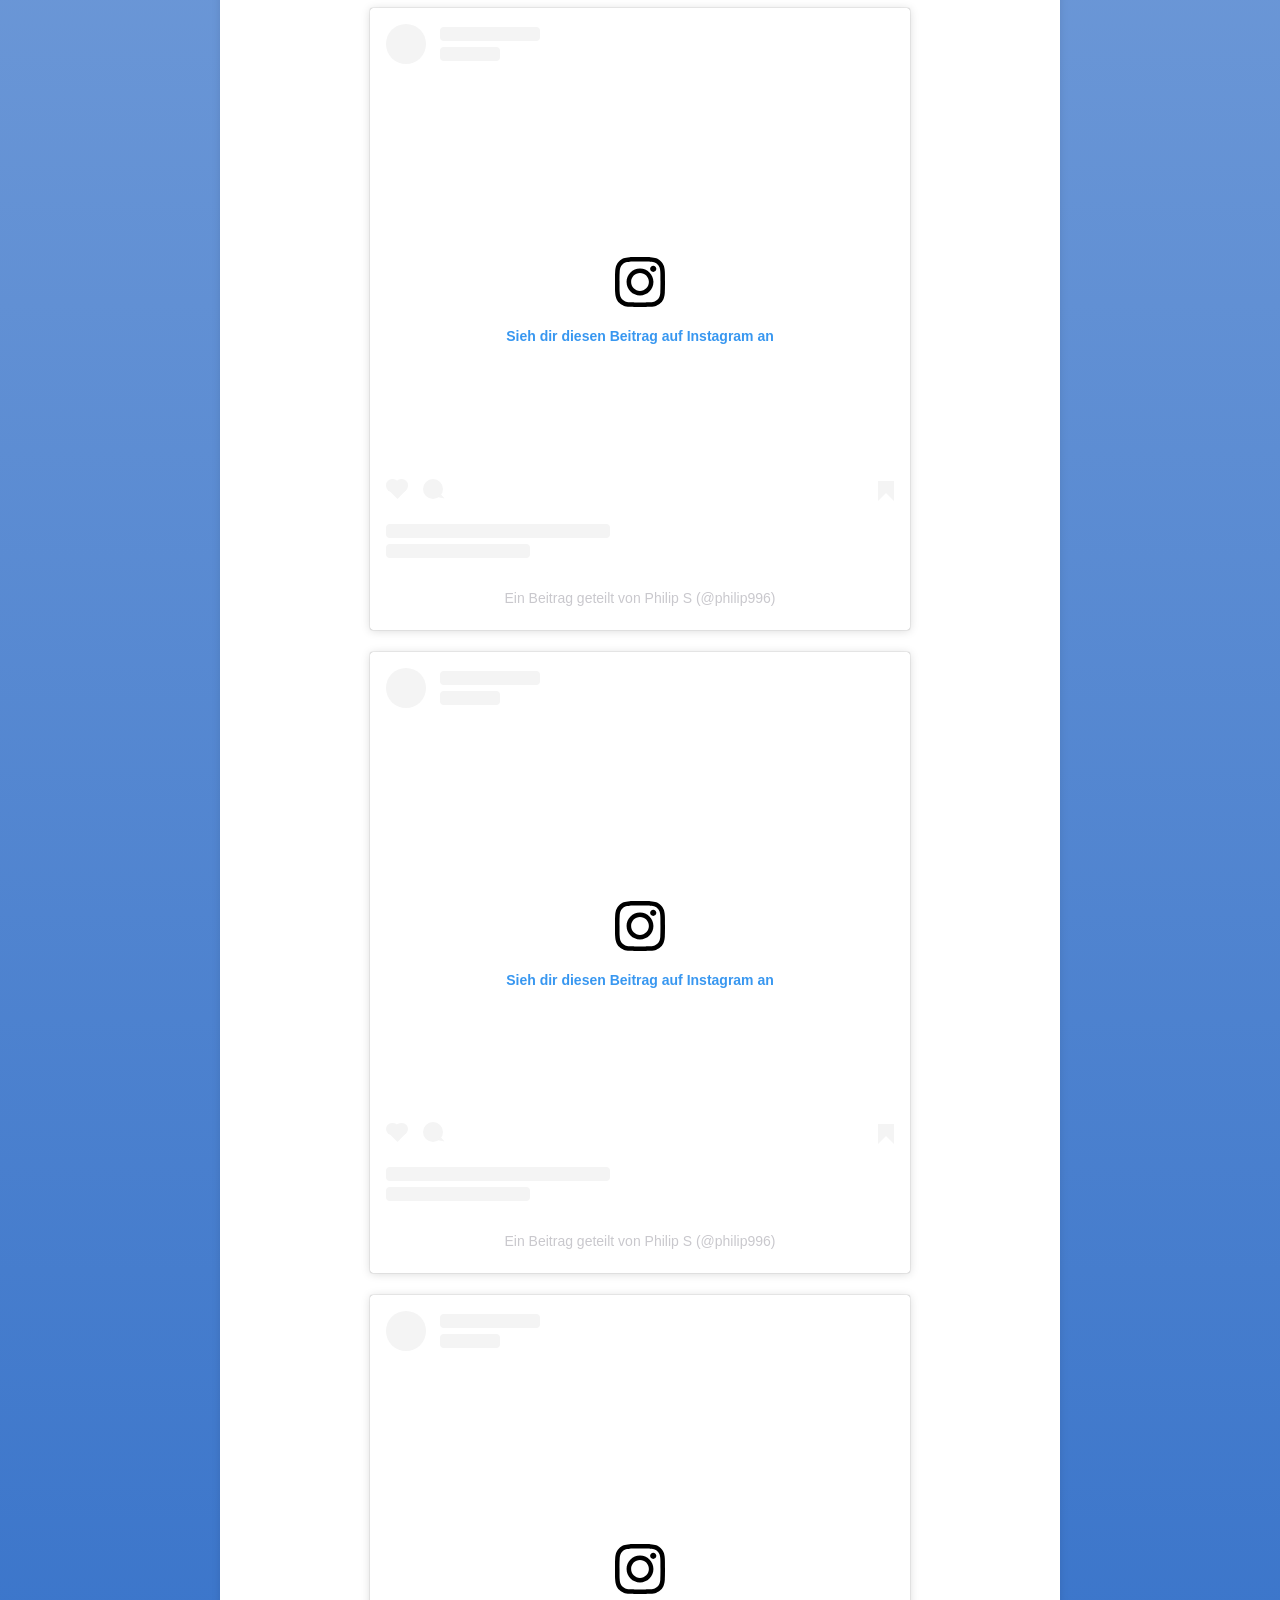
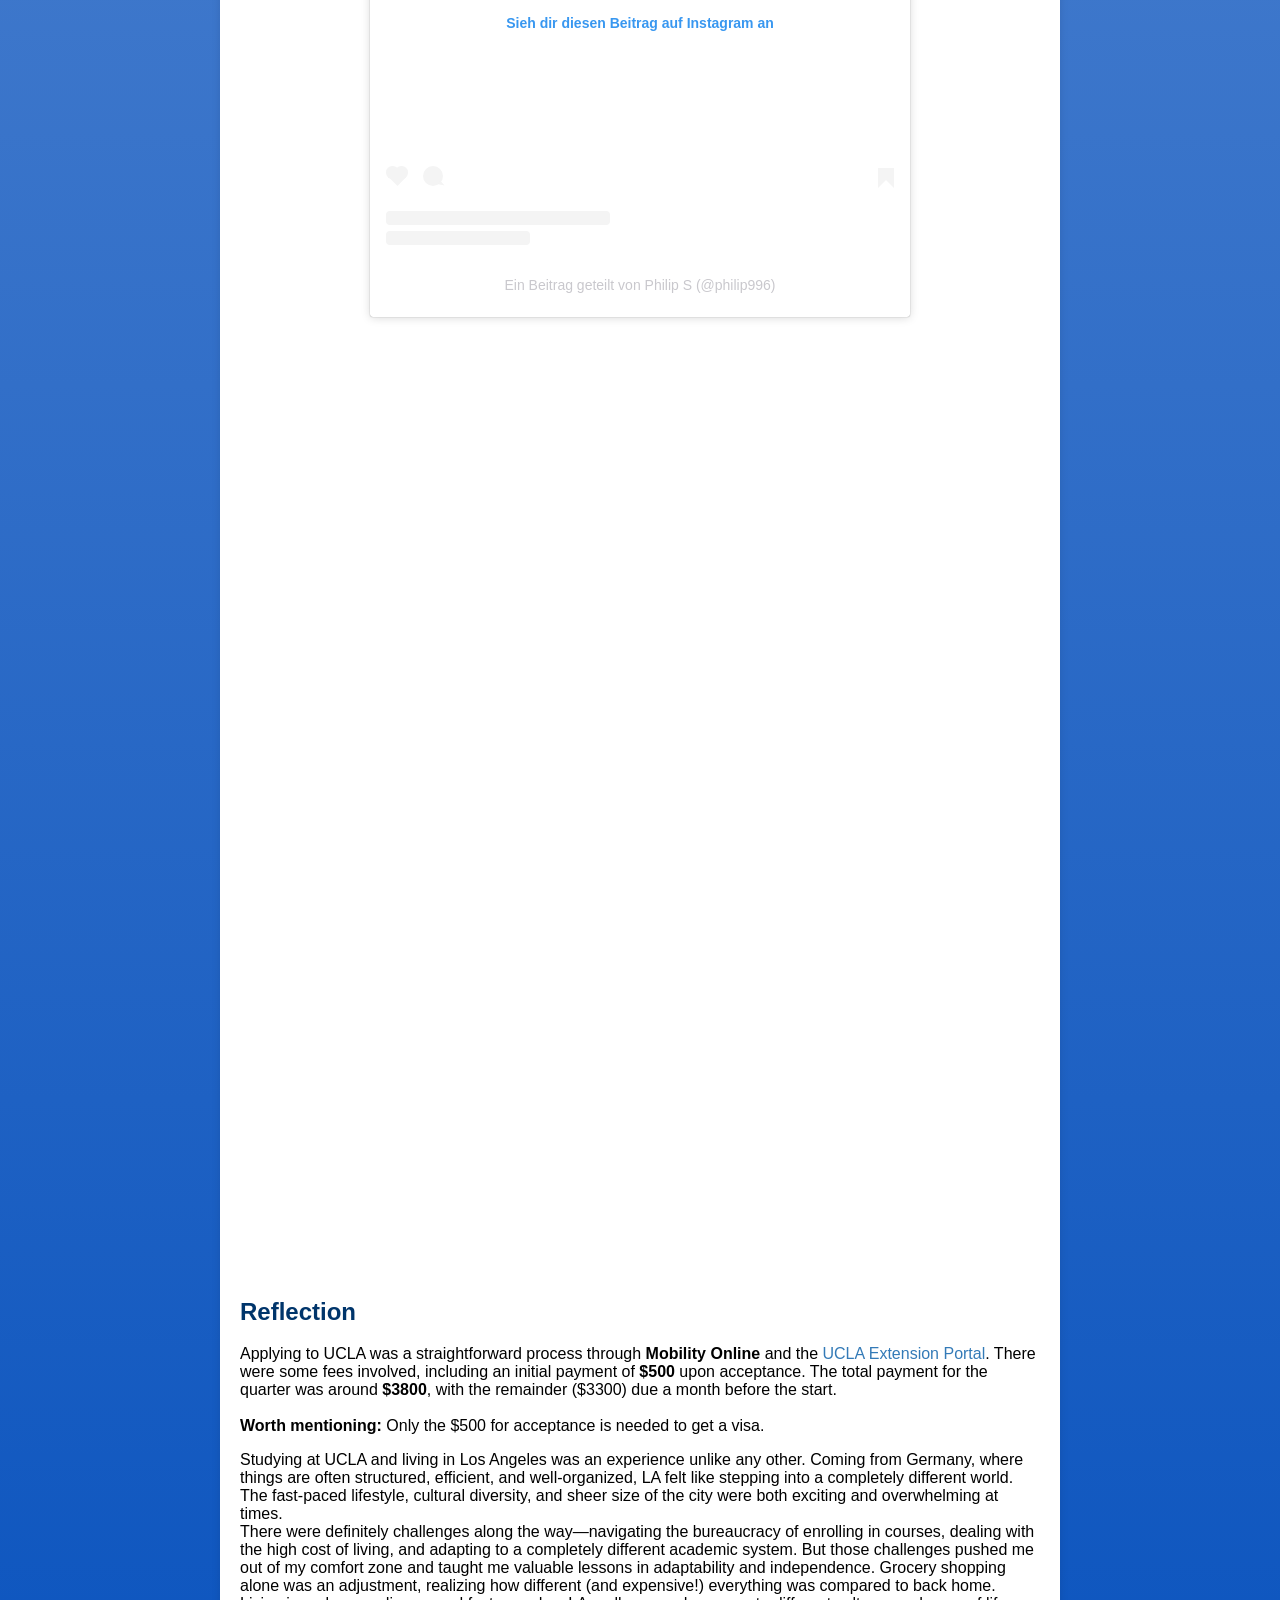
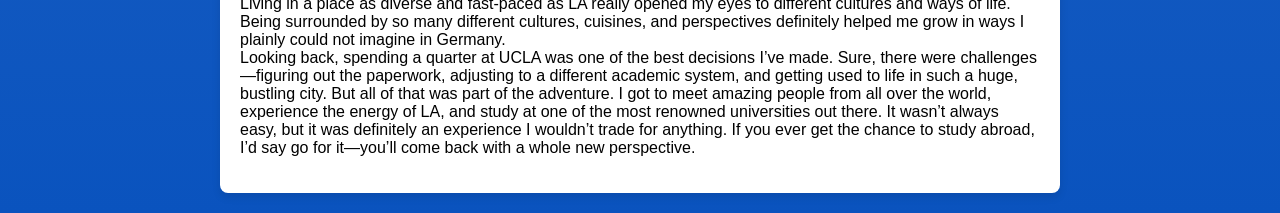
==== commit 9cacc3bd: "Update index.html" ====
--- a/index.html
+++ b/index.html
@@ -38,6 +38,7 @@
     <!------------------------- Main Content ----------------------------------->
 <div class="content">
     <h1 class="title">A Quarter at UCLA</h1>
+    <p>Disclaimer: This is a constant work in progress - I dont know what I'm doing but I'll figure it out along the way. If anything isnt working, there should be a way of letting me know eventually - hopefully. </p>
 
     <!-- Introduction Section -->
     <section id="introduction">
--- a/css/myDesign.css
+++ b/css/myDesign.css
@@ -176,6 +176,22 @@
     box-shadow: 0 6px 12px rgba(0, 0, 0, 0.2);
 }
 
+.download-all-link {
+    text-align: center;
+    margin-top: 20px;
+    font-size: 14px;
+}
+
+.download-all-link a {
+    color: #337ab7;
+    text-decoration: none;
+}
+
+.download-all-link a:hover {
+    text-decoration: underline;
+}
+
+
 /* ==============================================================================
                               UCLA CAMPUS LIFE
 ============================================================================== */
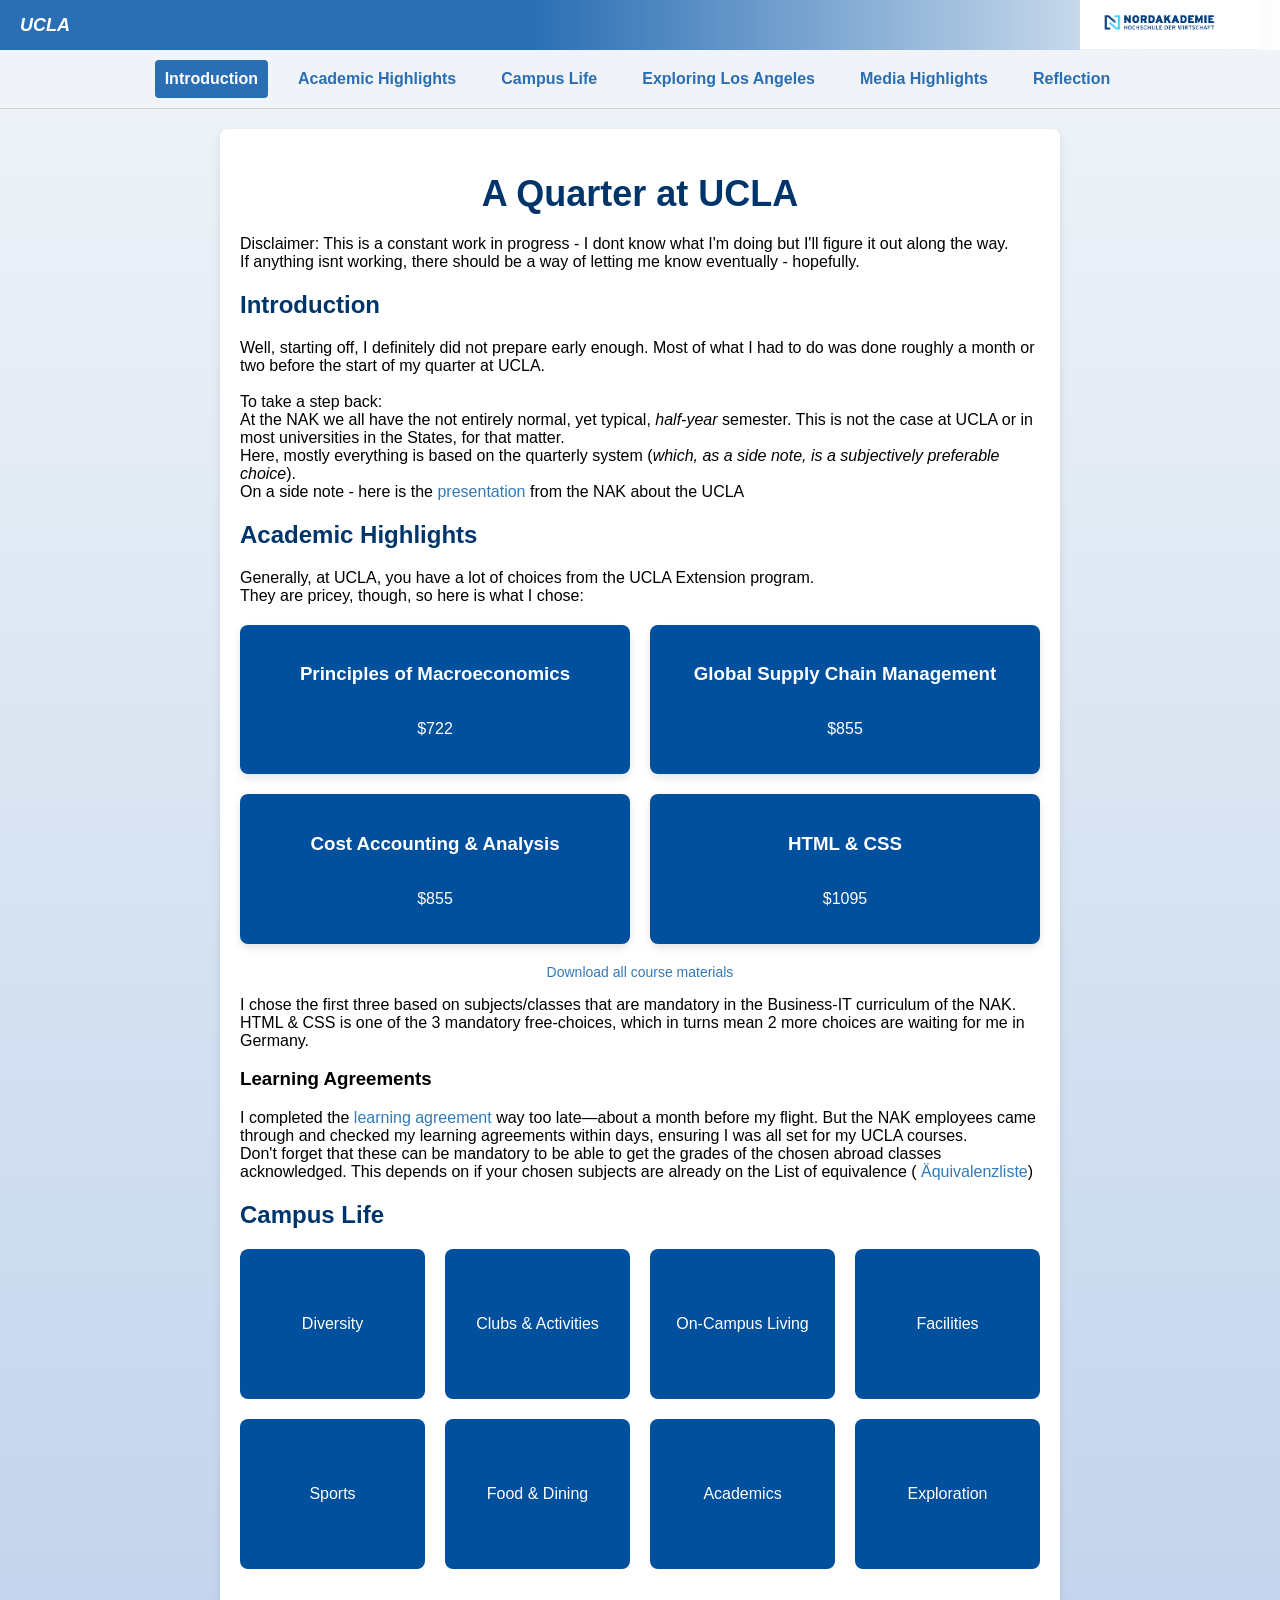
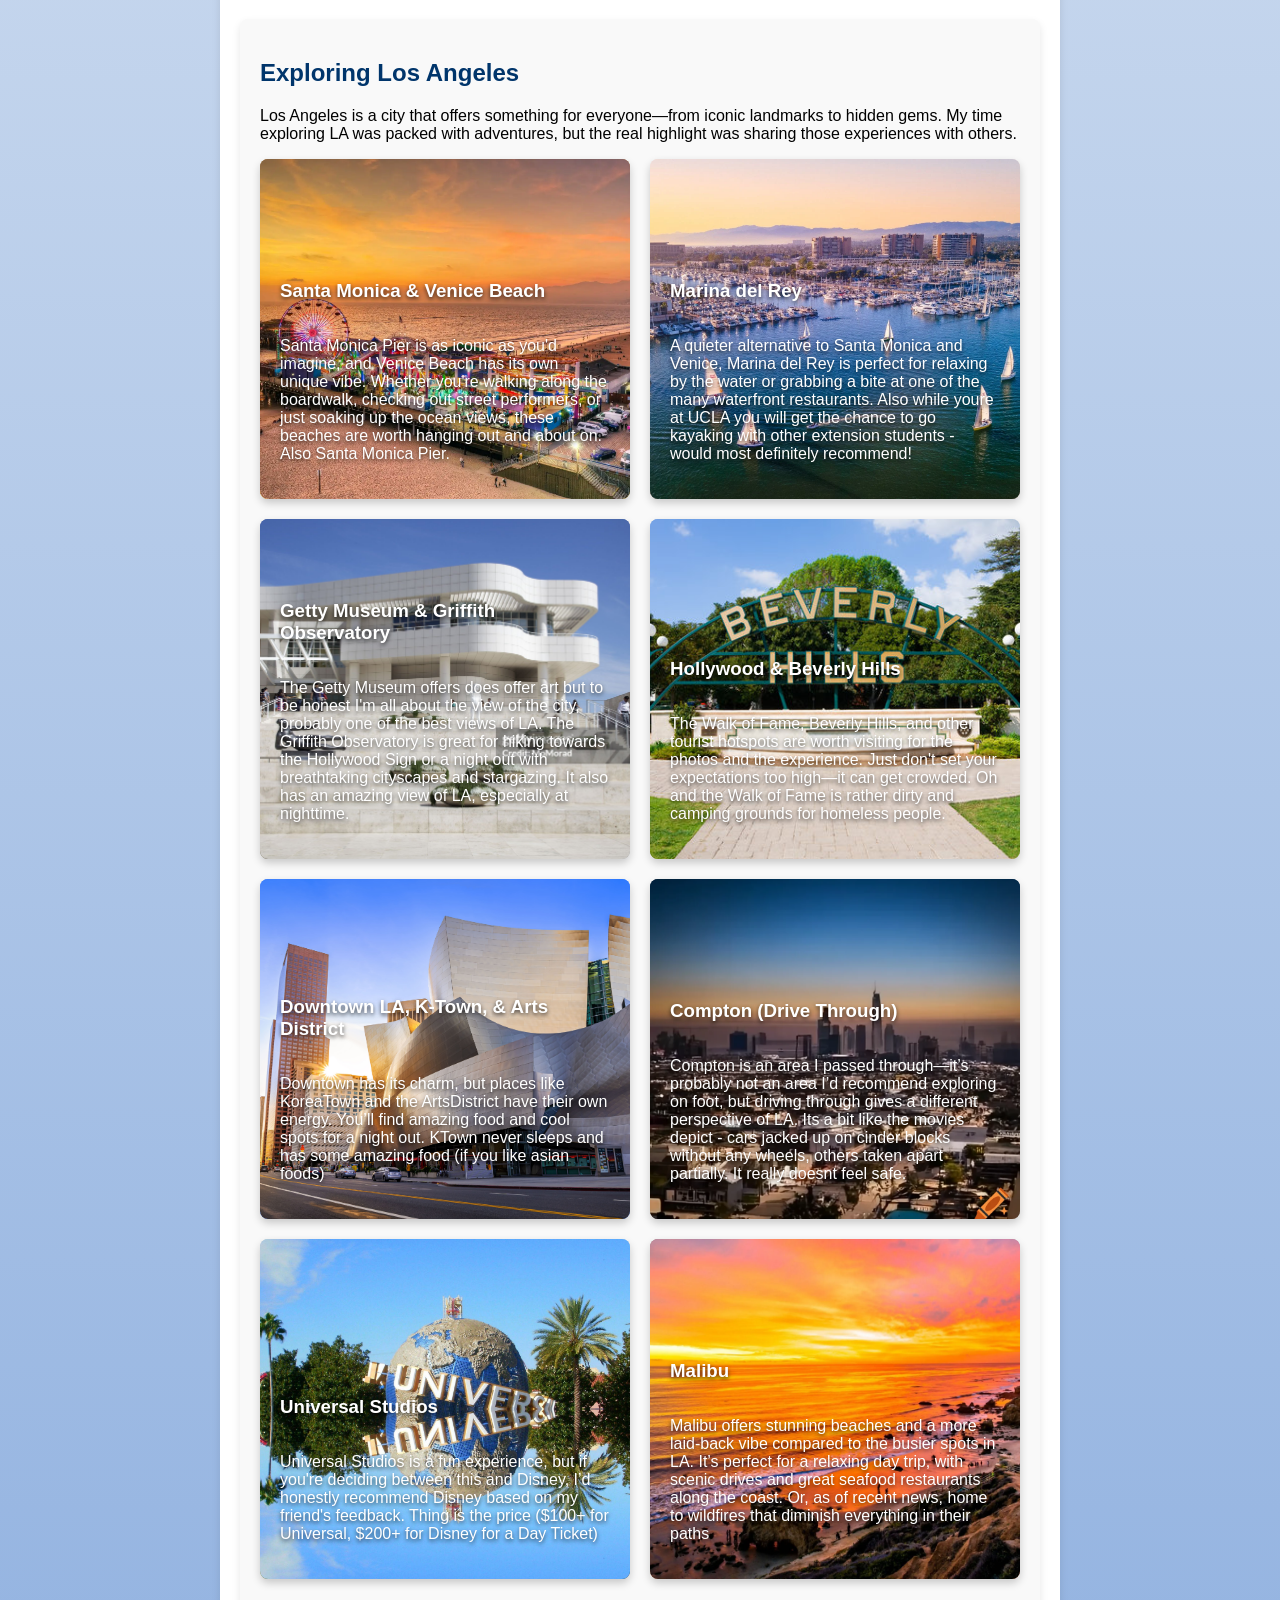
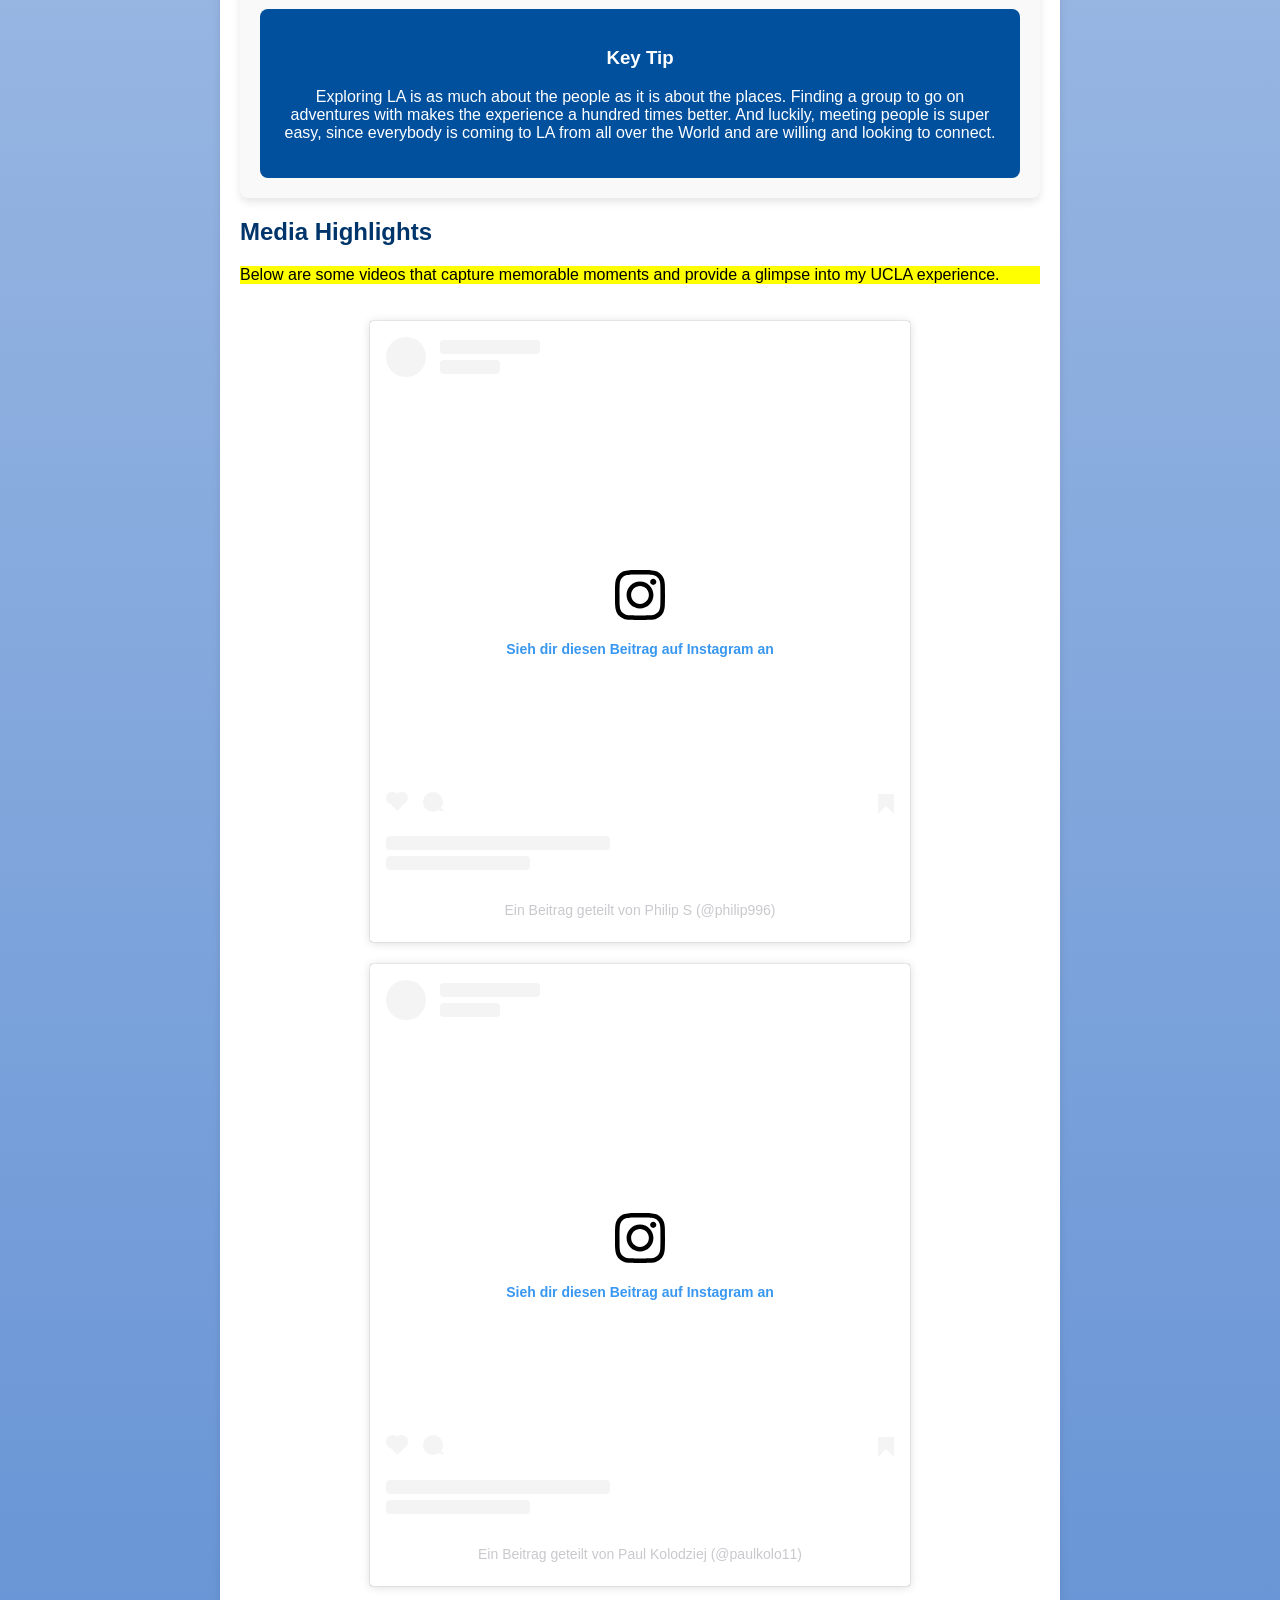
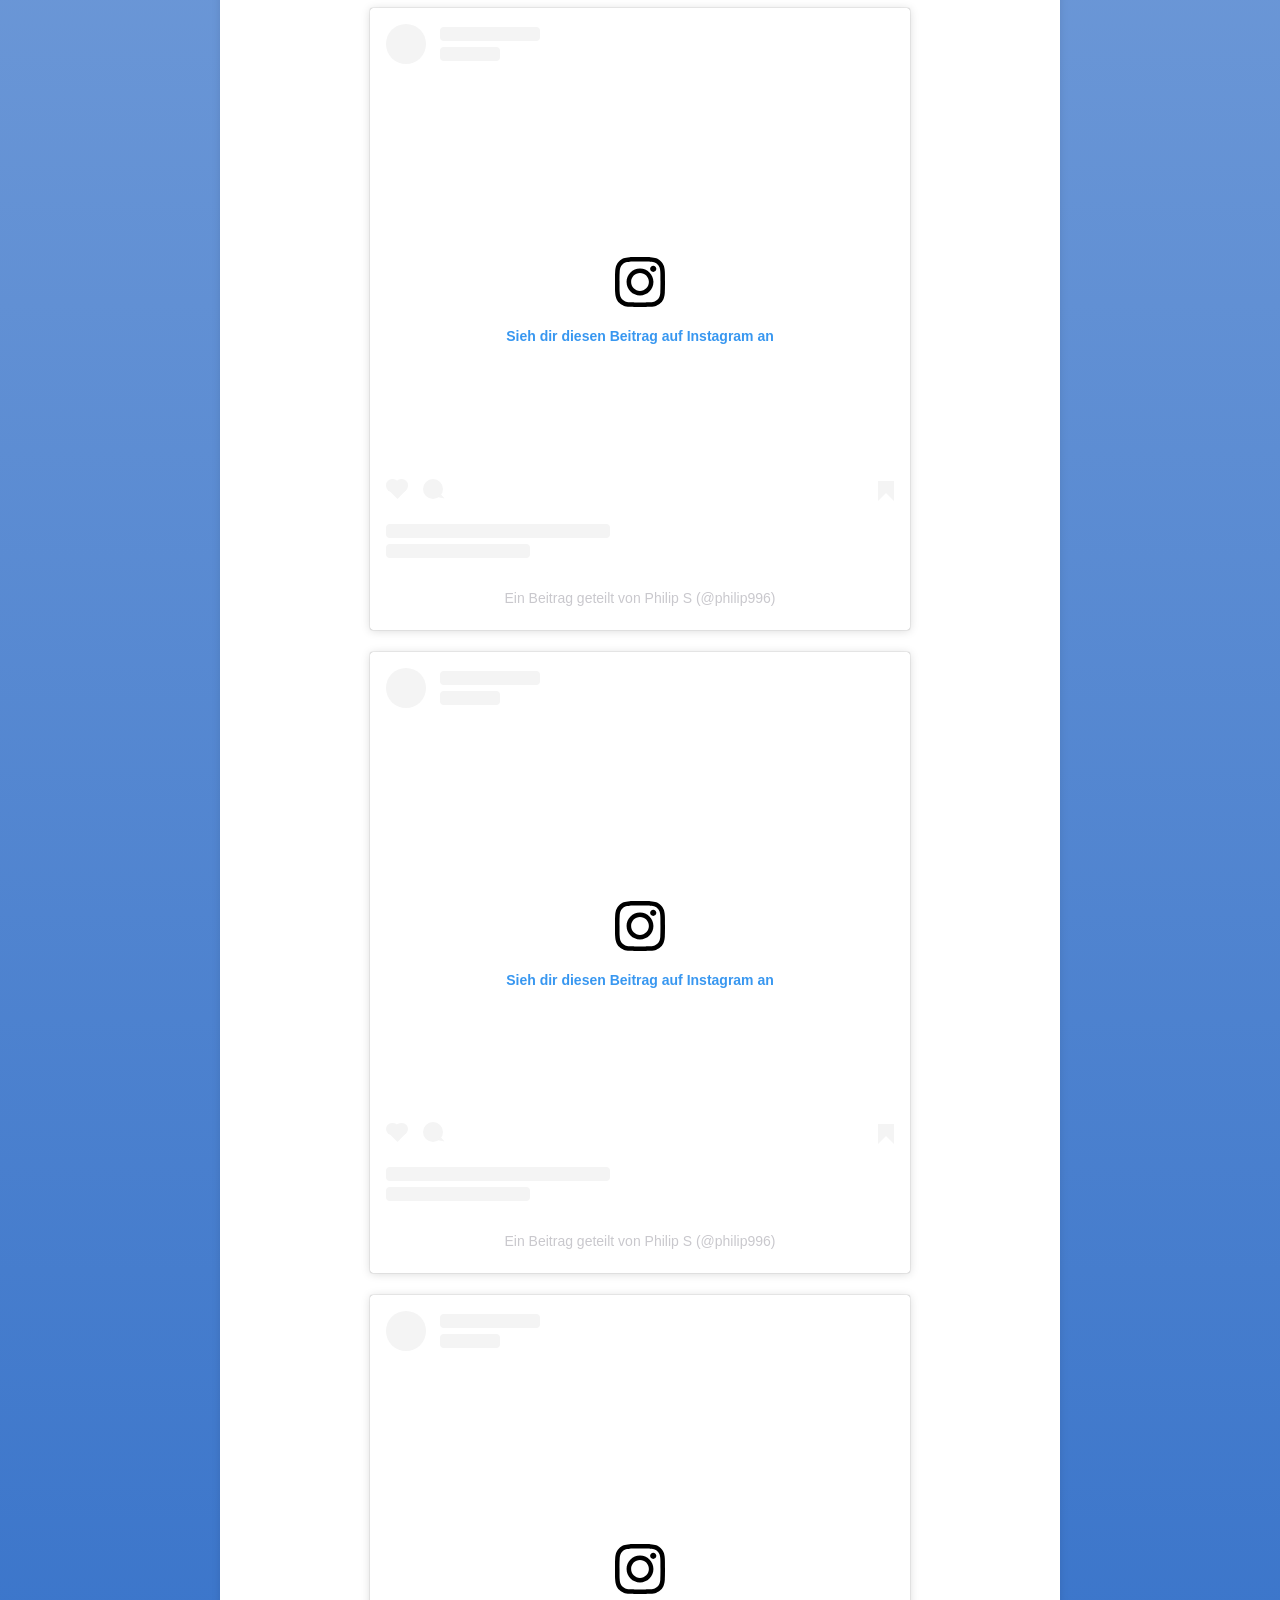
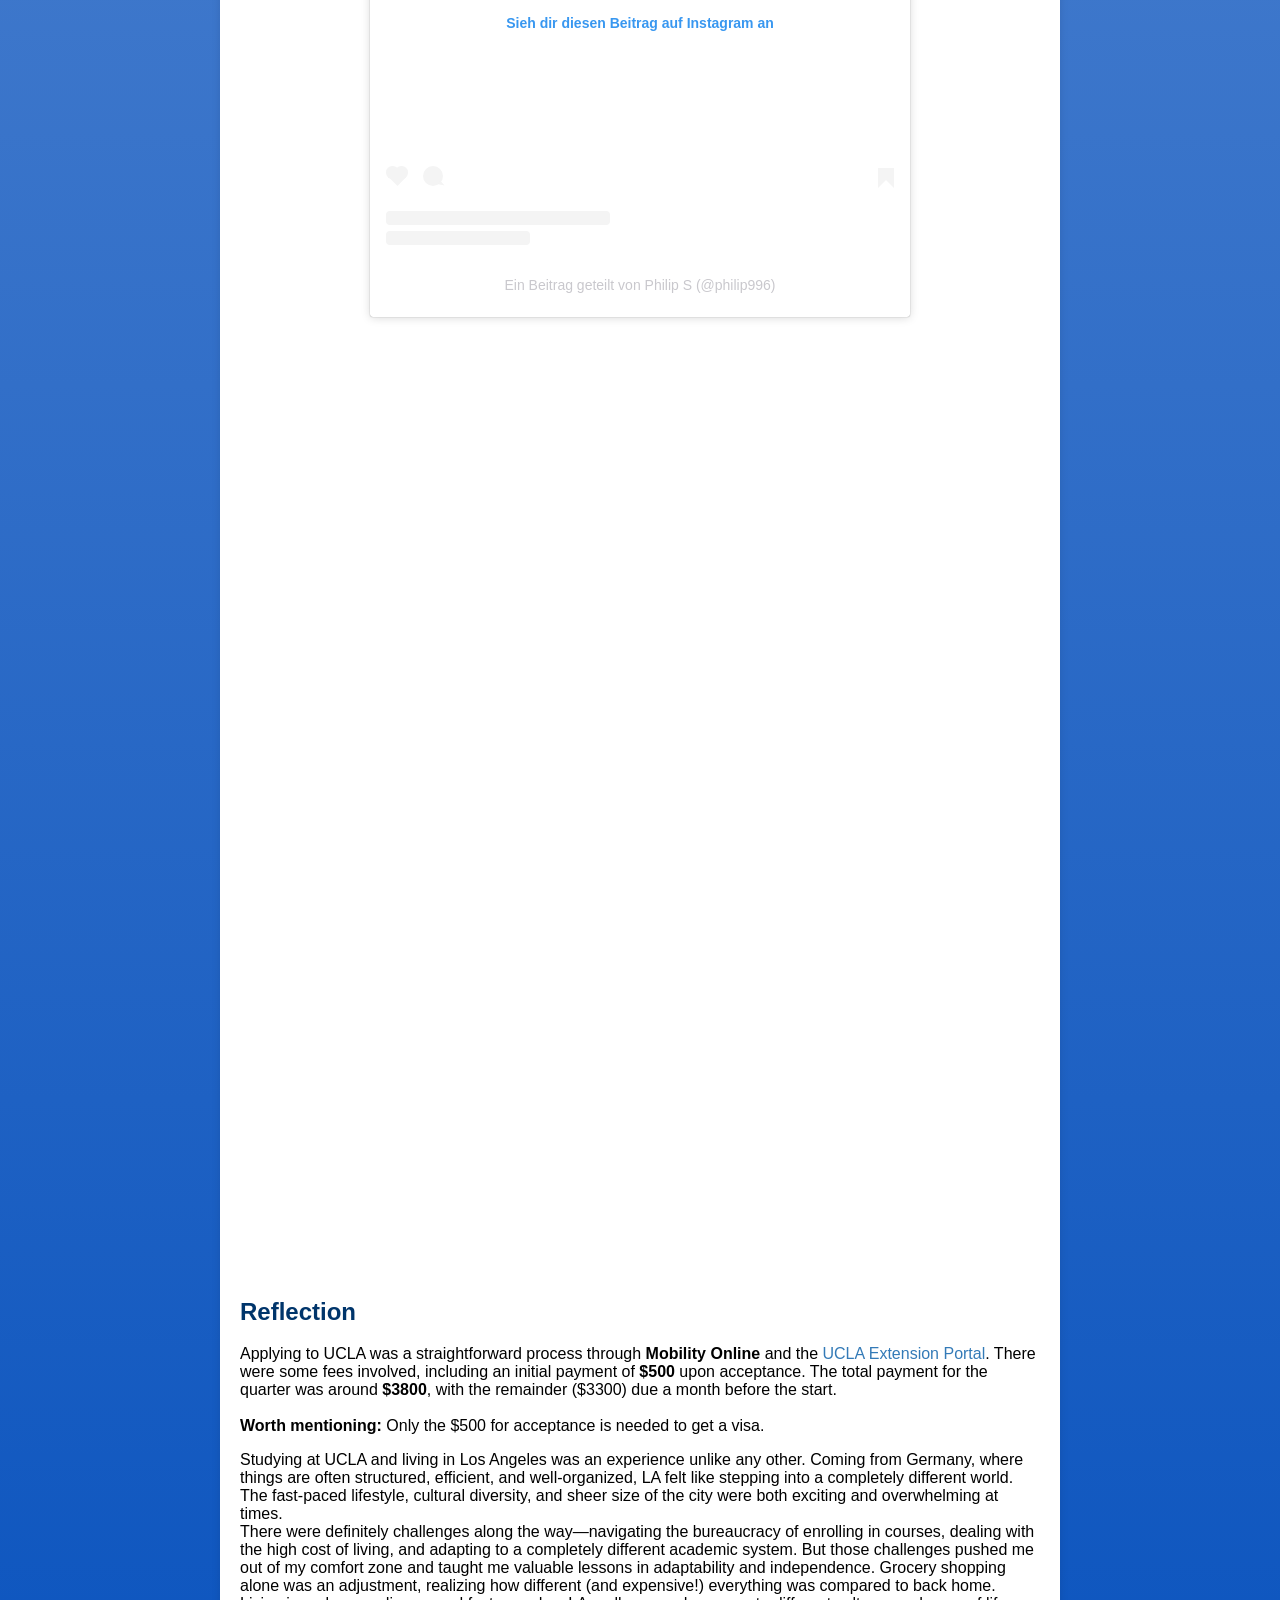
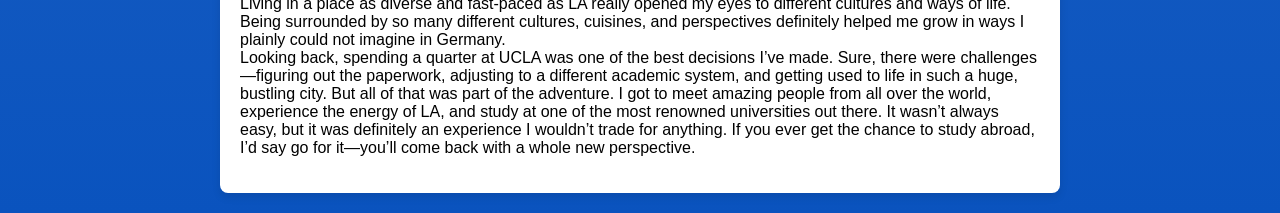
==== commit 15e86ff4: "Update index.html" ====
--- a/index.html
+++ b/index.html
@@ -38,7 +38,8 @@
     <!------------------------- Main Content ----------------------------------->
 <div class="content">
     <h1 class="title">A Quarter at UCLA</h1>
-    <p>Disclaimer: This is a constant work in progress - I dont know what I'm doing but I'll figure it out along the way. If anything isnt working, there should be a way of letting me know eventually - hopefully. </p>
+    <p>Disclaimer: This is a constant work in progress - I dont know what I'm doing but I'll figure it out along the way. <br>
+        If anything isnt working, there should be a way of letting me know eventually - hopefully. </p>
 
     <!-- Introduction Section -->
     <section id="introduction">
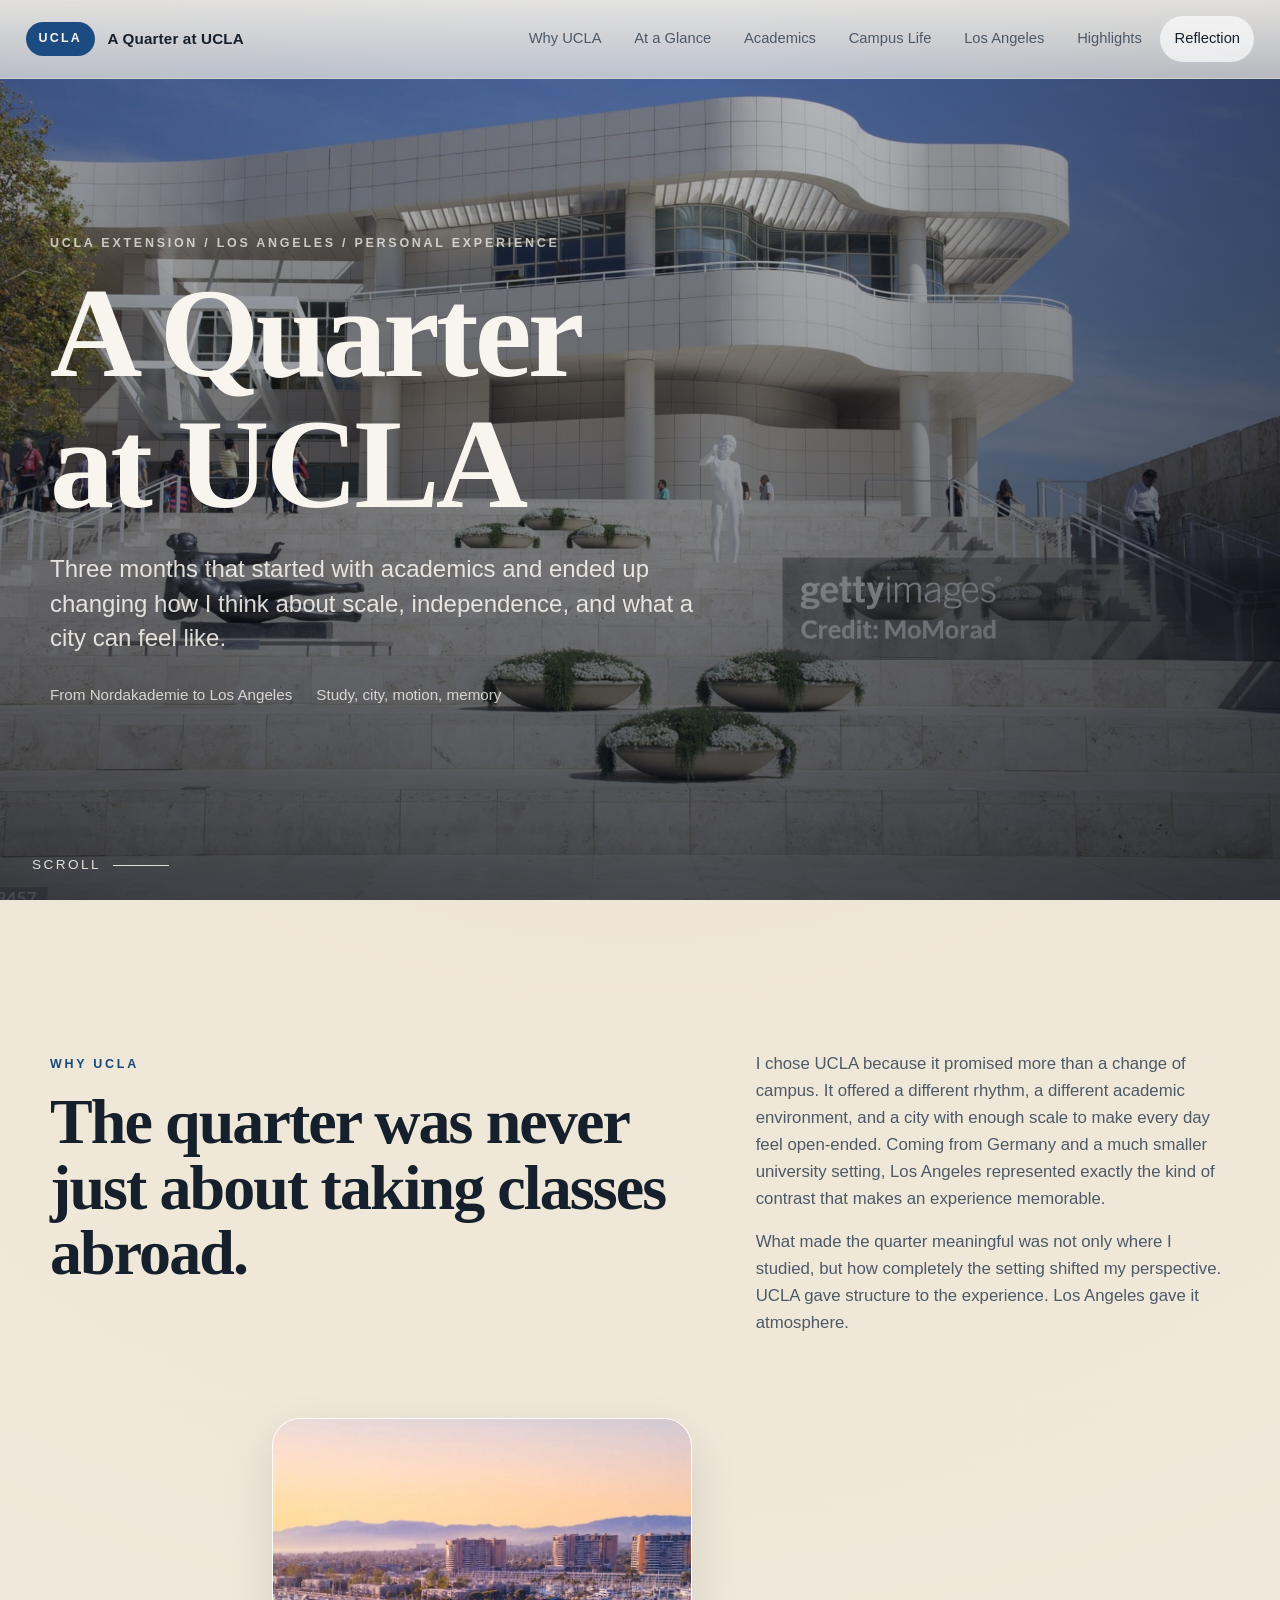
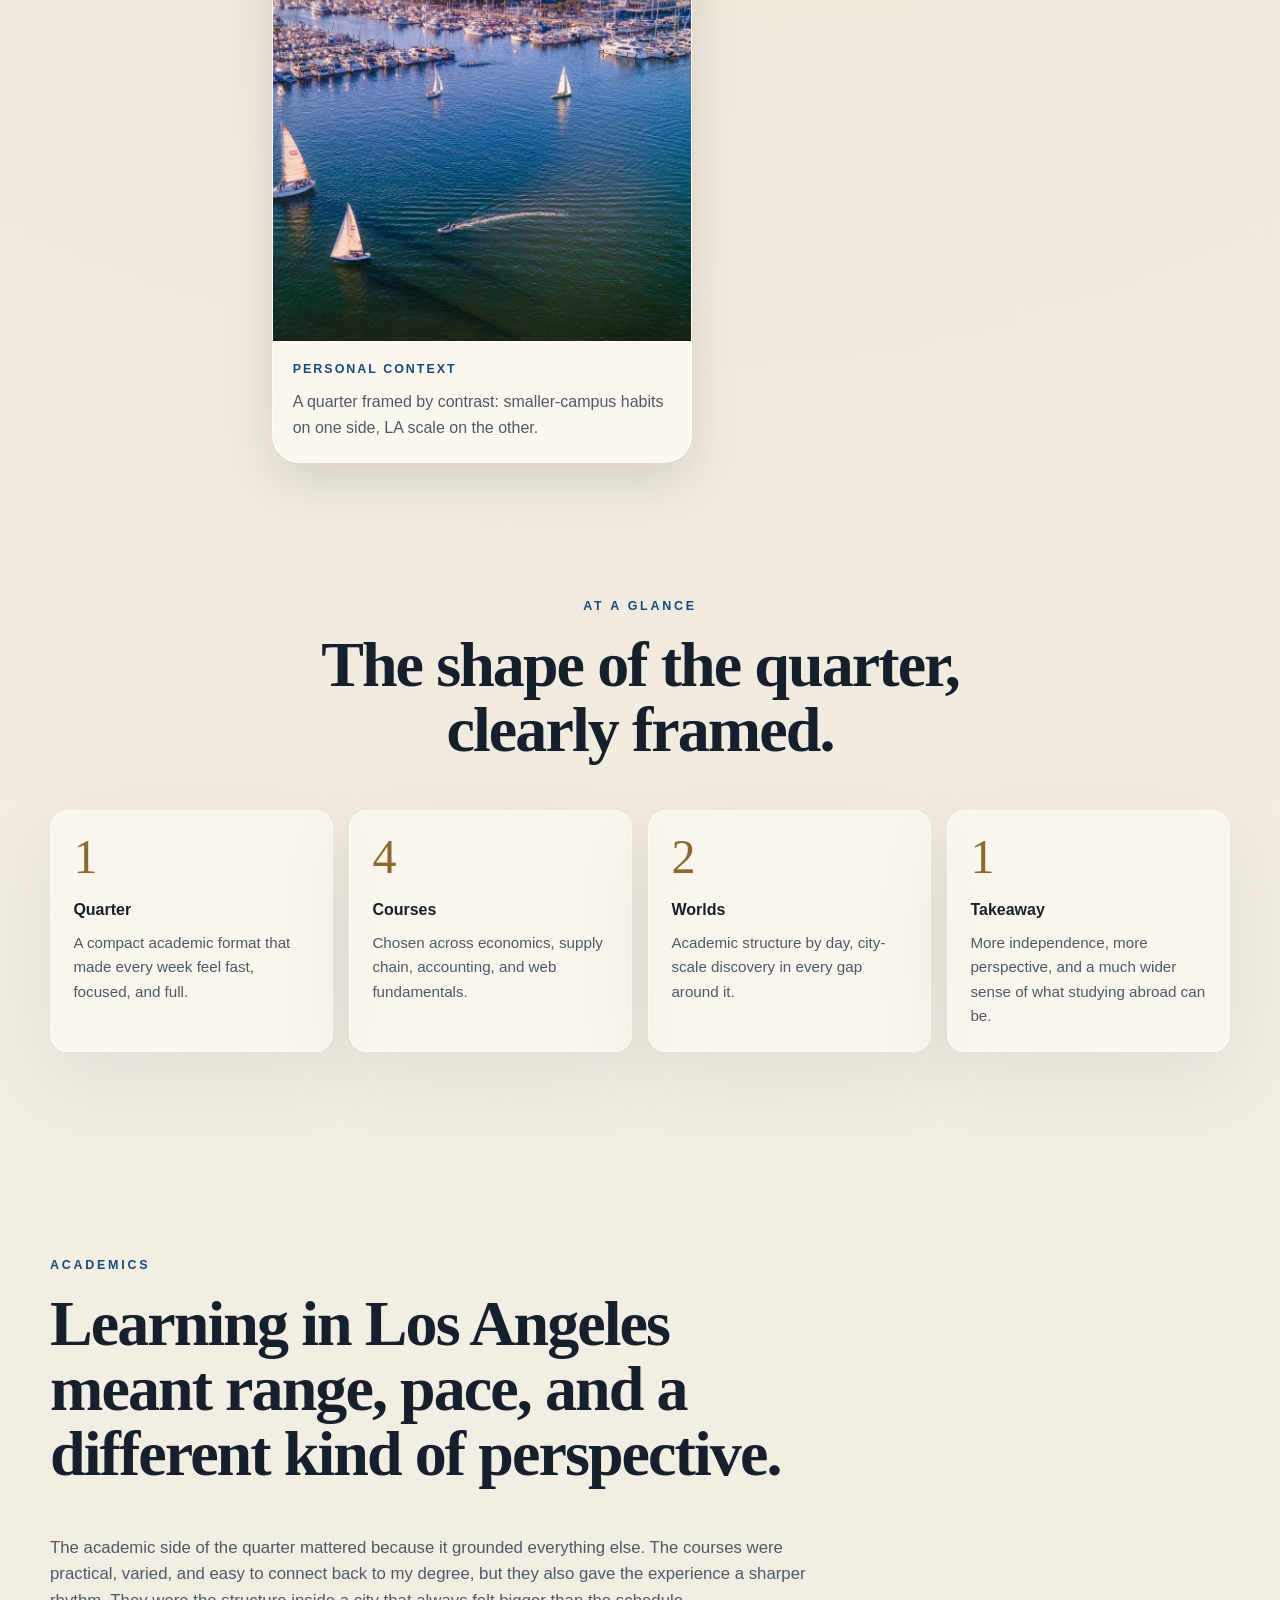
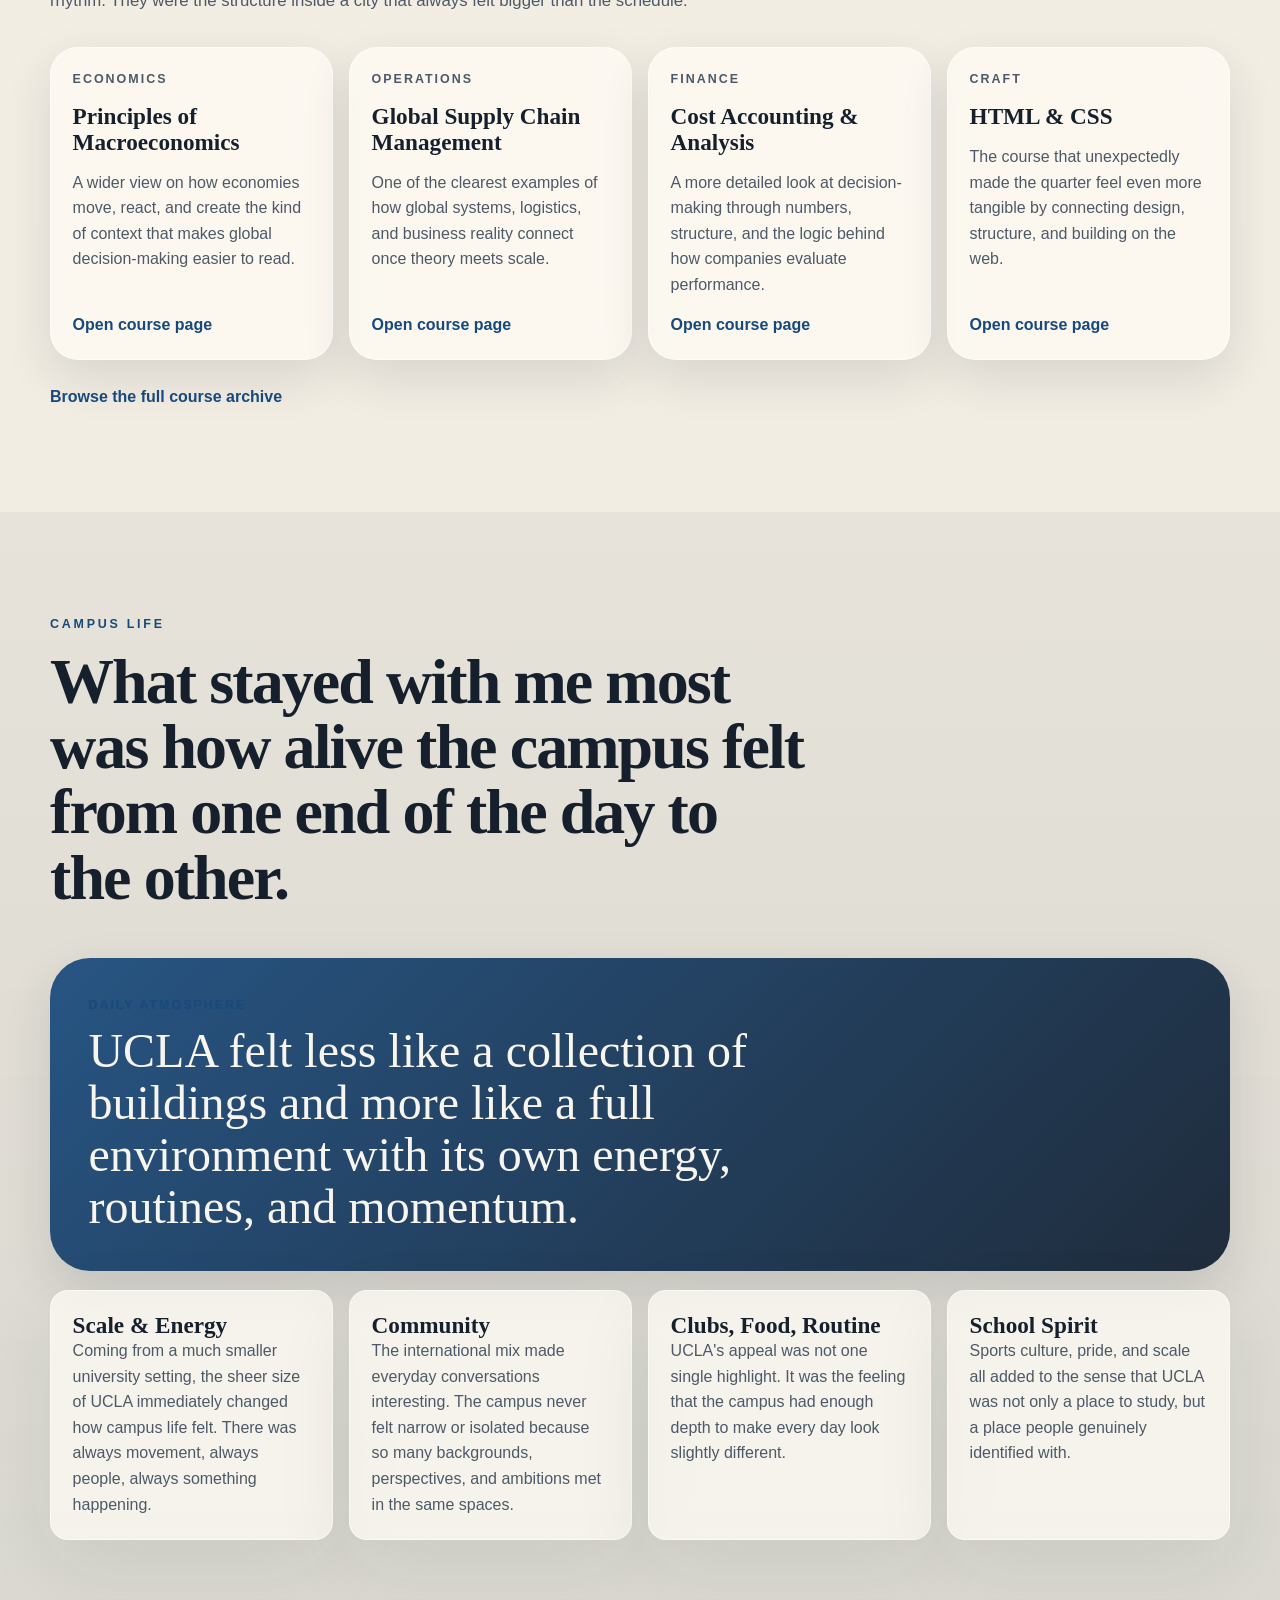
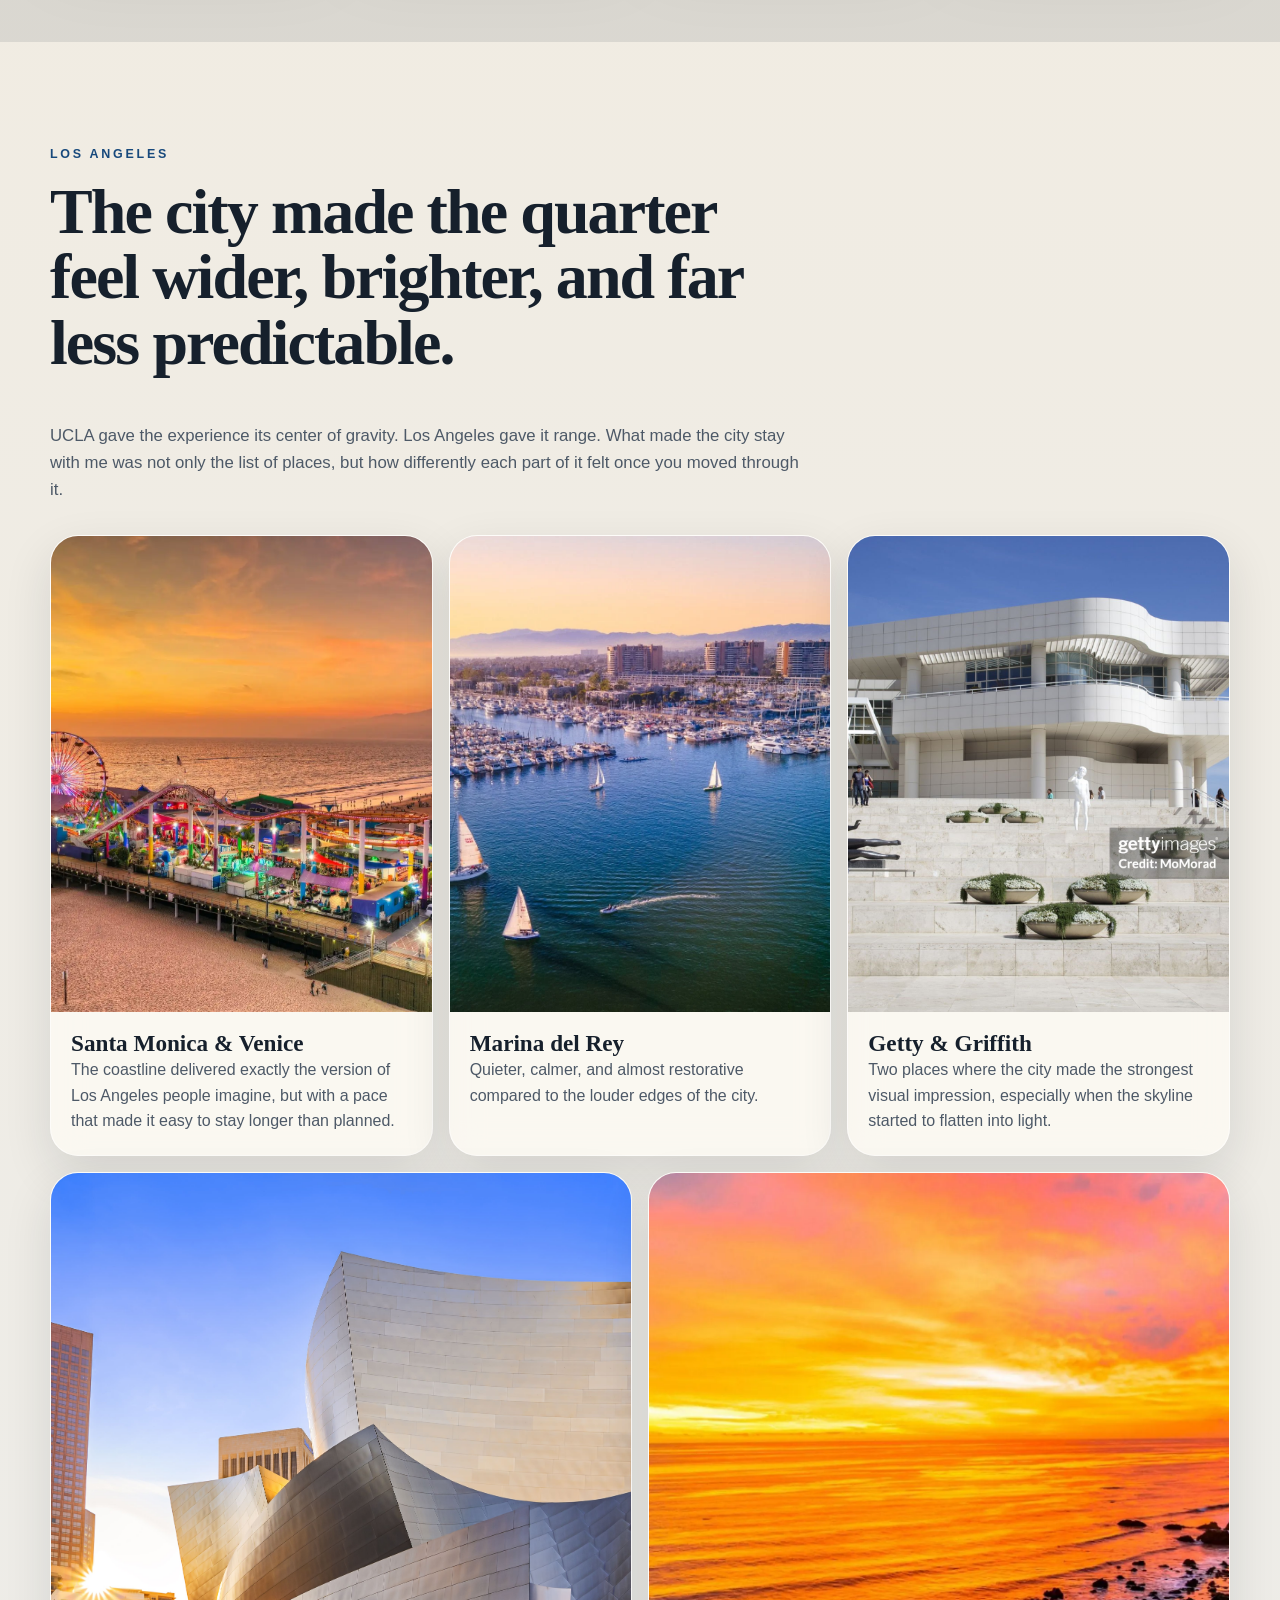
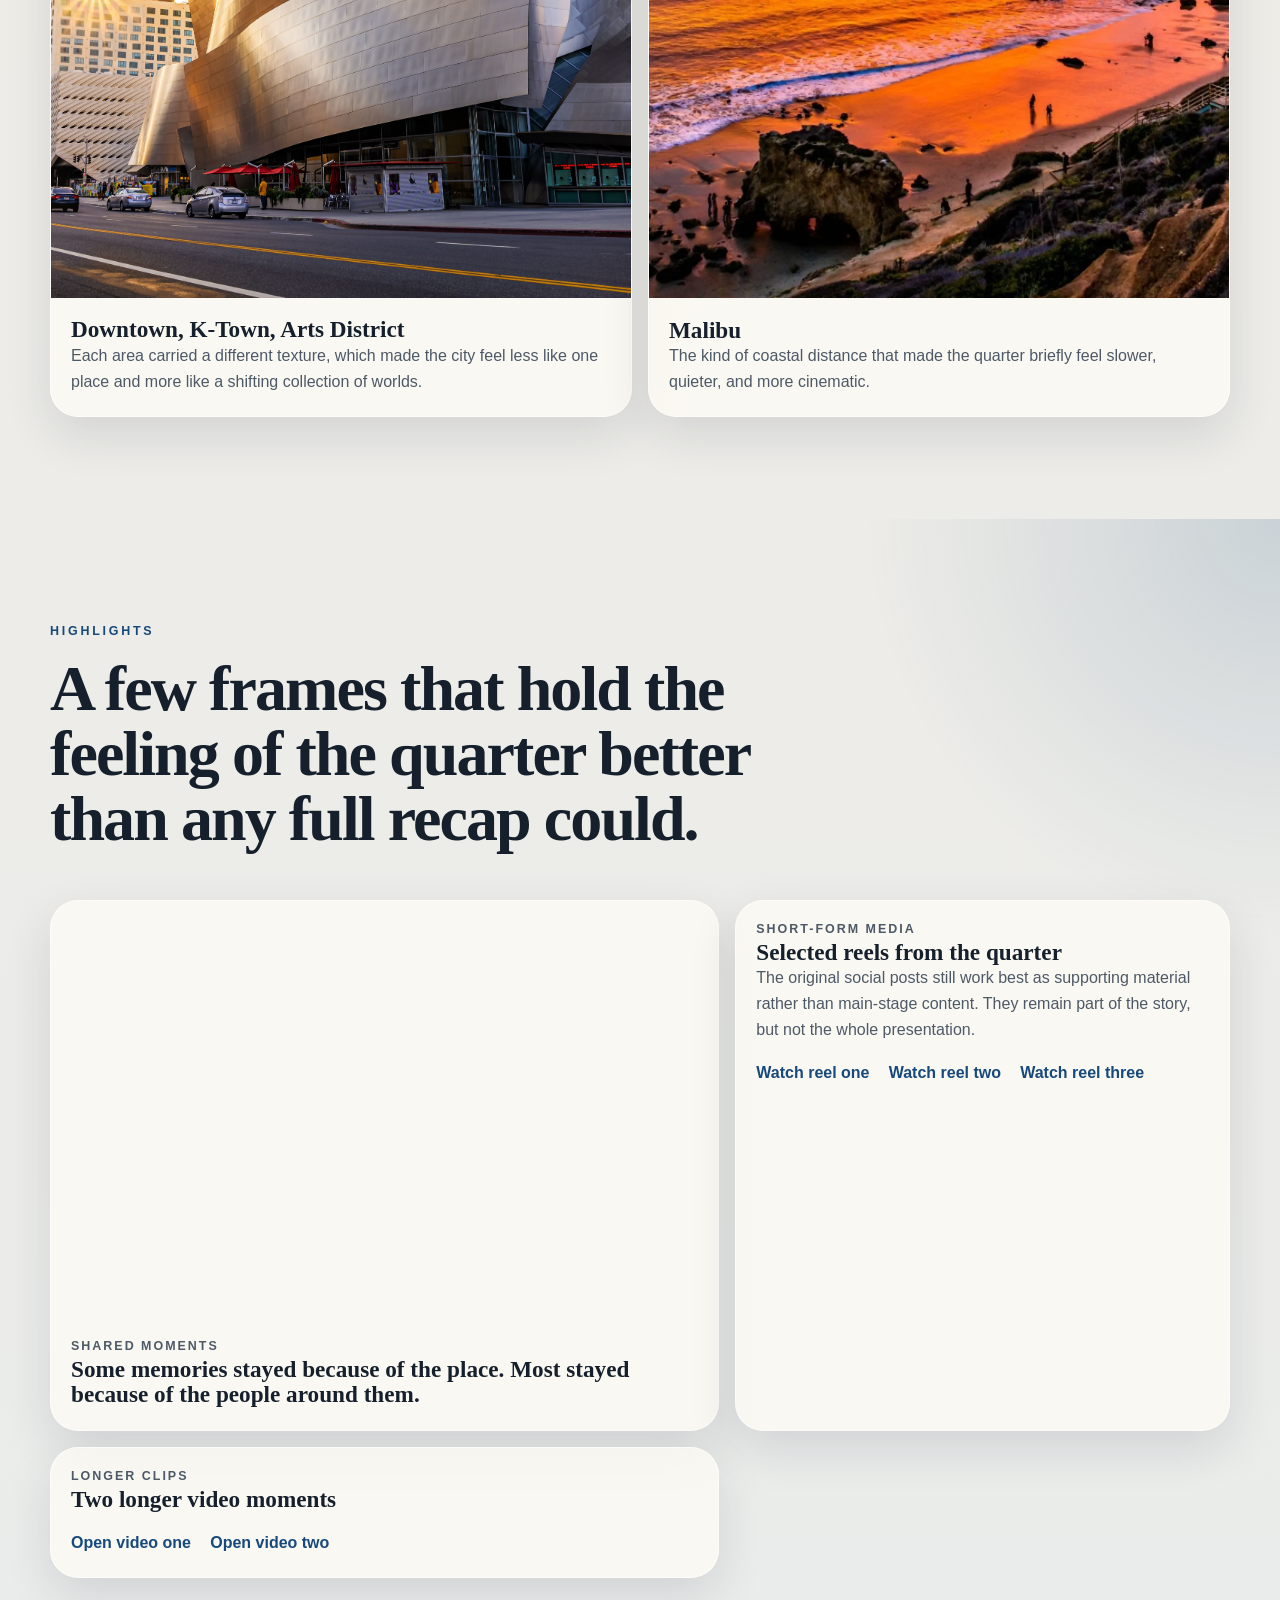
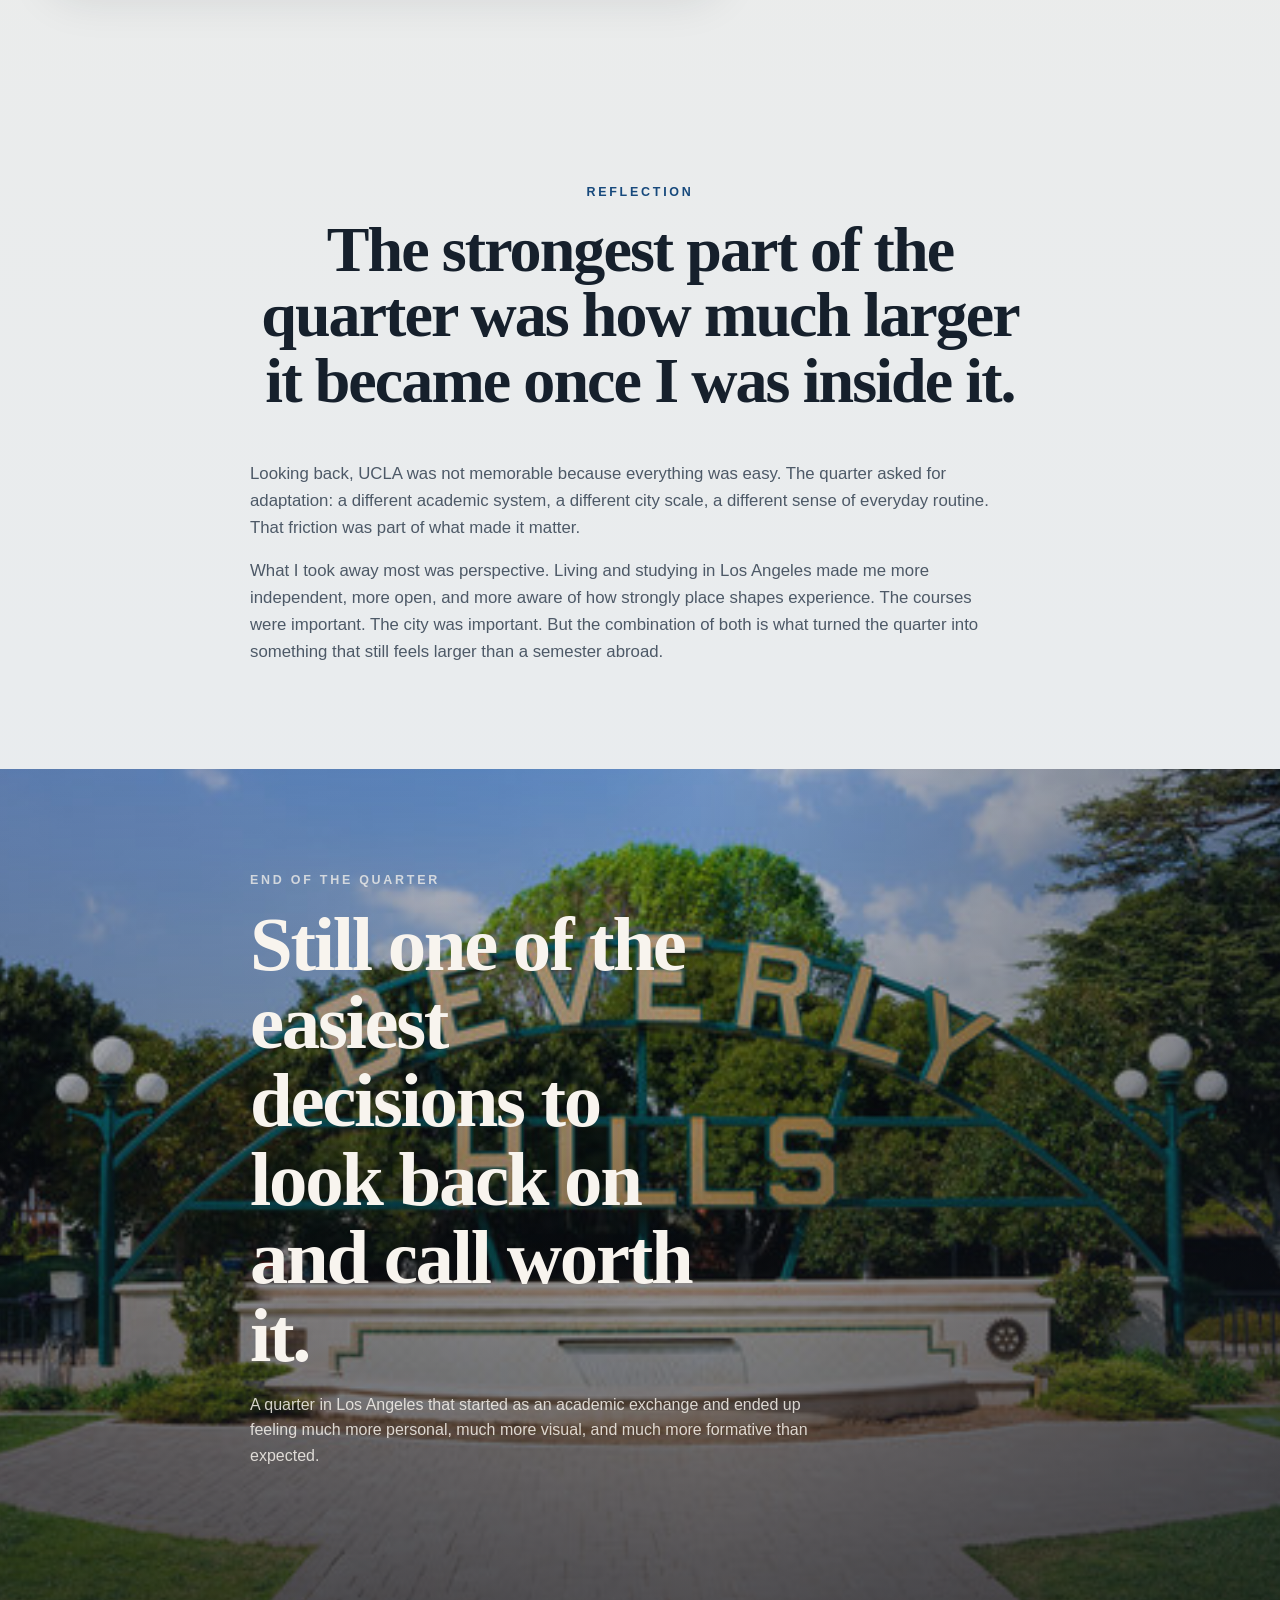
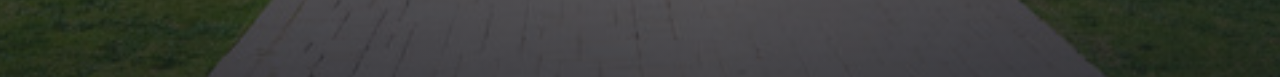
==== commit da2ec478: "first design changes" ====
--- a/index.html
+++ b/index.html
@@ -4,241 +4,408 @@
     <meta charset="UTF-8">
     <meta name="viewport" content="width=device-width, initial-scale=1.0">
     <title>A Quarter at UCLA</title>
-    <base href="https://nivolos.github.io/nak_ucla/">
-    <link rel="icon" href="images/icon512.PNG" size="512x512" type="image/png">
+    <meta
+        name="description"
+        content="A personal UCLA experience told as an editorial, cinematic journey through academics, campus life, Los Angeles, and reflection."
+    >
+    <link rel="icon" href="images/icon512.PNG" sizes="512x512" type="image/png">
     <link rel="stylesheet" href="css/myDesign.css">
 </head>
 <body>
-
-    <!--------------------------------------------------------------------------->
-    <!------------------------- Custom Banner ----------------------------------->
-<div class="custom-banner">
-    <span class="banner-logo">UCLA</span>
-    <div class="logo-container">
-        <img src="images/nordakademie-logo.png" alt="Nordakademie Logo" class="banner-nak-logo">
-    </div>
-</div>
-
-    <!---------------------------------------------------------------------------->
-    <!------------------------- Navigation Bar ----------------------------------->
-<nav class="section-nav">
-    <button class="menu-toggle" aria-label="Toggle Navigation">☰</button>
-    <div class="nav-links">
-        <a href="#introduction" class="nav-link">Introduction</a>
-        <a href="#academics" class="nav-link">Academic Highlights</a>
-        <a href="#campus-life" class="nav-link">Campus Life</a>
-        <a href="#exploring-la" class="nav-link">Exploring Los Angeles</a>
-        <a href="#media" class="nav-link">Media Highlights</a>
-        <a href="#reflection" class="nav-link">Reflection</a>
-    </div>
-</nav>
-
-
-    <!-------------------------------------------------------------------------->
-    <!------------------------- Main Content ----------------------------------->
-<div class="content">
-    <h1 class="title">A Quarter at UCLA</h1>
-    <p>Disclaimer: This is a constant work in progress - I dont know what I'm doing but I'll figure it out along the way. <br>
-        If anything isnt working, there should be a way of letting me know eventually - hopefully. </p>
-
-    <!-- Introduction Section -->
-    <section id="introduction">
-        <h2>Introduction</h2>
-        <p>
-            Well, starting off, I definitely did not prepare early enough.
-            Most of what I had to do was done roughly a month or two before the start of my quarter at UCLA.<br><br>
-            To take a step back:<br>
-            At the NAK we all have the not entirely normal, yet typical, <em>half-year</em> semester. This is not the case at UCLA or in most universities in the States, for that matter.<br>
-            Here, mostly everything is based on the quarterly system (<em>which, as a side note, is a subjectively preferable choice</em>).<br>
-            On a side note - here is the <a href="https://cis.nordakademie.de/index.php?eID=dumpFile&t=f&f=9823&token=9d0bb8990ae05085e2ca0add2a2f2e71384de1c6">presentation</a> from the NAK about the UCLA
-        </p>
-    </section>
-
-    <!-------------------------------------------------------------------------------->
-    <!------------------------- Academic Highlights ---------------------------------->
-    <section id="academics">
-        <h2>Academic Highlights</h2>
-        <p>
-            Generally, at UCLA, you have a lot of choices from the UCLA Extension program.<br>
-            They are pricey, though, so here is what I chose:
-        </p>
-        <div class="course-tiles-container">
-            <a href="principles-of-macroeconomics.html" class="course-tile">
-                <h3>Principles of Macroeconomics</h3>
-                <p>$722</p>
-            </a>
-            <a href="global-supply-chain-management.html" class="course-tile">
-                <h3>Global Supply Chain Management</h3>
-                <p>$855</p>
-            </a>
-            <a href="cost-accounting-analysis.html" class="course-tile">
-                <h3>Cost Accounting & Analysis</h3>
-                <p>$855</p>
-            </a>
-            <a href="html-css.html" class="course-tile">
-                <h3>HTML & CSS</h3>
-                <p>$1095</p>
-            </a>
-        </div>
-        <p class="download-all-link">
-            <a href="all-courses.html">Download all course materials</a>
-        </p>
-        <p>
-            I chose the first three based on subjects/classes that are mandatory in the Business-IT curriculum of the NAK.<br>
-            HTML & CSS is one of the 3 mandatory free-choices, which in turns mean 2 more choices are waiting for me in Germany.
-        </p>
-        <h3>Learning Agreements</h3>
-        <p>
-            I completed the <a href="https://cis.nordakademie.de/index.php?eID=dumpFile&t=f&f=958&token=678c50b5929266bd0d9884cf679fd5cac0253973">learning agreement</a> way too late—about a month before my flight. But the NAK employees came through and checked my learning agreements within days, ensuring I was all set for my UCLA courses.<br>
-            Don't forget that these can be mandatory to be able to get the grades of the chosen abroad classes acknowledged. This depends on if your chosen subjects are already on the List of equivalence (<a href="https://cis.nordakademie.de/index.php?eID=dumpFile&t=f&f=9997&token=1b59e9d3de844999b3ea27d644750d6cb73872e7"> Äquivalenzliste</a>)
-        </p>
-    </section>
-
-    <!-------------------------------------------------------------------------------->
-    <!------------------------- Campus Life Section ---------------------------------->
-    <section id="campus-life">
-        <h2>Campus Life</h2>
-        <div class="tiles-container">
-            <div class="background-container"></div>
-            <div class="tiles-grid">
-                <div class="tile" id="tile-1" data-content="Nordakademie is pretty small and personal, which has its perks—you get to know everyone, and the professors are super approachable. UCLA, on the other hand, is massive. We’re talking over 45,000 students from all around the world. It’s a cultural melting pot, which makes it exciting but probably a bit overwhelming if you’re used to Nordakademie’s more intimate vibe.">Diversity</div>
-                <div class="tile" id="tile-2" data-content="UCLA has over 1,000 clubs—seriously, there’s a group for just about anything. Whether it’s sports, coding, or even surfing, there’s something happening every day. Nordakademie has student clubs too, but on a much smaller scale. The variety at UCLA would be amazing, but it might also feel a bit chaotic compared to the more straightforward setup back home.">Clubs & Activities</div>
-                <div class="tile" id="tile-3" data-content="Most students at UCLA live in dorms on campus, which are super social and have their own dining halls. It’s like living in a buzzing little community. At Nordakademie, most of us commute or live off-campus, which gives a bit more independence. Living at UCLA would be more of a full-on university experience, with constant activities and people around.">On-Campus Living</div>
-                <div class="tile" id="tile-4" data-content="UCLA’s campus feels like a whole city. There are libraries, gyms, swimming pools, and iconic spots like Royce Hall. At Nordakademie, the campus is much smaller and more focused—you’ve got what you need without getting lost. UCLA’s scale would definitely be a big change, but it also means there’s always something new to explore.">Facilities</div>
-                <div class="tile" id="tile-5" data-content="UCLA is crazy about sports. They have huge games, especially basketball and football, that bring thousands of students together. It’s all about school spirit. Nordakademie doesn’t really have that kind of sports culture—it’s more low-key. If you’re into the idea of big stadium vibes, UCLA would be a whole new level.">Sports</div>
-                <div class="tile" id="tile-6" data-content="UCLA is known for its amazing dining halls. You’ll find everything from burgers to international dishes, and it’s all really high quality. Nordakademie’s food setup is a lot simpler, more about getting the job done. UCLA’s food scene would definitely feel like an upgrade if you’re into variety.">Food & Dining</div>
-                <div class="tile" id="tile-7" data-content="UCLA is huge on academics, with tons of libraries, research opportunities, and famous professors. Nordakademie, though, balances academics with real-world experience through internships and smaller classes. UCLA has way more options, but you might miss that personalized support we’re used to at Nordakademie.">Academics</div>
-                <div class="tile" id="tile-8" data-content="Nordakademie is in Elmshorn—a calm, practical spot close to Hamburg. UCLA? It’s in Los Angeles. Think beaches, Hollywood, and endless things to do. While Nordakademie offers a quieter, focused environment, UCLA throws you into the middle of a vibrant city with non-stop action.">Exploration</div>
-            </div>
-        </div>
-    </section>
-
-    <!-------------------------------------------------------------------------------->
-    <!---------------------- Exploring Los Angeles Section --------------------------->
-   <section id="exploring-la">
-    <h2>Exploring Los Angeles</h2>
-    <p>
-        Los Angeles is a city that offers something for everyone—from iconic landmarks to hidden gems. My time exploring LA was packed with adventures, but the real highlight was sharing those experiences with others.
-    </p>
-    <div class="exploring-destinations">
-        <div class="destination">
-            <h3>Santa Monica & Venice Beach</h3>
+<header class="site-header">
+    <a class="brand" href="#hero" aria-label="A Quarter at UCLA">
+        <span class="brand-mark">UCLA</span>
+        <span class="brand-copy">A Quarter at UCLA</span>
+    </a>
+    <button class="menu-toggle" type="button" aria-expanded="false" aria-controls="site-nav">
+        <span></span>
+        <span></span>
+        <span></span>
+        <span class="sr-only">Toggle navigation</span>
+    </button>
+    <nav id="site-nav" class="site-nav" aria-label="Section navigation">
+        <a href="#context">Why UCLA</a>
+        <a href="#overview">At a Glance</a>
+        <a href="#academics">Academics</a>
+        <a href="#campus-life">Campus Life</a>
+        <a href="#los-angeles">Los Angeles</a>
+        <a href="#highlights">Highlights</a>
+        <a href="#reflection">Reflection</a>
+    </nav>
+</header>
+
+<main class="experience-page">
+    <section id="hero" class="section section-hero">
+        <div class="hero-media-wrap">
+            <img
+                class="hero-media"
+                src="images/getty-museum.jpg"
+                alt="A sunlit view across Los Angeles from the Getty Museum"
+                fetchpriority="high"
+            >
+            <div class="hero-media-overlay"></div>
+        </div>
+        <div class="hero-content shell">
+            <p class="eyebrow reveal">UCLA Extension / Los Angeles / Personal Experience</p>
+            <h1 class="hero-title reveal">A Quarter at UCLA</h1>
+            <p class="hero-subtitle reveal">
+                Three months that started with academics and ended up changing how I think about scale,
+                independence, and what a city can feel like.
+            </p>
+            <div class="hero-meta reveal">
+                <span>From Nordakademie to Los Angeles</span>
+                <span>Study, city, motion, memory</span>
+            </div>
+        </div>
+        <a class="scroll-cue" href="#context" aria-label="Scroll to the next section">
+            <span class="scroll-label">Scroll</span>
+            <span class="scroll-line"></span>
+        </a>
+    </section>
+
+    <section id="context" class="section section-context">
+        <div class="shell shell-grid shell-grid--context">
+            <div class="section-heading reveal">
+                <p class="eyebrow">Why UCLA</p>
+                <h2>The quarter was never just about taking classes abroad.</h2>
+            </div>
+            <div class="section-copy reveal">
+                <p>
+                    I chose UCLA because it promised more than a change of campus. It offered a different rhythm,
+                    a different academic environment, and a city with enough scale to make every day feel open-ended.
+                    Coming from Germany and a much smaller university setting, Los Angeles represented exactly the kind
+                    of contrast that makes an experience memorable.
+                </p>
+                <p>
+                    What made the quarter meaningful was not only where I studied, but how completely the setting
+                    shifted my perspective. UCLA gave structure to the experience. Los Angeles gave it atmosphere.
+                </p>
+            </div>
+            <aside class="context-aside reveal">
+                <div class="context-card tilt-card" data-tilt>
+                    <img
+                        src="images/marina-del-rey.jpg"
+                        alt="Boats and calm water at Marina del Rey in warm light"
+                        loading="lazy"
+                        decoding="async"
+                    >
+                    <div class="context-card-copy">
+                        <p class="context-card-label">Personal Context</p>
+                        <p class="context-card-text">
+                            A quarter framed by contrast: smaller-campus habits on one side, LA scale on the other.
+                        </p>
+                    </div>
+                </div>
+            </aside>
+        </div>
+    </section>
+
+    <section id="overview" class="section section-overview">
+        <div class="shell">
+            <div class="section-heading section-heading--center reveal">
+                <p class="eyebrow">At a Glance</p>
+                <h2>The shape of the quarter, clearly framed.</h2>
+            </div>
+            <div class="overview-grid">
+                <article class="overview-item reveal">
+                    <span class="overview-value">1</span>
+                    <h3>Quarter</h3>
+                    <p>A compact academic format that made every week feel fast, focused, and full.</p>
+                </article>
+                <article class="overview-item reveal">
+                    <span class="overview-value">4</span>
+                    <h3>Courses</h3>
+                    <p>Chosen across economics, supply chain, accounting, and web fundamentals.</p>
+                </article>
+                <article class="overview-item reveal">
+                    <span class="overview-value">2</span>
+                    <h3>Worlds</h3>
+                    <p>Academic structure by day, city-scale discovery in every gap around it.</p>
+                </article>
+                <article class="overview-item reveal">
+                    <span class="overview-value">1</span>
+                    <h3>Takeaway</h3>
+                    <p>More independence, more perspective, and a much wider sense of what studying abroad can be.</p>
+                </article>
+            </div>
+        </div>
+    </section>
+
+    <section id="academics" class="section section-academics">
+        <div class="shell">
+            <div class="section-heading reveal">
+                <p class="eyebrow">Academics</p>
+                <h2>Learning in Los Angeles meant range, pace, and a different kind of perspective.</h2>
+            </div>
+            <div class="section-intro reveal">
+                <p>
+                    The academic side of the quarter mattered because it grounded everything else. The courses were
+                    practical, varied, and easy to connect back to my degree, but they also gave the experience a
+                    sharper rhythm. They were the structure inside a city that always felt bigger than the schedule.
+                </p>
+            </div>
+            <div class="course-grid">
+                <article class="course-card reveal tilt-card" data-tilt>
+                    <p class="course-label">Economics</p>
+                    <h3>Principles of Macroeconomics</h3>
+                    <p>
+                        A wider view on how economies move, react, and create the kind of context that makes global
+                        decision-making easier to read.
+                    </p>
+                    <a href="principles-of-macroeconomics.html">Open course page</a>
+                </article>
+                <article class="course-card reveal tilt-card" data-tilt>
+                    <p class="course-label">Operations</p>
+                    <h3>Global Supply Chain Management</h3>
+                    <p>
+                        One of the clearest examples of how global systems, logistics, and business reality connect
+                        once theory meets scale.
+                    </p>
+                    <a href="global-supply-chain-management.html">Open course page</a>
+                </article>
+                <article class="course-card reveal tilt-card" data-tilt>
+                    <p class="course-label">Finance</p>
+                    <h3>Cost Accounting &amp; Analysis</h3>
+                    <p>
+                        A more detailed look at decision-making through numbers, structure, and the logic behind how
+                        companies evaluate performance.
+                    </p>
+                    <a href="cost-accounting-analysis.html">Open course page</a>
+                </article>
+                <article class="course-card reveal tilt-card" data-tilt>
+                    <p class="course-label">Craft</p>
+                    <h3>HTML &amp; CSS</h3>
+                    <p>
+                        The course that unexpectedly made the quarter feel even more tangible by connecting design,
+                        structure, and building on the web.
+                    </p>
+                    <a href="html-css.html">Open course page</a>
+                </article>
+            </div>
+            <div class="section-actions reveal">
+                <a class="text-link" href="all-courses.html">Browse the full course archive</a>
+            </div>
+        </div>
+    </section>
+
+    <section id="campus-life" class="section section-campus">
+        <div class="shell">
+            <div class="section-heading reveal">
+                <p class="eyebrow">Campus Life</p>
+                <h2>What stayed with me most was how alive the campus felt from one end of the day to the other.</h2>
+            </div>
+            <div class="campus-feature reveal">
+                <div class="campus-feature-copy">
+                    <p class="campus-feature-label">Daily Atmosphere</p>
+                    <p class="campus-feature-quote">
+                        UCLA felt less like a collection of buildings and more like a full environment with its own
+                        energy, routines, and momentum.
+                    </p>
+                </div>
+            </div>
+            <div class="campus-grid">
+                <article class="campus-card reveal">
+                    <h3>Scale &amp; Energy</h3>
+                    <p>
+                        Coming from a much smaller university setting, the sheer size of UCLA immediately changed how
+                        campus life felt. There was always movement, always people, always something happening.
+                    </p>
+                </article>
+                <article class="campus-card reveal">
+                    <h3>Community</h3>
+                    <p>
+                        The international mix made everyday conversations interesting. The campus never felt narrow or
+                        isolated because so many backgrounds, perspectives, and ambitions met in the same spaces.
+                    </p>
+                </article>
+                <article class="campus-card reveal">
+                    <h3>Clubs, Food, Routine</h3>
+                    <p>
+                        UCLA's appeal was not one single highlight. It was the feeling that the campus had enough
+                        depth to make every day look slightly different.
+                    </p>
+                </article>
+                <article class="campus-card reveal">
+                    <h3>School Spirit</h3>
+                    <p>
+                        Sports culture, pride, and scale all added to the sense that UCLA was not only a place to
+                        study, but a place people genuinely identified with.
+                    </p>
+                </article>
+            </div>
+        </div>
+    </section>
+
+    <section id="los-angeles" class="section section-la">
+        <div class="shell">
+            <div class="section-heading reveal">
+                <p class="eyebrow">Los Angeles</p>
+                <h2>The city made the quarter feel wider, brighter, and far less predictable.</h2>
+            </div>
+            <div class="section-intro reveal">
+                <p>
+                    UCLA gave the experience its center of gravity. Los Angeles gave it range. What made the city stay
+                    with me was not only the list of places, but how differently each part of it felt once you moved
+                    through it.
+                </p>
+            </div>
+            <div class="location-grid">
+                <article class="location-card reveal tilt-card" data-tilt>
+                    <img
+                        src="images/santa-monica.jpg"
+                        alt="Palm trees and the atmosphere of Santa Monica near the coast"
+                        loading="lazy"
+                        decoding="async"
+                    >
+                    <div class="location-card-copy">
+                        <h3>Santa Monica &amp; Venice</h3>
+                        <p>The coastline delivered exactly the version of Los Angeles people imagine, but with a pace that made it easy to stay longer than planned.</p>
+                    </div>
+                </article>
+                <article class="location-card reveal tilt-card" data-tilt>
+                    <img
+                        src="images/marina-del-rey.jpg"
+                        alt="Marina del Rey waterfront with boats and open sky"
+                        loading="lazy"
+                        decoding="async"
+                    >
+                    <div class="location-card-copy">
+                        <h3>Marina del Rey</h3>
+                        <p>Quieter, calmer, and almost restorative compared to the louder edges of the city.</p>
+                    </div>
+                </article>
+                <article class="location-card reveal tilt-card" data-tilt>
+                    <img
+                        src="images/getty-museum.jpg"
+                        alt="Getty Museum setting with a view over the city"
+                        loading="lazy"
+                        decoding="async"
+                    >
+                    <div class="location-card-copy">
+                        <h3>Getty &amp; Griffith</h3>
+                        <p>Two places where the city made the strongest visual impression, especially when the skyline started to flatten into light.</p>
+                    </div>
+                </article>
+                <article class="location-card reveal tilt-card" data-tilt>
+                    <img
+                        src="images/downtown-la.jpg"
+                        alt="Downtown Los Angeles skyline"
+                        loading="lazy"
+                        decoding="async"
+                    >
+                    <div class="location-card-copy">
+                        <h3>Downtown, K-Town, Arts District</h3>
+                        <p>Each area carried a different texture, which made the city feel less like one place and more like a shifting collection of worlds.</p>
+                    </div>
+                </article>
+                <article class="location-card reveal tilt-card" data-tilt>
+                    <img
+                        src="images/malibu.jpeg"
+                        alt="Coastline and ocean light in Malibu"
+                        loading="lazy"
+                        decoding="async"
+                    >
+                    <div class="location-card-copy">
+                        <h3>Malibu</h3>
+                        <p>The kind of coastal distance that made the quarter briefly feel slower, quieter, and more cinematic.</p>
+                    </div>
+                </article>
+            </div>
+        </div>
+    </section>
+
+    <section id="highlights" class="section section-highlights">
+        <div class="shell">
+            <div class="section-heading reveal">
+                <p class="eyebrow">Highlights</p>
+                <h2>A few frames that hold the feeling of the quarter better than any full recap could.</h2>
+            </div>
+            <div class="highlight-grid">
+                <article class="highlight-card highlight-card--large reveal">
+                    <img
+                        src="images/universal-studios2.jpg"
+                        alt="Universal Studios visit during the quarter"
+                        loading="lazy"
+                        decoding="async"
+                    >
+                    <div class="highlight-copy">
+                        <p class="highlight-label">Shared Moments</p>
+                        <h3>Some memories stayed because of the place. Most stayed because of the people around them.</h3>
+                    </div>
+                </article>
+                <article class="highlight-card reveal">
+                    <div class="highlight-copy">
+                        <p class="highlight-label">Short-form media</p>
+                        <h3>Selected reels from the quarter</h3>
+                        <p>
+                            The original social posts still work best as supporting material rather than main-stage content.
+                            They remain part of the story, but not the whole presentation.
+                        </p>
+                        <div class="media-links">
+                            <a href="https://www.instagram.com/reel/DD8aVBCInH3/" target="_blank" rel="noreferrer">Watch reel one</a>
+                            <a href="https://www.instagram.com/reel/DDCCTJoxc2K/" target="_blank" rel="noreferrer">Watch reel two</a>
+                            <a href="https://www.instagram.com/reel/DBszqINRDdP/" target="_blank" rel="noreferrer">Watch reel three</a>
+                        </div>
+                    </div>
+                </article>
+                <article class="highlight-card reveal">
+                    <div class="highlight-copy">
+                        <p class="highlight-label">Longer clips</p>
+                        <h3>Two longer video moments</h3>
+                        <div class="media-links">
+                            <a href="https://www.youtube.com/watch?v=oR_m5OFH7xA" target="_blank" rel="noreferrer">Open video one</a>
+                            <a href="https://www.youtube.com/watch?v=IqSB3BWrO8M" target="_blank" rel="noreferrer">Open video two</a>
+                        </div>
+                    </div>
+                </article>
+            </div>
+        </div>
+    </section>
+
+    <section id="reflection" class="section section-reflection">
+        <div class="shell shell--narrow">
+            <div class="section-heading section-heading--center reveal">
+                <p class="eyebrow">Reflection</p>
+                <h2>The strongest part of the quarter was how much larger it became once I was inside it.</h2>
+            </div>
+            <div class="reflection-copy reveal">
+                <p>
+                    Looking back, UCLA was not memorable because everything was easy. The quarter asked for adaptation:
+                    a different academic system, a different city scale, a different sense of everyday routine. That
+                    friction was part of what made it matter.
+                </p>
+                <p>
+                    What I took away most was perspective. Living and studying in Los Angeles made me more independent,
+                    more open, and more aware of how strongly place shapes experience. The courses were important. The
+                    city was important. But the combination of both is what turned the quarter into something that still
+                    feels larger than a semester abroad.
+                </p>
+            </div>
+        </div>
+    </section>
+
+    <section id="outro" class="section section-outro">
+        <div class="outro-media-wrap">
+            <img
+                class="outro-media"
+                src="images/beverly-hills.jpg"
+                alt="Sunlit palm-lined street in Los Angeles"
+                loading="lazy"
+                decoding="async"
+            >
+            <div class="outro-media-overlay"></div>
+        </div>
+        <div class="shell shell--narrow outro-content reveal">
+            <p class="eyebrow">End of the Quarter</p>
+            <h2>Still one of the easiest decisions to look back on and call worth it.</h2>
             <p>
-                Santa Monica Pier is as iconic as you'd imagine, and Venice Beach has its own unique vibe. Whether you're walking along the boardwalk, checking out street performers, or just soaking up the ocean views, these beaches are worth hanging out and about on. Also Santa Monica Pier.
+                A quarter in Los Angeles that started as an academic exchange and ended up feeling much more personal,
+                much more visual, and much more formative than expected.
             </p>
         </div>
-        <div class="destination">
-            <h3>Marina del Rey</h3>
-            <p>
-                A quieter alternative to Santa Monica and Venice, Marina del Rey is perfect for relaxing by the water or grabbing a bite at one of the many waterfront restaurants. Also while youre at UCLA you will get the chance to go kayaking with other extension students - would most definitely recommend!
-            </p>
-        </div>
-        <div class="destination">
-            <h3>Getty Museum & Griffith Observatory</h3>
-            <p>
-                The Getty Museum offers does offer art but to be honest I'm all about the view of the city, probably one of the best views of LA. The Griffith Observatory is great for hiking towards the Hollywood Sign or a night out with breathtaking cityscapes and stargazing. It also has an amazing view of LA, especially at nighttime.
-            </p>
-        </div>
-        <div class="destination">
-            <h3>Hollywood & Beverly Hills</h3>
-            <p>
-                The Walk of Fame, Beverly Hills, and other tourist hotspots are worth visiting for the photos and the experience. Just don't set your expectations too high—it can get crowded. Oh and the Walk of Fame is rather dirty and camping grounds for homeless people.
-            </p>
-        </div>
-        <div class="destination">
-            <h3>Downtown LA, K-Town, & Arts District</h3>
-            <p>
-                Downtown has its charm, but places like KoreaTown and the ArtsDistrict have their own energy. You’ll find amazing food and cool spots for a night out. KTown never sleeps and has some amazing food (if you like asian foods)
-            </p>
-        </div>
-        <div class="destination">
-            <h3>Compton (Drive Through)</h3>
-            <p>
-                Compton is an area I passed through—it’s probably not an area I’d recommend exploring on foot, but driving through gives a different perspective of LA. Its a bit like the movies depict - cars jacked up on cinder blocks without any wheels, others taken apart partially. It really doesnt feel safe.
-            </p>
-        </div>
-        <div class="destination">
-            <h3>Universal Studios</h3>
-            <p>
-                Universal Studios is a fun experience, but if you're deciding between this and Disney, I’d honestly recommend Disney based on my friend's feedback. Thing is the price ($100+ for Universal, $200+ for Disney for a Day Ticket)
-            </p>
-        </div>
-        <div class="destination">
-            <h3>Malibu</h3>
-            <p>
-                Malibu offers stunning beaches and a more laid-back vibe compared to the busier spots in LA. It’s perfect for a relaxing day trip, with scenic drives and great seafood restaurants along the coast. Or, as of recent news, home to wildfires that diminish everything in their paths
-            </p>
-        </div>
-    </div>
-    <div class="exploring-advice">
-        <h3>Key Tip</h3>
-        <p>
-            Exploring LA is as much about the people as it is about the places. Finding a group to go on adventures with makes the experience a hundred times better. And luckily, meeting people is super easy, since everybody is coming to LA from all over the World and are willing and looking to connect.
-        </p>
-    </div>
-
-
-</section>
-
-    <!-------------------------------------------------------------------------------->
-    <!--------------------------- Media Section -------------------------------------->
-    <section id="media">
-        <h2>Media Highlights</h2>
-        <p style="background-color: yellow;">
-            Below are some videos that capture memorable moments and provide a glimpse into my UCLA experience.
-        </p>
-        <div class=instagram-posts>
-        <blockquote class="instagram-media" data-instgrm-captioned data-instgrm-permalink="https://www.instagram.com/reel/DD8aVBCInH3/?utm_source=ig_embed&amp;utm_campaign=loading" data-instgrm-version="14" style=" background:#FFF; border:0; border-radius:3px; box-shadow:0 0 1px 0 rgba(0,0,0,0.5),0 1px 10px 0 rgba(0,0,0,0.15); margin: 1px; max-width:540px; min-width:326px; padding:0; width:99.375%; width:-webkit-calc(100% - 2px); width:calc(100% - 2px);"><div style="padding:16px;"> <a href="https://www.instagram.com/reel/DD8aVBCInH3/?utm_source=ig_embed&amp;utm_campaign=loading" style=" background:#FFFFFF; line-height:0; padding:0 0; text-align:center; text-decoration:none; width:100%;" target="_blank"> <div style=" display: flex; flex-direction: row; align-items: center;"> <div style="background-color: #F4F4F4; border-radius: 50%; flex-grow: 0; height: 40px; margin-right: 14px; width: 40px;"></div> <div style="display: flex; flex-direction: column; flex-grow: 1; justify-content: center;"> <div style=" background-color: #F4F4F4; border-radius: 4px; flex-grow: 0; height: 14px; margin-bottom: 6px; width: 100px;"></div> <div style=" background-color: #F4F4F4; border-radius: 4px; flex-grow: 0; height: 14px; width: 60px;"></div></div></div><div style="padding: 19% 0;"></div> <div style="display:block; height:50px; margin:0 auto 12px; width:50px;"><svg width="50px" height="50px" viewBox="0 0 60 60" version="1.1" xmlns="https://www.w3.org/2000/svg" xmlns:xlink="https://www.w3.org/1999/xlink"><g stroke="none" stroke-width="1" fill="none" fill-rule="evenodd"><g transform="translate(-511.000000, -20.000000)" fill="#000000"><g><path d="M556.869,30.41 C554.814,30.41 553.148,32.076 553.148,34.131 C553.148,36.186 554.814,37.852 556.869,37.852 C558.924,37.852 560.59,36.186 560.59,34.131 C560.59,32.076 558.924,30.41 556.869,30.41 M541,60.657 C535.114,60.657 530.342,55.887 530.342,50 C530.342,44.114 535.114,39.342 541,39.342 C546.887,39.342 551.658,44.114 551.658,50 C551.658,55.887 546.887,60.657 541,60.657 M541,33.886 C532.1,33.886 524.886,41.1 524.886,50 C524.886,58.899 532.1,66.113 541,66.113 C549.9,66.113 557.115,58.899 557.115,50 C557.115,41.1 549.9,33.886 541,33.886 M565.378,62.101 C565.244,65.022 564.756,66.606 564.346,67.663 C563.803,69.06 563.154,70.057 562.106,71.106 C561.058,72.155 560.06,72.803 558.662,73.347 C557.607,73.757 556.021,74.244 553.102,74.378 C549.944,74.521 548.997,74.552 541,74.552 C533.003,74.552 532.056,74.521 528.898,74.378 C525.979,74.244 524.393,73.757 523.338,73.347 C521.94,72.803 520.942,72.155 519.894,71.106 C518.846,70.057 518.197,69.06 517.654,67.663 C517.244,66.606 516.755,65.022 516.623,62.101 C516.479,58.943 516.448,57.996 516.448,50 C516.448,42.003 516.479,41.056 516.623,37.899 C516.755,34.978 517.244,33.391 517.654,32.338 C518.197,30.938 518.846,29.942 519.894,28.894 C520.942,27.846 521.94,27.196 523.338,26.654 C524.393,26.244 525.979,25.756 528.898,25.623 C532.057,25.479 533.004,25.448 541,25.448 C548.997,25.448 549.943,25.479 553.102,25.623 C556.021,25.756 557.607,26.244 558.662,26.654 C560.06,27.196 561.058,27.846 562.106,28.894 C563.154,29.942 563.803,30.938 564.346,32.338 C564.756,33.391 565.244,34.978 565.378,37.899 C565.522,41.056 565.552,42.003 565.552,50 C565.552,57.996 565.522,58.943 565.378,62.101 M570.82,37.631 C570.674,34.438 570.167,32.258 569.425,30.349 C568.659,28.377 567.633,26.702 565.965,25.035 C564.297,23.368 562.623,22.342 560.652,21.575 C558.743,20.834 556.562,20.326 553.369,20.18 C550.169,20.033 549.148,20 541,20 C532.853,20 531.831,20.033 528.631,20.18 C525.438,20.326 523.257,20.834 521.349,21.575 C519.376,22.342 517.703,23.368 516.035,25.035 C514.368,26.702 513.342,28.377 512.574,30.349 C511.834,32.258 511.326,34.438 511.181,37.631 C511.035,40.831 511,41.851 511,50 C511,58.147 511.035,59.17 511.181,62.369 C511.326,65.562 511.834,67.743 512.574,69.651 C513.342,71.625 514.368,73.296 516.035,74.965 C517.703,76.634 519.376,77.658 521.349,78.425 C523.257,79.167 525.438,79.673 528.631,79.82 C531.831,79.965 532.853,80.001 541,80.001 C549.148,80.001 550.169,79.965 553.369,79.82 C556.562,79.673 558.743,79.167 560.652,78.425 C562.623,77.658 564.297,76.634 565.965,74.965 C567.633,73.296 568.659,71.625 569.425,69.651 C570.167,67.743 570.674,65.562 570.82,62.369 C570.966,59.17 571,58.147 571,50 C571,41.851 570.966,40.831 570.82,37.631"></path></g></g></g></svg></div><div style="padding-top: 8px;"> <div style=" color:#3897f0; font-family:Arial,sans-serif; font-size:14px; font-style:normal; font-weight:550; line-height:18px;">Sieh dir diesen Beitrag auf Instagram an</div></div><div style="padding: 12.5% 0;"></div> <div style="display: flex; flex-direction: row; margin-bottom: 14px; align-items: center;"><div> <div style="background-color: #F4F4F4; border-radius: 50%; height: 12.5px; width: 12.5px; transform: translateX(0px) translateY(7px);"></div> <div style="background-color: #F4F4F4; height: 12.5px; transform: rotate(-45deg) translateX(3px) translateY(1px); width: 12.5px; flex-grow: 0; margin-right: 14px; margin-left: 2px;"></div> <div style="background-color: #F4F4F4; border-radius: 50%; height: 12.5px; width: 12.5px; transform: translateX(9px) translateY(-18px);"></div></div><div style="margin-left: 8px;"> <div style=" background-color: #F4F4F4; border-radius: 50%; flex-grow: 0; height: 20px; width: 20px;"></div> <div style=" width: 0; height: 0; border-top: 2px solid transparent; border-left: 6px solid #f4f4f4; border-bottom: 2px solid transparent; transform: translateX(16px) translateY(-4px) rotate(30deg)"></div></div><div style="margin-left: auto;"> <div style=" width: 0px; border-top: 8px solid #F4F4F4; border-right: 8px solid transparent; transform: translateY(16px);"></div> <div style=" background-color: #F4F4F4; flex-grow: 0; height: 12px; width: 16px; transform: translateY(-4px);"></div> <div style=" width: 0; height: 0; border-top: 8px solid #F4F4F4; border-left: 8px solid transparent; transform: translateY(-4px) translateX(8px);"></div></div></div> <div style="display: flex; flex-direction: column; flex-grow: 1; justify-content: center; margin-bottom: 24px;"> <div style=" background-color: #F4F4F4; border-radius: 4px; flex-grow: 0; height: 14px; margin-bottom: 6px; width: 224px;"></div> <div style=" background-color: #F4F4F4; border-radius: 4px; flex-grow: 0; height: 14px; width: 144px;"></div></div></a><p style=" color:#c9c8cd; font-family:Arial,sans-serif; font-size:14px; line-height:17px; margin-bottom:0; margin-top:8px; overflow:hidden; padding:8px 0 7px; text-align:center; text-overflow:ellipsis; white-space:nowrap;"><a href="https://www.instagram.com/reel/DD8aVBCInH3/?utm_source=ig_embed&amp;utm_campaign=loading" style=" color:#c9c8cd; font-family:Arial,sans-serif; font-size:14px; font-style:normal; font-weight:normal; line-height:17px; text-decoration:none;" target="_blank">Ein Beitrag geteilt von Philip S (@philip996)</a></p></div></blockquote>
-        <blockquote class="instagram-media" data-instgrm-captioned data-instgrm-permalink="https://www.instagram.com/reel/DDmE1L0xr_I/?utm_source=ig_embed&amp;utm_campaign=loading" data-instgrm-version="14" style=" background:#FFF; border:0; border-radius:3px; box-shadow:0 0 1px 0 rgba(0,0,0,0.5),0 1px 10px 0 rgba(0,0,0,0.15); margin: 1px; max-width:540px; min-width:326px; padding:0; width:99.375%; width:-webkit-calc(100% - 2px); width:calc(100% - 2px);"><div style="padding:16px;"> <a href="https://www.instagram.com/reel/DDmE1L0xr_I/?utm_source=ig_embed&amp;utm_campaign=loading" style=" background:#FFFFFF; line-height:0; padding:0 0; text-align:center; text-decoration:none; width:100%;" target="_blank"> <div style=" display: flex; flex-direction: row; align-items: center;"> <div style="background-color: #F4F4F4; border-radius: 50%; flex-grow: 0; height: 40px; margin-right: 14px; width: 40px;"></div> <div style="display: flex; flex-direction: column; flex-grow: 1; justify-content: center;"> <div style=" background-color: #F4F4F4; border-radius: 4px; flex-grow: 0; height: 14px; margin-bottom: 6px; width: 100px;"></div> <div style=" background-color: #F4F4F4; border-radius: 4px; flex-grow: 0; height: 14px; width: 60px;"></div></div></div><div style="padding: 19% 0;"></div> <div style="display:block; height:50px; margin:0 auto 12px; width:50px;"><svg width="50px" height="50px" viewBox="0 0 60 60" version="1.1" xmlns="https://www.w3.org/2000/svg" xmlns:xlink="https://www.w3.org/1999/xlink"><g stroke="none" stroke-width="1" fill="none" fill-rule="evenodd"><g transform="translate(-511.000000, -20.000000)" fill="#000000"><g><path d="M556.869,30.41 C554.814,30.41 553.148,32.076 553.148,34.131 C553.148,36.186 554.814,37.852 556.869,37.852 C558.924,37.852 560.59,36.186 560.59,34.131 C560.59,32.076 558.924,30.41 556.869,30.41 M541,60.657 C535.114,60.657 530.342,55.887 530.342,50 C530.342,44.114 535.114,39.342 541,39.342 C546.887,39.342 551.658,44.114 551.658,50 C551.658,55.887 546.887,60.657 541,60.657 M541,33.886 C532.1,33.886 524.886,41.1 524.886,50 C524.886,58.899 532.1,66.113 541,66.113 C549.9,66.113 557.115,58.899 557.115,50 C557.115,41.1 549.9,33.886 541,33.886 M565.378,62.101 C565.244,65.022 564.756,66.606 564.346,67.663 C563.803,69.06 563.154,70.057 562.106,71.106 C561.058,72.155 560.06,72.803 558.662,73.347 C557.607,73.757 556.021,74.244 553.102,74.378 C549.944,74.521 548.997,74.552 541,74.552 C533.003,74.552 532.056,74.521 528.898,74.378 C525.979,74.244 524.393,73.757 523.338,73.347 C521.94,72.803 520.942,72.155 519.894,71.106 C518.846,70.057 518.197,69.06 517.654,67.663 C517.244,66.606 516.755,65.022 516.623,62.101 C516.479,58.943 516.448,57.996 516.448,50 C516.448,42.003 516.479,41.056 516.623,37.899 C516.755,34.978 517.244,33.391 517.654,32.338 C518.197,30.938 518.846,29.942 519.894,28.894 C520.942,27.846 521.94,27.196 523.338,26.654 C524.393,26.244 525.979,25.756 528.898,25.623 C532.057,25.479 533.004,25.448 541,25.448 C548.997,25.448 549.943,25.479 553.102,25.623 C556.021,25.756 557.607,26.244 558.662,26.654 C560.06,27.196 561.058,27.846 562.106,28.894 C563.154,29.942 563.803,30.938 564.346,32.338 C564.756,33.391 565.244,34.978 565.378,37.899 C565.522,41.056 565.552,42.003 565.552,50 C565.552,57.996 565.522,58.943 565.378,62.101 M570.82,37.631 C570.674,34.438 570.167,32.258 569.425,30.349 C568.659,28.377 567.633,26.702 565.965,25.035 C564.297,23.368 562.623,22.342 560.652,21.575 C558.743,20.834 556.562,20.326 553.369,20.18 C550.169,20.033 549.148,20 541,20 C532.853,20 531.831,20.033 528.631,20.18 C525.438,20.326 523.257,20.834 521.349,21.575 C519.376,22.342 517.703,23.368 516.035,25.035 C514.368,26.702 513.342,28.377 512.574,30.349 C511.834,32.258 511.326,34.438 511.181,37.631 C511.035,40.831 511,41.851 511,50 C511,58.147 511.035,59.17 511.181,62.369 C511.326,65.562 511.834,67.743 512.574,69.651 C513.342,71.625 514.368,73.296 516.035,74.965 C517.703,76.634 519.376,77.658 521.349,78.425 C523.257,79.167 525.438,79.673 528.631,79.82 C531.831,79.965 532.853,80.001 541,80.001 C549.148,80.001 550.169,79.965 553.369,79.82 C556.562,79.673 558.743,79.167 560.652,78.425 C562.623,77.658 564.297,76.634 565.965,74.965 C567.633,73.296 568.659,71.625 569.425,69.651 C570.167,67.743 570.674,65.562 570.82,62.369 C570.966,59.17 571,58.147 571,50 C571,41.851 570.966,40.831 570.82,37.631"></path></g></g></g></svg></div><div style="padding-top: 8px;"> <div style=" color:#3897f0; font-family:Arial,sans-serif; font-size:14px; font-style:normal; font-weight:550; line-height:18px;">Sieh dir diesen Beitrag auf Instagram an</div></div><div style="padding: 12.5% 0;"></div> <div style="display: flex; flex-direction: row; margin-bottom: 14px; align-items: center;"><div> <div style="background-color: #F4F4F4; border-radius: 50%; height: 12.5px; width: 12.5px; transform: translateX(0px) translateY(7px);"></div> <div style="background-color: #F4F4F4; height: 12.5px; transform: rotate(-45deg) translateX(3px) translateY(1px); width: 12.5px; flex-grow: 0; margin-right: 14px; margin-left: 2px;"></div> <div style="background-color: #F4F4F4; border-radius: 50%; height: 12.5px; width: 12.5px; transform: translateX(9px) translateY(-18px);"></div></div><div style="margin-left: 8px;"> <div style=" background-color: #F4F4F4; border-radius: 50%; flex-grow: 0; height: 20px; width: 20px;"></div> <div style=" width: 0; height: 0; border-top: 2px solid transparent; border-left: 6px solid #f4f4f4; border-bottom: 2px solid transparent; transform: translateX(16px) translateY(-4px) rotate(30deg)"></div></div><div style="margin-left: auto;"> <div style=" width: 0px; border-top: 8px solid #F4F4F4; border-right: 8px solid transparent; transform: translateY(16px);"></div> <div style=" background-color: #F4F4F4; flex-grow: 0; height: 12px; width: 16px; transform: translateY(-4px);"></div> <div style=" width: 0; height: 0; border-top: 8px solid #F4F4F4; border-left: 8px solid transparent; transform: translateY(-4px) translateX(8px);"></div></div></div> <div style="display: flex; flex-direction: column; flex-grow: 1; justify-content: center; margin-bottom: 24px;"> <div style=" background-color: #F4F4F4; border-radius: 4px; flex-grow: 0; height: 14px; margin-bottom: 6px; width: 224px;"></div> <div style=" background-color: #F4F4F4; border-radius: 4px; flex-grow: 0; height: 14px; width: 144px;"></div></div></a><p style=" color:#c9c8cd; font-family:Arial,sans-serif; font-size:14px; line-height:17px; margin-bottom:0; margin-top:8px; overflow:hidden; padding:8px 0 7px; text-align:center; text-overflow:ellipsis; white-space:nowrap;"><a href="https://www.instagram.com/reel/DDmE1L0xr_I/?utm_source=ig_embed&amp;utm_campaign=loading" style=" color:#c9c8cd; font-family:Arial,sans-serif; font-size:14px; font-style:normal; font-weight:normal; line-height:17px; text-decoration:none;" target="_blank">Ein Beitrag geteilt von Paul Kolodziej (@paulkolo11)</a></p></div></blockquote>
-        <blockquote class="instagram-media" data-instgrm-captioned data-instgrm-permalink="https://www.instagram.com/reel/DDCCTJoxc2K/?utm_source=ig_embed&amp;utm_campaign=loading" data-instgrm-version="14" style=" background:#FFF; border:0; border-radius:3px; box-shadow:0 0 1px 0 rgba(0,0,0,0.5),0 1px 10px 0 rgba(0,0,0,0.15); margin: 1px; max-width:540px; min-width:326px; padding:0; width:99.375%; width:-webkit-calc(100% - 2px); width:calc(100% - 2px);"><div style="padding:16px;"> <a href="https://www.instagram.com/reel/DDCCTJoxc2K/?utm_source=ig_embed&amp;utm_campaign=loading" style=" background:#FFFFFF; line-height:0; padding:0 0; text-align:center; text-decoration:none; width:100%;" target="_blank"> <div style=" display: flex; flex-direction: row; align-items: center;"> <div style="background-color: #F4F4F4; border-radius: 50%; flex-grow: 0; height: 40px; margin-right: 14px; width: 40px;"></div> <div style="display: flex; flex-direction: column; flex-grow: 1; justify-content: center;"> <div style=" background-color: #F4F4F4; border-radius: 4px; flex-grow: 0; height: 14px; margin-bottom: 6px; width: 100px;"></div> <div style=" background-color: #F4F4F4; border-radius: 4px; flex-grow: 0; height: 14px; width: 60px;"></div></div></div><div style="padding: 19% 0;"></div> <div style="display:block; height:50px; margin:0 auto 12px; width:50px;"><svg width="50px" height="50px" viewBox="0 0 60 60" version="1.1" xmlns="https://www.w3.org/2000/svg" xmlns:xlink="https://www.w3.org/1999/xlink"><g stroke="none" stroke-width="1" fill="none" fill-rule="evenodd"><g transform="translate(-511.000000, -20.000000)" fill="#000000"><g><path d="M556.869,30.41 C554.814,30.41 553.148,32.076 553.148,34.131 C553.148,36.186 554.814,37.852 556.869,37.852 C558.924,37.852 560.59,36.186 560.59,34.131 C560.59,32.076 558.924,30.41 556.869,30.41 M541,60.657 C535.114,60.657 530.342,55.887 530.342,50 C530.342,44.114 535.114,39.342 541,39.342 C546.887,39.342 551.658,44.114 551.658,50 C551.658,55.887 546.887,60.657 541,60.657 M541,33.886 C532.1,33.886 524.886,41.1 524.886,50 C524.886,58.899 532.1,66.113 541,66.113 C549.9,66.113 557.115,58.899 557.115,50 C557.115,41.1 549.9,33.886 541,33.886 M565.378,62.101 C565.244,65.022 564.756,66.606 564.346,67.663 C563.803,69.06 563.154,70.057 562.106,71.106 C561.058,72.155 560.06,72.803 558.662,73.347 C557.607,73.757 556.021,74.244 553.102,74.378 C549.944,74.521 548.997,74.552 541,74.552 C533.003,74.552 532.056,74.521 528.898,74.378 C525.979,74.244 524.393,73.757 523.338,73.347 C521.94,72.803 520.942,72.155 519.894,71.106 C518.846,70.057 518.197,69.06 517.654,67.663 C517.244,66.606 516.755,65.022 516.623,62.101 C516.479,58.943 516.448,57.996 516.448,50 C516.448,42.003 516.479,41.056 516.623,37.899 C516.755,34.978 517.244,33.391 517.654,32.338 C518.197,30.938 518.846,29.942 519.894,28.894 C520.942,27.846 521.94,27.196 523.338,26.654 C524.393,26.244 525.979,25.756 528.898,25.623 C532.057,25.479 533.004,25.448 541,25.448 C548.997,25.448 549.943,25.479 553.102,25.623 C556.021,25.756 557.607,26.244 558.662,26.654 C560.06,27.196 561.058,27.846 562.106,28.894 C563.154,29.942 563.803,30.938 564.346,32.338 C564.756,33.391 565.244,34.978 565.378,37.899 C565.522,41.056 565.552,42.003 565.552,50 C565.552,57.996 565.522,58.943 565.378,62.101 M570.82,37.631 C570.674,34.438 570.167,32.258 569.425,30.349 C568.659,28.377 567.633,26.702 565.965,25.035 C564.297,23.368 562.623,22.342 560.652,21.575 C558.743,20.834 556.562,20.326 553.369,20.18 C550.169,20.033 549.148,20 541,20 C532.853,20 531.831,20.033 528.631,20.18 C525.438,20.326 523.257,20.834 521.349,21.575 C519.376,22.342 517.703,23.368 516.035,25.035 C514.368,26.702 513.342,28.377 512.574,30.349 C511.834,32.258 511.326,34.438 511.181,37.631 C511.035,40.831 511,41.851 511,50 C511,58.147 511.035,59.17 511.181,62.369 C511.326,65.562 511.834,67.743 512.574,69.651 C513.342,71.625 514.368,73.296 516.035,74.965 C517.703,76.634 519.376,77.658 521.349,78.425 C523.257,79.167 525.438,79.673 528.631,79.82 C531.831,79.965 532.853,80.001 541,80.001 C549.148,80.001 550.169,79.965 553.369,79.82 C556.562,79.673 558.743,79.167 560.652,78.425 C562.623,77.658 564.297,76.634 565.965,74.965 C567.633,73.296 568.659,71.625 569.425,69.651 C570.167,67.743 570.674,65.562 570.82,62.369 C570.966,59.17 571,58.147 571,50 C571,41.851 570.966,40.831 570.82,37.631"></path></g></g></g></svg></div><div style="padding-top: 8px;"> <div style=" color:#3897f0; font-family:Arial,sans-serif; font-size:14px; font-style:normal; font-weight:550; line-height:18px;">Sieh dir diesen Beitrag auf Instagram an</div></div><div style="padding: 12.5% 0;"></div> <div style="display: flex; flex-direction: row; margin-bottom: 14px; align-items: center;"><div> <div style="background-color: #F4F4F4; border-radius: 50%; height: 12.5px; width: 12.5px; transform: translateX(0px) translateY(7px);"></div> <div style="background-color: #F4F4F4; height: 12.5px; transform: rotate(-45deg) translateX(3px) translateY(1px); width: 12.5px; flex-grow: 0; margin-right: 14px; margin-left: 2px;"></div> <div style="background-color: #F4F4F4; border-radius: 50%; height: 12.5px; width: 12.5px; transform: translateX(9px) translateY(-18px);"></div></div><div style="margin-left: 8px;"> <div style=" background-color: #F4F4F4; border-radius: 50%; flex-grow: 0; height: 20px; width: 20px;"></div> <div style=" width: 0; height: 0; border-top: 2px solid transparent; border-left: 6px solid #f4f4f4; border-bottom: 2px solid transparent; transform: translateX(16px) translateY(-4px) rotate(30deg)"></div></div><div style="margin-left: auto;"> <div style=" width: 0px; border-top: 8px solid #F4F4F4; border-right: 8px solid transparent; transform: translateY(16px);"></div> <div style=" background-color: #F4F4F4; flex-grow: 0; height: 12px; width: 16px; transform: translateY(-4px);"></div> <div style=" width: 0; height: 0; border-top: 8px solid #F4F4F4; border-left: 8px solid transparent; transform: translateY(-4px) translateX(8px);"></div></div></div> <div style="display: flex; flex-direction: column; flex-grow: 1; justify-content: center; margin-bottom: 24px;"> <div style=" background-color: #F4F4F4; border-radius: 4px; flex-grow: 0; height: 14px; margin-bottom: 6px; width: 224px;"></div> <div style=" background-color: #F4F4F4; border-radius: 4px; flex-grow: 0; height: 14px; width: 144px;"></div></div></a><p style=" color:#c9c8cd; font-family:Arial,sans-serif; font-size:14px; line-height:17px; margin-bottom:0; margin-top:8px; overflow:hidden; padding:8px 0 7px; text-align:center; text-overflow:ellipsis; white-space:nowrap;"><a href="https://www.instagram.com/reel/DDCCTJoxc2K/?utm_source=ig_embed&amp;utm_campaign=loading" style=" color:#c9c8cd; font-family:Arial,sans-serif; font-size:14px; font-style:normal; font-weight:normal; line-height:17px; text-decoration:none;" target="_blank">Ein Beitrag geteilt von Philip S (@philip996)</a></p></div></blockquote>
-        <blockquote class="instagram-media" data-instgrm-captioned data-instgrm-permalink="https://www.instagram.com/reel/DBszqINRDdP/?utm_source=ig_embed&amp;utm_campaign=loading" data-instgrm-version="14" style=" background:#FFF; border:0; border-radius:3px; box-shadow:0 0 1px 0 rgba(0,0,0,0.5),0 1px 10px 0 rgba(0,0,0,0.15); margin: 1px; max-width:540px; min-width:326px; padding:0; width:99.375%; width:-webkit-calc(100% - 2px); width:calc(100% - 2px);"><div style="padding:16px;"> <a href="https://www.instagram.com/reel/DBszqINRDdP/?utm_source=ig_embed&amp;utm_campaign=loading" style=" background:#FFFFFF; line-height:0; padding:0 0; text-align:center; text-decoration:none; width:100%;" target="_blank"> <div style=" display: flex; flex-direction: row; align-items: center;"> <div style="background-color: #F4F4F4; border-radius: 50%; flex-grow: 0; height: 40px; margin-right: 14px; width: 40px;"></div> <div style="display: flex; flex-direction: column; flex-grow: 1; justify-content: center;"> <div style=" background-color: #F4F4F4; border-radius: 4px; flex-grow: 0; height: 14px; margin-bottom: 6px; width: 100px;"></div> <div style=" background-color: #F4F4F4; border-radius: 4px; flex-grow: 0; height: 14px; width: 60px;"></div></div></div><div style="padding: 19% 0;"></div> <div style="display:block; height:50px; margin:0 auto 12px; width:50px;"><svg width="50px" height="50px" viewBox="0 0 60 60" version="1.1" xmlns="https://www.w3.org/2000/svg" xmlns:xlink="https://www.w3.org/1999/xlink"><g stroke="none" stroke-width="1" fill="none" fill-rule="evenodd"><g transform="translate(-511.000000, -20.000000)" fill="#000000"><g><path d="M556.869,30.41 C554.814,30.41 553.148,32.076 553.148,34.131 C553.148,36.186 554.814,37.852 556.869,37.852 C558.924,37.852 560.59,36.186 560.59,34.131 C560.59,32.076 558.924,30.41 556.869,30.41 M541,60.657 C535.114,60.657 530.342,55.887 530.342,50 C530.342,44.114 535.114,39.342 541,39.342 C546.887,39.342 551.658,44.114 551.658,50 C551.658,55.887 546.887,60.657 541,60.657 M541,33.886 C532.1,33.886 524.886,41.1 524.886,50 C524.886,58.899 532.1,66.113 541,66.113 C549.9,66.113 557.115,58.899 557.115,50 C557.115,41.1 549.9,33.886 541,33.886 M565.378,62.101 C565.244,65.022 564.756,66.606 564.346,67.663 C563.803,69.06 563.154,70.057 562.106,71.106 C561.058,72.155 560.06,72.803 558.662,73.347 C557.607,73.757 556.021,74.244 553.102,74.378 C549.944,74.521 548.997,74.552 541,74.552 C533.003,74.552 532.056,74.521 528.898,74.378 C525.979,74.244 524.393,73.757 523.338,73.347 C521.94,72.803 520.942,72.155 519.894,71.106 C518.846,70.057 518.197,69.06 517.654,67.663 C517.244,66.606 516.755,65.022 516.623,62.101 C516.479,58.943 516.448,57.996 516.448,50 C516.448,42.003 516.479,41.056 516.623,37.899 C516.755,34.978 517.244,33.391 517.654,32.338 C518.197,30.938 518.846,29.942 519.894,28.894 C520.942,27.846 521.94,27.196 523.338,26.654 C524.393,26.244 525.979,25.756 528.898,25.623 C532.057,25.479 533.004,25.448 541,25.448 C548.997,25.448 549.943,25.479 553.102,25.623 C556.021,25.756 557.607,26.244 558.662,26.654 C560.06,27.196 561.058,27.846 562.106,28.894 C563.154,29.942 563.803,30.938 564.346,32.338 C564.756,33.391 565.244,34.978 565.378,37.899 C565.522,41.056 565.552,42.003 565.552,50 C565.552,57.996 565.522,58.943 565.378,62.101 M570.82,37.631 C570.674,34.438 570.167,32.258 569.425,30.349 C568.659,28.377 567.633,26.702 565.965,25.035 C564.297,23.368 562.623,22.342 560.652,21.575 C558.743,20.834 556.562,20.326 553.369,20.18 C550.169,20.033 549.148,20 541,20 C532.853,20 531.831,20.033 528.631,20.18 C525.438,20.326 523.257,20.834 521.349,21.575 C519.376,22.342 517.703,23.368 516.035,25.035 C514.368,26.702 513.342,28.377 512.574,30.349 C511.834,32.258 511.326,34.438 511.181,37.631 C511.035,40.831 511,41.851 511,50 C511,58.147 511.035,59.17 511.181,62.369 C511.326,65.562 511.834,67.743 512.574,69.651 C513.342,71.625 514.368,73.296 516.035,74.965 C517.703,76.634 519.376,77.658 521.349,78.425 C523.257,79.167 525.438,79.673 528.631,79.82 C531.831,79.965 532.853,80.001 541,80.001 C549.148,80.001 550.169,79.965 553.369,79.82 C556.562,79.673 558.743,79.167 560.652,78.425 C562.623,77.658 564.297,76.634 565.965,74.965 C567.633,73.296 568.659,71.625 569.425,69.651 C570.167,67.743 570.674,65.562 570.82,62.369 C570.966,59.17 571,58.147 571,50 C571,41.851 570.966,40.831 570.82,37.631"></path></g></g></g></svg></div><div style="padding-top: 8px;"> <div style=" color:#3897f0; font-family:Arial,sans-serif; font-size:14px; font-style:normal; font-weight:550; line-height:18px;">Sieh dir diesen Beitrag auf Instagram an</div></div><div style="padding: 12.5% 0;"></div> <div style="display: flex; flex-direction: row; margin-bottom: 14px; align-items: center;"><div> <div style="background-color: #F4F4F4; border-radius: 50%; height: 12.5px; width: 12.5px; transform: translateX(0px) translateY(7px);"></div> <div style="background-color: #F4F4F4; height: 12.5px; transform: rotate(-45deg) translateX(3px) translateY(1px); width: 12.5px; flex-grow: 0; margin-right: 14px; margin-left: 2px;"></div> <div style="background-color: #F4F4F4; border-radius: 50%; height: 12.5px; width: 12.5px; transform: translateX(9px) translateY(-18px);"></div></div><div style="margin-left: 8px;"> <div style=" background-color: #F4F4F4; border-radius: 50%; flex-grow: 0; height: 20px; width: 20px;"></div> <div style=" width: 0; height: 0; border-top: 2px solid transparent; border-left: 6px solid #f4f4f4; border-bottom: 2px solid transparent; transform: translateX(16px) translateY(-4px) rotate(30deg)"></div></div><div style="margin-left: auto;"> <div style=" width: 0px; border-top: 8px solid #F4F4F4; border-right: 8px solid transparent; transform: translateY(16px);"></div> <div style=" background-color: #F4F4F4; flex-grow: 0; height: 12px; width: 16px; transform: translateY(-4px);"></div> <div style=" width: 0; height: 0; border-top: 8px solid #F4F4F4; border-left: 8px solid transparent; transform: translateY(-4px) translateX(8px);"></div></div></div> <div style="display: flex; flex-direction: column; flex-grow: 1; justify-content: center; margin-bottom: 24px;"> <div style=" background-color: #F4F4F4; border-radius: 4px; flex-grow: 0; height: 14px; margin-bottom: 6px; width: 224px;"></div> <div style=" background-color: #F4F4F4; border-radius: 4px; flex-grow: 0; height: 14px; width: 144px;"></div></div></a><p style=" color:#c9c8cd; font-family:Arial,sans-serif; font-size:14px; line-height:17px; margin-bottom:0; margin-top:8px; overflow:hidden; padding:8px 0 7px; text-align:center; text-overflow:ellipsis; white-space:nowrap;"><a href="https://www.instagram.com/reel/DBszqINRDdP/?utm_source=ig_embed&amp;utm_campaign=loading" style=" color:#c9c8cd; font-family:Arial,sans-serif; font-size:14px; font-style:normal; font-weight:normal; line-height:17px; text-decoration:none;" target="_blank">Ein Beitrag geteilt von Philip S (@philip996)</a></p></div></blockquote>
-        <blockquote class="instagram-media" data-instgrm-captioned data-instgrm-permalink="https://www.instagram.com/reel/DAo_bx-SAUX/?utm_source=ig_embed&amp;utm_campaign=loading" data-instgrm-version="14" style=" background:#FFF; border:0; border-radius:3px; box-shadow:0 0 1px 0 rgba(0,0,0,0.5),0 1px 10px 0 rgba(0,0,0,0.15); margin: 1px; max-width:540px; min-width:326px; padding:0; width:99.375%; width:-webkit-calc(100% - 2px); width:calc(100% - 2px);"><div style="padding:16px;"> <a href="https://www.instagram.com/reel/DAo_bx-SAUX/?utm_source=ig_embed&amp;utm_campaign=loading" style=" background:#FFFFFF; line-height:0; padding:0 0; text-align:center; text-decoration:none; width:100%;" target="_blank"> <div style=" display: flex; flex-direction: row; align-items: center;"> <div style="background-color: #F4F4F4; border-radius: 50%; flex-grow: 0; height: 40px; margin-right: 14px; width: 40px;"></div> <div style="display: flex; flex-direction: column; flex-grow: 1; justify-content: center;"> <div style=" background-color: #F4F4F4; border-radius: 4px; flex-grow: 0; height: 14px; margin-bottom: 6px; width: 100px;"></div> <div style=" background-color: #F4F4F4; border-radius: 4px; flex-grow: 0; height: 14px; width: 60px;"></div></div></div><div style="padding: 19% 0;"></div> <div style="display:block; height:50px; margin:0 auto 12px; width:50px;"><svg width="50px" height="50px" viewBox="0 0 60 60" version="1.1" xmlns="https://www.w3.org/2000/svg" xmlns:xlink="https://www.w3.org/1999/xlink"><g stroke="none" stroke-width="1" fill="none" fill-rule="evenodd"><g transform="translate(-511.000000, -20.000000)" fill="#000000"><g><path d="M556.869,30.41 C554.814,30.41 553.148,32.076 553.148,34.131 C553.148,36.186 554.814,37.852 556.869,37.852 C558.924,37.852 560.59,36.186 560.59,34.131 C560.59,32.076 558.924,30.41 556.869,30.41 M541,60.657 C535.114,60.657 530.342,55.887 530.342,50 C530.342,44.114 535.114,39.342 541,39.342 C546.887,39.342 551.658,44.114 551.658,50 C551.658,55.887 546.887,60.657 541,60.657 M541,33.886 C532.1,33.886 524.886,41.1 524.886,50 C524.886,58.899 532.1,66.113 541,66.113 C549.9,66.113 557.115,58.899 557.115,50 C557.115,41.1 549.9,33.886 541,33.886 M565.378,62.101 C565.244,65.022 564.756,66.606 564.346,67.663 C563.803,69.06 563.154,70.057 562.106,71.106 C561.058,72.155 560.06,72.803 558.662,73.347 C557.607,73.757 556.021,74.244 553.102,74.378 C549.944,74.521 548.997,74.552 541,74.552 C533.003,74.552 532.056,74.521 528.898,74.378 C525.979,74.244 524.393,73.757 523.338,73.347 C521.94,72.803 520.942,72.155 519.894,71.106 C518.846,70.057 518.197,69.06 517.654,67.663 C517.244,66.606 516.755,65.022 516.623,62.101 C516.479,58.943 516.448,57.996 516.448,50 C516.448,42.003 516.479,41.056 516.623,37.899 C516.755,34.978 517.244,33.391 517.654,32.338 C518.197,30.938 518.846,29.942 519.894,28.894 C520.942,27.846 521.94,27.196 523.338,26.654 C524.393,26.244 525.979,25.756 528.898,25.623 C532.057,25.479 533.004,25.448 541,25.448 C548.997,25.448 549.943,25.479 553.102,25.623 C556.021,25.756 557.607,26.244 558.662,26.654 C560.06,27.196 561.058,27.846 562.106,28.894 C563.154,29.942 563.803,30.938 564.346,32.338 C564.756,33.391 565.244,34.978 565.378,37.899 C565.522,41.056 565.552,42.003 565.552,50 C565.552,57.996 565.522,58.943 565.378,62.101 M570.82,37.631 C570.674,34.438 570.167,32.258 569.425,30.349 C568.659,28.377 567.633,26.702 565.965,25.035 C564.297,23.368 562.623,22.342 560.652,21.575 C558.743,20.834 556.562,20.326 553.369,20.18 C550.169,20.033 549.148,20 541,20 C532.853,20 531.831,20.033 528.631,20.18 C525.438,20.326 523.257,20.834 521.349,21.575 C519.376,22.342 517.703,23.368 516.035,25.035 C514.368,26.702 513.342,28.377 512.574,30.349 C511.834,32.258 511.326,34.438 511.181,37.631 C511.035,40.831 511,41.851 511,50 C511,58.147 511.035,59.17 511.181,62.369 C511.326,65.562 511.834,67.743 512.574,69.651 C513.342,71.625 514.368,73.296 516.035,74.965 C517.703,76.634 519.376,77.658 521.349,78.425 C523.257,79.167 525.438,79.673 528.631,79.82 C531.831,79.965 532.853,80.001 541,80.001 C549.148,80.001 550.169,79.965 553.369,79.82 C556.562,79.673 558.743,79.167 560.652,78.425 C562.623,77.658 564.297,76.634 565.965,74.965 C567.633,73.296 568.659,71.625 569.425,69.651 C570.167,67.743 570.674,65.562 570.82,62.369 C570.966,59.17 571,58.147 571,50 C571,41.851 570.966,40.831 570.82,37.631"></path></g></g></g></svg></div><div style="padding-top: 8px;"> <div style=" color:#3897f0; font-family:Arial,sans-serif; font-size:14px; font-style:normal; font-weight:550; line-height:18px;">Sieh dir diesen Beitrag auf Instagram an</div></div><div style="padding: 12.5% 0;"></div> <div style="display: flex; flex-direction: row; margin-bottom: 14px; align-items: center;"><div> <div style="background-color: #F4F4F4; border-radius: 50%; height: 12.5px; width: 12.5px; transform: translateX(0px) translateY(7px);"></div> <div style="background-color: #F4F4F4; height: 12.5px; transform: rotate(-45deg) translateX(3px) translateY(1px); width: 12.5px; flex-grow: 0; margin-right: 14px; margin-left: 2px;"></div> <div style="background-color: #F4F4F4; border-radius: 50%; height: 12.5px; width: 12.5px; transform: translateX(9px) translateY(-18px);"></div></div><div style="margin-left: 8px;"> <div style=" background-color: #F4F4F4; border-radius: 50%; flex-grow: 0; height: 20px; width: 20px;"></div> <div style=" width: 0; height: 0; border-top: 2px solid transparent; border-left: 6px solid #f4f4f4; border-bottom: 2px solid transparent; transform: translateX(16px) translateY(-4px) rotate(30deg)"></div></div><div style="margin-left: auto;"> <div style=" width: 0px; border-top: 8px solid #F4F4F4; border-right: 8px solid transparent; transform: translateY(16px);"></div> <div style=" background-color: #F4F4F4; flex-grow: 0; height: 12px; width: 16px; transform: translateY(-4px);"></div> <div style=" width: 0; height: 0; border-top: 8px solid #F4F4F4; border-left: 8px solid transparent; transform: translateY(-4px) translateX(8px);"></div></div></div> <div style="display: flex; flex-direction: column; flex-grow: 1; justify-content: center; margin-bottom: 24px;"> <div style=" background-color: #F4F4F4; border-radius: 4px; flex-grow: 0; height: 14px; margin-bottom: 6px; width: 224px;"></div> <div style=" background-color: #F4F4F4; border-radius: 4px; flex-grow: 0; height: 14px; width: 144px;"></div></div></a><p style=" color:#c9c8cd; font-family:Arial,sans-serif; font-size:14px; line-height:17px; margin-bottom:0; margin-top:8px; overflow:hidden; padding:8px 0 7px; text-align:center; text-overflow:ellipsis; white-space:nowrap;"><a href="https://www.instagram.com/reel/DAo_bx-SAUX/?utm_source=ig_embed&amp;utm_campaign=loading" style=" color:#c9c8cd; font-family:Arial,sans-serif; font-size:14px; font-style:normal; font-weight:normal; line-height:17px; text-decoration:none;" target="_blank">Ein Beitrag geteilt von Philip S (@philip996)</a></p></div></blockquote>
-        </div>
-        
-        <div class = "video-wrapper">
-            <div class="video-container">
-                <iframe
-                    src="https://www.youtube.com/embed/oR_m5OFH7xA?si=v6-46pMdmkhg_nxY"
-                    title="YouTube video player"
-                    allow="accelerometer; autoplay; clipboard-write; encrypted-media; gyroscope; picture-in-picture; web-share"
-                    referrerpolicy="strict-origin-when-cross-origin"
-                    allowfullscreen>
-                </iframe>
-            </div>
-        </div>
-        <div class = "video-wrapper">
-            <div class="video-container">
-                <iframe
-                    src="https://www.youtube.com/embed/IqSB3BWrO8M?si=LktpgZ-BdEyXCQyw"
-                    title="YouTube video player"
-                    allow="accelerometer; autoplay; clipboard-write; encrypted-media; gyroscope; picture-in-picture; web-share"
-                    referrerpolicy="strict-origin-when-cross-origin"
-                    allowfullscreen>
-                </iframe>
-            </div>
-        </div>
-    </section>
-
-    <!-------------------------------------------------------------------------------->
-    <!------------------------- Reflection Section ----------------------------------->
-    <section id="reflection">
-        <h2>Reflection</h2>
-        <p>
-            Applying to UCLA was a straightforward process through <strong>Mobility Online</strong> and the <a href="https://portal.uclaextension.edu/portal/logon.do?method=load">UCLA Extension Portal</a>. There were some fees involved, including an initial payment of <strong>$500</strong> upon acceptance. The total payment for the quarter was around <strong>$3800</strong>, with the remainder ($3300) due a month before the start.<br><br>
-            <strong>Worth mentioning:</strong> Only the $500 for acceptance is needed to get a visa.
-        </p>
-        <p>
-           Studying at UCLA and living in Los Angeles was an experience unlike any other. Coming from Germany, where things are often structured, efficient, and well-organized, LA felt like stepping into a completely different world. The fast-paced lifestyle, cultural diversity, and sheer size of the city were both exciting and overwhelming at times. <br>
-            There were definitely challenges along the way—navigating the bureaucracy of enrolling in courses, dealing with the high cost of living, and adapting to a completely different academic system. But those challenges pushed me out of my comfort zone and taught me valuable lessons in adaptability and independence. Grocery shopping alone was an adjustment, realizing how different (and expensive!) everything was compared to back home. <br>
-            Living in a place as diverse and fast-paced as LA really opened my eyes to different cultures and ways of life. Being surrounded by so many different cultures, cuisines, and perspectives definitely helped me grow in ways I plainly could not imagine in Germany.<br>
-            Looking back, spending a quarter at UCLA was one of the best decisions I’ve made. Sure, there were challenges—figuring out the paperwork, adjusting to a different academic system, and getting used to life in such a huge, bustling city. But all of that was part of the adventure. I got to meet amazing people from all over the world, experience the energy of LA, and study at one of the most renowned universities out there. It wasn’t always easy, but it was definitely an experience I wouldn’t trade for anything. If you ever get the chance to study abroad, I’d say go for it—you’ll come back with a whole new perspective.
-        </p>
-    </section>
-</div>
+    </section>
+</main>
 
 <script src="js/myDesign.js"></script>
-<script src="https://www.instagram.com/embed.js"></script>
-
 </body>
 </html>
-
--- a/css/myDesign.css
+++ b/css/myDesign.css
@@ -1,487 +1,753 @@
-/* ==========================
-   GLOBAL STYLES
-========================== */
+:root {
+    --bg: #f5f1e8;
+    --bg-soft: #f0ece2;
+    --surface: rgba(255, 252, 246, 0.72);
+    --surface-strong: rgba(255, 252, 246, 0.92);
+    --surface-dark: rgba(19, 26, 38, 0.74);
+    --text: #16202c;
+    --text-soft: #4d5967;
+    --text-inverse: #f8f4ee;
+    --line: rgba(22, 32, 44, 0.12);
+    --accent: #8a6b2f;
+    --accent-strong: #17497c;
+    --shadow-soft: 0 24px 80px rgba(22, 32, 44, 0.08);
+    --shadow-card: 0 18px 48px rgba(22, 32, 44, 0.12);
+    --radius-sm: 18px;
+    --radius-md: 28px;
+    --radius-lg: 40px;
+    --shell: min(1180px, calc(100vw - 2rem));
+    --shell-narrow: min(780px, calc(100vw - 2rem));
+    --space-section: clamp(4.5rem, 8vw, 8rem);
+    --ease-standard: cubic-bezier(0.22, 1, 0.36, 1);
+    --duration-base: 700ms;
+    --font-display: Georgia, "Times New Roman", serif;
+    --font-body: "Segoe UI", Helvetica, Arial, sans-serif;
+}
+
+*,
+*::before,
+*::after {
+    box-sizing: border-box;
+}
+
 html {
     scroll-behavior: smooth;
 }
 
 body {
-    background: linear-gradient(to bottom, #f0f4f8, #0a53be);
-    font-family: Arial, sans-serif;
     margin: 0;
+    color: var(--text);
+    background:
+        radial-gradient(circle at top, rgba(194, 166, 108, 0.2), transparent 30%),
+        linear-gradient(180deg, #f6f1e7 0%, #f1ece2 48%, #e7ecf1 100%);
+    font-family: var(--font-body);
+    line-height: 1.6;
+    -webkit-font-smoothing: antialiased;
+    text-rendering: optimizeLegibility;
+}
+
+img {
+    display: block;
+    max-width: 100%;
+}
+
+a {
+    color: inherit;
+}
+
+.sr-only {
+    position: absolute;
+    width: 1px;
+    height: 1px;
     padding: 0;
-}
-
-/* ==========================
-   BANNER SECTION
-========================== */
-#banner {
+    margin: -1px;
+    overflow: hidden;
+    clip: rect(0, 0, 0, 0);
+    white-space: nowrap;
+    border: 0;
+}
+
+.shell {
+    width: var(--shell);
+    margin: 0 auto;
+}
+
+.shell--narrow {
+    width: var(--shell-narrow);
+}
+
+.shell-grid {
+    display: grid;
+    gap: clamp(2rem, 5vw, 4rem);
+}
+
+.section {
+    position: relative;
+    padding: var(--space-section) 0;
+}
+
+.section-heading {
+    max-width: 760px;
+    margin-bottom: clamp(2rem, 4vw, 3rem);
+}
+
+.section-heading--center {
+    margin-inline: auto;
+    text-align: center;
+}
+
+.section-heading h2,
+.hero-title,
+.outro-content h2 {
+    margin: 0;
+    font-family: var(--font-display);
+    font-weight: 600;
+    line-height: 1.02;
+    letter-spacing: -0.03em;
+}
+
+.section-heading h2 {
+    font-size: clamp(2.3rem, 5vw, 4.5rem);
+}
+
+.section-intro,
+.section-copy,
+.reflection-copy {
+    max-width: 760px;
+    color: var(--text-soft);
+    font-size: 1.05rem;
+}
+
+.eyebrow {
+    margin: 0 0 0.9rem;
+    color: var(--accent-strong);
+    font-size: 0.78rem;
+    letter-spacing: 0.22em;
+    text-transform: uppercase;
+    font-weight: 700;
+}
+
+.site-header {
+    position: fixed;
+    top: 0;
+    left: 0;
+    right: 0;
+    z-index: 20;
+    display: flex;
+    align-items: center;
+    justify-content: space-between;
+    gap: 1rem;
+    padding: 1rem clamp(1rem, 2vw, 2rem);
+    background: linear-gradient(180deg, rgba(245, 241, 232, 0.9), rgba(245, 241, 232, 0.68));
+    backdrop-filter: blur(18px);
+    border-bottom: 1px solid rgba(22, 32, 44, 0.08);
+}
+
+.brand {
+    display: inline-flex;
+    align-items: center;
+    gap: 0.8rem;
+    text-decoration: none;
+}
+
+.brand-mark {
+    display: inline-flex;
+    align-items: center;
+    justify-content: center;
+    min-width: 3.4rem;
+    padding: 0.42rem 0.8rem;
+    border-radius: 999px;
+    background: #1b4b81;
+    color: var(--text-inverse);
+    font-size: 0.78rem;
+    font-weight: 700;
+    letter-spacing: 0.18em;
+    text-transform: uppercase;
+}
+
+.brand-copy {
+    font-size: 0.95rem;
+    font-weight: 600;
+    letter-spacing: 0.01em;
+}
+
+.site-nav {
+    display: flex;
+    align-items: center;
+    gap: 0.25rem;
+}
+
+.site-nav a {
+    padding: 0.7rem 0.9rem;
+    border-radius: 999px;
+    text-decoration: none;
+    font-size: 0.92rem;
+    color: var(--text-soft);
+    transition:
+        color 220ms ease,
+        background-color 220ms ease,
+        transform 220ms ease;
+}
+
+.site-nav a:hover,
+.site-nav a:focus-visible,
+.site-nav a.is-active {
+    color: var(--text);
+    background: rgba(255, 255, 255, 0.68);
+    outline: none;
+}
+
+.menu-toggle {
+    display: none;
+    border: 0;
+    background: rgba(255, 255, 255, 0.7);
+    border-radius: 999px;
+    width: 3rem;
+    height: 3rem;
+    padding: 0;
+    cursor: pointer;
+}
+
+.menu-toggle span {
+    display: block;
+    width: 1.2rem;
+    height: 2px;
+    margin: 0.28rem auto;
+    background: var(--text);
+}
+
+.section-hero,
+.section-outro {
+    min-height: 100svh;
+    display: grid;
+    align-items: end;
+    overflow: clip;
+}
+
+.hero-media-wrap,
+.outro-media-wrap {
+    position: absolute;
+    inset: 0;
+}
+
+.hero-media,
+.outro-media {
     width: 100%;
-    height: 300px;
+    height: 100%;
+    object-fit: cover;
+    transform: scale(1.06);
+}
+
+.hero-media-overlay,
+.outro-media-overlay {
+    position: absolute;
+    inset: 0;
+    background:
+        linear-gradient(180deg, rgba(14, 18, 27, 0.16) 0%, rgba(14, 18, 27, 0.32) 36%, rgba(14, 18, 27, 0.72) 100%),
+        linear-gradient(90deg, rgba(14, 18, 27, 0.14) 0%, rgba(14, 18, 27, 0.02) 55%, rgba(14, 18, 27, 0.34) 100%);
+}
+
+.hero-content,
+.outro-content {
+    position: relative;
+    z-index: 1;
+    padding-bottom: clamp(4rem, 10vh, 7rem);
+    color: var(--text-inverse);
+}
+
+.section-hero .eyebrow,
+.section-outro .eyebrow {
+    color: rgba(248, 244, 238, 0.74);
+}
+
+.hero-title {
+    max-width: 9ch;
+    font-size: clamp(4rem, 11vw, 8rem);
+}
+
+.hero-subtitle {
+    max-width: 680px;
+    margin: 1.4rem 0 0;
+    font-size: clamp(1.05rem, 2.4vw, 1.5rem);
+    line-height: 1.45;
+    color: rgba(248, 244, 238, 0.88);
+}
+
+.hero-meta {
+    display: flex;
+    flex-wrap: wrap;
+    gap: 0.75rem 1.5rem;
+    margin-top: 1.7rem;
+    color: rgba(248, 244, 238, 0.8);
+    font-size: 0.95rem;
+}
+
+.scroll-cue {
+    position: absolute;
+    left: clamp(1rem, 3vw, 2rem);
+    bottom: 1.5rem;
+    z-index: 2;
+    display: inline-flex;
+    align-items: center;
+    gap: 0.75rem;
+    text-decoration: none;
+    color: rgba(248, 244, 238, 0.88);
+}
+
+.scroll-label {
+    font-size: 0.85rem;
+    letter-spacing: 0.18em;
+    text-transform: uppercase;
+}
+
+.scroll-line {
+    width: 56px;
+    height: 1px;
+    background: currentColor;
+}
+
+.section-context {
+    padding-top: calc(var(--space-section) + 2rem);
+}
+
+.shell-grid--context {
+    grid-template-columns: 1.15fr 0.85fr;
+    align-items: center;
+}
+
+.context-aside {
+    justify-self: end;
+}
+
+.context-card,
+.course-card,
+.location-card,
+.highlight-card {
     overflow: hidden;
-    position: relative;
-}
-
-.banner-image {
+    border: 1px solid rgba(255, 255, 255, 0.58);
+    border-radius: var(--radius-md);
+    background: var(--surface);
+    box-shadow: var(--shadow-card);
+    backdrop-filter: blur(16px);
+}
+
+.context-card img,
+.location-card img,
+.highlight-card img {
     width: 100%;
     height: auto;
+}
+
+.context-card img {
+    aspect-ratio: 4 / 5;
     object-fit: cover;
 }
 
-.custom-banner {
-    background: linear-gradient(to right, #2a6eb4, #2a6eb4 calc(100% - 750px), white 100%);
-    color: white;
+.context-card {
+    max-width: 420px;
+}
+
+.context-card-copy,
+.location-card-copy,
+.highlight-copy {
+    padding: 1.2rem 1.25rem 1.35rem;
+}
+
+.context-card-label,
+.course-label,
+.campus-feature-label,
+.highlight-label {
+    margin: 0 0 0.55rem;
+    color: var(--accent-strong);
+    font-size: 0.78rem;
+    letter-spacing: 0.16em;
+    text-transform: uppercase;
+    font-weight: 700;
+}
+
+.context-card-text {
+    margin: 0;
+    color: var(--text-soft);
+}
+
+.section-overview {
+    padding-top: 2rem;
+}
+
+.overview-grid {
+    display: grid;
+    grid-template-columns: repeat(4, minmax(0, 1fr));
+    gap: 1rem;
+}
+
+.overview-item {
+    padding: 1.4rem;
+    border-radius: var(--radius-sm);
+    background: rgba(255, 252, 246, 0.64);
+    border: 1px solid rgba(255, 255, 255, 0.56);
+    box-shadow: var(--shadow-soft);
+}
+
+.overview-item h3 {
+    margin: 0 0 0.5rem;
+    font-size: 1rem;
+}
+
+.overview-item p {
+    margin: 0;
+    color: var(--text-soft);
+    font-size: 0.95rem;
+}
+
+.overview-value {
+    display: inline-block;
+    margin-bottom: 1rem;
+    font-family: var(--font-display);
+    font-size: clamp(2rem, 4vw, 3rem);
+    line-height: 1;
+    color: var(--accent);
+}
+
+.course-grid {
+    display: grid;
+    grid-template-columns: repeat(4, minmax(0, 1fr));
+    gap: 1rem;
+    margin-top: 2rem;
+}
+
+.course-card {
     display: flex;
-    justify-content: space-between;
+    flex-direction: column;
+    gap: 0.9rem;
+    min-height: 100%;
+    padding: 1.35rem;
+}
+
+.course-card h3,
+.campus-card h3,
+.location-card h3,
+.highlight-card h3 {
+    margin: 0;
+    font-family: var(--font-display);
+    font-size: 1.45rem;
+    line-height: 1.1;
+}
+
+.course-card p,
+.campus-card p,
+.location-card p,
+.highlight-card p {
+    margin: 0;
+    color: var(--text-soft);
+}
+
+.course-card a,
+.text-link,
+.media-links a {
+    display: inline-flex;
     align-items: center;
-    padding: 10px 20px;
-    font-family: Arial, sans-serif;
-    font-weight: bold;
-    font-size: 18px;
-    height: 30px;
-}
-
-.banner-logo {
-    font-style: italic;
-}
-
-.banner-nak-logo {
-    height: 55px;
-    width: auto;
+    width: fit-content;
+    margin-top: auto;
+    color: var(--accent-strong);
+    text-decoration: none;
+    font-weight: 600;
+}
+
+.course-card a:hover,
+.text-link:hover,
+.media-links a:hover,
+.course-card a:focus-visible,
+.text-link:focus-visible,
+.media-links a:focus-visible {
+    text-decoration: underline;
+    outline: none;
+}
+
+.section-actions {
+    margin-top: 1.5rem;
+}
+
+.section-campus {
+    background:
+        linear-gradient(180deg, rgba(19, 33, 50, 0.05) 0%, rgba(19, 33, 50, 0.1) 100%),
+        linear-gradient(180deg, rgba(240, 236, 226, 0.22) 0%, rgba(240, 236, 226, 0) 100%);
+}
+
+.campus-feature {
+    margin-bottom: 1.2rem;
+    padding: clamp(1.6rem, 3vw, 2.5rem);
+    border-radius: var(--radius-lg);
+    background: linear-gradient(135deg, rgba(23, 73, 124, 0.92), rgba(19, 33, 50, 0.94));
+    color: var(--text-inverse);
+    box-shadow: var(--shadow-card);
+}
+
+.campus-feature-quote {
+    max-width: 720px;
+    margin: 0;
+    font-family: var(--font-display);
+    font-size: clamp(1.7rem, 4vw, 3rem);
+    line-height: 1.08;
+}
+
+.campus-grid {
+    display: grid;
+    grid-template-columns: repeat(4, minmax(0, 1fr));
+    gap: 1rem;
+}
+
+.campus-card {
+    padding: 1.35rem;
+    border: 1px solid rgba(255, 255, 255, 0.58);
+    border-radius: var(--radius-sm);
+    background: rgba(255, 252, 246, 0.72);
+    box-shadow: var(--shadow-soft);
+}
+
+.location-grid {
+    display: grid;
+    grid-template-columns: repeat(12, minmax(0, 1fr));
+    gap: 1rem;
+    margin-top: 2rem;
+}
+
+.location-card {
+    display: flex;
+    flex-direction: column;
+    grid-column: span 4;
+}
+
+.location-card:nth-child(4),
+.location-card:nth-child(5) {
+    grid-column: span 6;
+}
+
+.location-card img {
+    aspect-ratio: 4 / 5;
     object-fit: cover;
 }
 
-/* ==========================
-   NAVIGATION BAR
-========================== */
-.section-nav {
+.section-highlights {
+    background:
+        radial-gradient(circle at top right, rgba(23, 73, 124, 0.16), transparent 24%),
+        linear-gradient(180deg, rgba(240, 236, 226, 0.14) 0%, rgba(240, 236, 226, 0.02) 100%);
+}
+
+.highlight-grid {
+    display: grid;
+    grid-template-columns: 1.15fr 0.85fr;
+    gap: 1rem;
+}
+
+.highlight-card {
+    min-height: 100%;
+}
+
+.highlight-card--large {
+    display: grid;
+    grid-template-rows: minmax(360px, 1fr) auto;
+}
+
+.highlight-card--large img {
+    width: 100%;
+    height: 100%;
+    object-fit: cover;
+}
+
+.media-links {
     display: flex;
     flex-wrap: wrap;
-    justify-content: center;
-    background-color: #f0f4f8;
-    padding: 10px 0;
-    position: sticky;
-    top: 0;
-    z-index: 1000;
-    border-bottom: 1px solid #d1d1d1;
-    gap: 10px;
-    box-sizing: border-box;
-    overflow: hidden;
-    width: 100%;
-}
-
-.menu-toggle {
-    display: none;
-    background: none;
-    border: none;
-    font-size: 24px;
-    cursor: pointer;
-    margin: 10px;
-    padding: 10px;
-    z-index: 1100;
-}
-
-.nav-links {
-    display: flex;
-    gap: 15px;
-    align-items: center;
-}
-
-.nav-link {
-    color: #2a6eb4;
-    text-decoration: none;
-    font-weight: bold;
-    padding: 10px 15px;
-    position: relative;
-    transition: color 0.3s;
-    white-space: nowrap;
-}
-
-.nav-link.active {
-    color: white;
-    background-color: #2a6eb4;
-    border-radius: 4px;
-    padding: 10px;
-}
-
-.nav-link:hover {
-    color: white;
-    background-color: #2a6eb4;
-    border-radius: 4px;
-}
-
-/* ==========================
-   CONTENT SECTION
-========================== */
-.content {
-    max-width: 800px;
-    margin: 20px auto;
-    padding: 20px;
-    background-color: #ffffff;
-    box-shadow: 0 4px 8px rgba(0, 0, 0, 0.1);
-    border-radius: 8px;
-}
-
-.title {
-    color: #00356b;
-    font-size: 36px;
-    font-weight: bold;
-    text-align: center;
-    margin-bottom: 20px;
-}
-
-h1, h2 {
-    color: #00356b;
-}
-
-/* ==========================
-   LINKS
-========================== */
-a {
-    color: #337ab7;
-    text-decoration: none;
-}
-
-a:hover {
-    text-decoration: underline;
-}
-
-/* ==========================
-   COURSE TILES
-========================== */
-.course-tiles-container {
-    display: grid;
-    grid-template-columns: repeat(2, 1fr);
-    gap: 20px;
-    margin-top: 20px;
-}
-
-.course-tile {
-    background-color: #00509e;
-    color: white;
-    text-align: center;
-    border-radius: 8px;
-    padding: 20px;
-    text-decoration: none;
-    display: flex;
-    flex-direction: column;
-    justify-content: center;
-    align-items: center;
-    box-shadow: 0 4px 8px rgba(0, 0, 0, 0.1);
-    transition: transform 0.3s ease, box-shadow 0.3s ease;
-}
-
-.course-tile:hover {
-    transform: translateY(-5px);
-    box-shadow: 0 6px 12px rgba(0, 0, 0, 0.2);
-}
-
-.download-all-link {
-    text-align: center;
-    margin-top: 20px;
-    font-size: 14px;
-}
-
-.download-all-link a {
-    color: #337ab7;
-    text-decoration: none;
-}
-
-.download-all-link a:hover {
-    text-decoration: underline;
-}
-
-
-/* ==============================================================================
-                              UCLA CAMPUS LIFE
-============================================================================== */
-.tiles-container {
-    position: relative;
-    width: 100%;
-    height: 330px;
-    border-radius: 8px;
-    overflow: hidden;
-    box-sizing: border-box;
-    padding: 0;
-    margin: 0 auto;
-}
-
-.tiles-grid {
-    display: grid;
-    grid-template-columns: repeat(4, 1fr);
-    gap: 20px;
-}
-
-.tile {
-    position: relative;
-    height: 150px;
-    background-color: #00509e;
-    border-radius: 8px;
-    color: white;
-    display: flex;
-    justify-content: center;
-    align-items: center;
-    cursor: pointer;
-    transition: opacity 0.3s, transform 0.3s;
-}
-
-/*.tile:hover ~ .background-container {
+    gap: 0.8rem 1.2rem;
+    margin-top: 1.1rem;
+}
+
+.section-reflection {
+    padding-bottom: calc(var(--space-section) - 1rem);
+}
+
+.reflection-copy p + p {
+    margin-top: 1rem;
+}
+
+.section-outro {
+    min-height: 70svh;
+}
+
+.outro-content h2 {
+    max-width: 12ch;
+    font-size: clamp(2.4rem, 6vw, 5rem);
+}
+
+.outro-content p:last-child {
+    max-width: 600px;
+    color: rgba(248, 244, 238, 0.84);
+}
+
+.reveal {
+    opacity: 0;
+    transform: translateY(22px);
+    transition:
+        opacity var(--duration-base) var(--ease-standard),
+        transform var(--duration-base) var(--ease-standard);
+}
+
+.reveal.is-visible {
     opacity: 1;
-}*/
-
-.background-container {
-    position: absolute;
-    top: 47.5%;
-    left: 50%;
-    width: 100%;
-    height: 96.5%;
-    background-color: rgba(0, 53, 107, 0.9); /* Semi-transparent for better focus */
-    border-radius: inherit;
-    z-index: 1;
-    opacity: 0;
-    transition: opacity 0.3s ease-in-out;
-    display: flex;
-    flex-direction: column;       /* Stack title and content vertically */
-    justify-content: center;  /* Aligning items to top */
-    align-items: center;          /* Centering horizintally */
-    color: white;
-    text-align: center;
-    padding: 20px;
-    box-sizing: border-box;
-    pointer-events: none;
-    cursor: pointer; /* Indicate interactivity */
-    transform: translate(-50%, -50%);
-}
-
-.background-title {
-    font-size: 24px; /* Adjust font size as needed */
-    font-weight: bold;
-    margin-bottom: 10px; /* Space between title and content */
-    text-align: center;
-    word-wrap: break-word; /* Handle long titles */
-}
-
-.background-content {
-    font-size: 18px; /* Adjust font size as needed */
-    line-height: 1.5; /* Improve readability */
-    word-wrap: break-word; /* Prevent overflow */
-    overflow-y: auto; /* Add scroll if content exceeds available space */
-    max-height: calc(100% - 50px); /* Prevent content from exceeding the container */
-    text-align: center;
-    padding: 10px 20px; /* Adjust padding for better spacing */
-}
-
-
-/* ==============================================================================
-                              EXPLORING LA
-============================================================================== */
-
-/* code from before
-/* ==============================================================================
-                              EXPLORING LA
-============================================================================== */
-#exploring-la {
-    margin-top: 40px;
-    padding: 20px;
-    background-color: #f9f9f9;
-    border-radius: 8px;
-    box-shadow: 0 4px 8px rgba(0, 0, 0, 0.1);
-}
-
-.exploring-destinations {
-    display: grid;
-    grid-template-columns: 1fr 1fr;
-    gap: 20px;
-}
-
-.destination {
-    position: relative;
-    overflow: hidden; /* Ensure nothing overflows the tile bounds */
-    border-radius: 8px;
-    color: white;
-    padding: 20px;
-    height: 300px;
-    display: flex;
-    flex-direction: column;
-    justify-content: flex-end;
-    box-shadow: 0 4px 8px rgba(0, 0, 0, 0.2);
-    text-shadow: 0 2px 4px rgba(0, 0, 0, 0.7); /* Improve text readability */
-    z-index: 1; /* Ensure content is above pseudo-element */
-}
-
-/* Add the background image as a separate layer */
-.destination::before {
-    content: ""; /* Empty content for the pseudo-element */
-    position: absolute;
-    top: 0;
-    left: 0;
-    width: 100%;
-    height: 100%;
-    background-image: inherit; /* Use the same image as the tile */
-    background-size: cover;
-    background-position: center;
-    background-repeat: no-repeat;
-    filter: blur(0px); /* No blur by default */
-    transition: filter 0.3s ease-in-out;
-    z-index: 0; /* Place the pseudo-element behind the text */
-}
-
-/* Ensure text and content are above the background */
-.destination > * {
-    position: relative;
-    z-index: 1;
-}
-
-/* Blur effect on hover for desktop */
-.destination:hover::before {
-    filter: blur(5px); /* Apply blur only to the background image */
-}
-
-/* Always blur on mobile */
-@media (max-width: 768px) {
-    .destination::before {
-        filter: blur(5px); /* Always blur on smaller screens */
-    }
-}
-
-.destination:nth-child(1) {
-    background-image: url('https://nivolos.github.io/nak_ucla/images/santa-monica.jpg');
-}
-
-.destination:nth-child(2) {
-    background-image: url('https://nivolos.github.io/nak_ucla/images/marina-del-rey.jpg');
-}
-
-.destination:nth-child(3) {
-    background-image: url('https://nivolos.github.io/nak_ucla/images/getty-museum.jpg');
-}
-
-.destination:nth-child(4) {
-    background-image: url('https://nivolos.github.io/nak_ucla/images/beverly-hills.jpg');
-}
-
-.destination:nth-child(5) {
-    background-image: url('https://nivolos.github.io/nak_ucla/images/downtown-la.jpg');
-}
-
-.destination:nth-child(6) {
-    background-image: url('https://nivolos.github.io/nak_ucla/images/compton.jpeg');
-}
-
-.destination:nth-child(7) {
-    background-image: url('https://nivolos.github.io/nak_ucla/images/universal-studios2.jpg');
-}
-
-.destination:nth-child(8) {
-    background-image: url('https://nivolos.github.io/nak_ucla/images/malibu.jpeg');
-}
-
-.exploring-advice {
-    background-color: #00509e;
-    color: white;
-    border-radius: 8px;
-    padding: 20px;
-    text-align: center;
-    grid-column: span 2;
-    margin-top: 30px;
-}
-
-
-
-
-
-/* ==============================================================================
-                              MEDIA AND VIDEOS
-============================================================================== */
-.instagram-posts {
-    display: flex;
-    flex-wrap: wrap;
-    justify-content: center;
-    gap: 20px; /* Adds spacing between posts */
-    padding: 20px; /* Adds padding around the container */
-}
-
-.instagram-posts blockquote {
-    max-width: 540px;
-    width: 100%;
-    margin: auto; /* Center align posts */
-}
-
-
-/* Responsive video container */
-.video-wrapper {
-    margin: 20px 0; /* Add vertical spacing between videos */
-    display: flex;
-    justify-content: center; /* Center the videos horizontally */
-}
-
-.video-container {
-    position: relative;
-    width: 100%; /* Full width of the parent container */
-    padding-top: 56.25%; /* Aspect ratio: 16:9 (height / width = 9 / 16 = 0.5625) */
-    overflow: hidden; /* Hide overflow content */
-    max-width: 100%; /* Ensure it doesn't exceed its parent container */
-}
-
-/* Embedded iframe */
-.video-container iframe {
-    position: absolute;
-    top: 0;
-    left: 0;
-    width: 100%; /* Scale the iframe to the container width */
-    height: 100%; /* Maintain the aspect ratio */
-    border: none; /* Remove iframe border */
-}
-
-/* ==============================================================================
-                              RESPONSIVE STYLES
-============================================================================== */
-@media (max-width: 768px) {
-   
-    .exploring-destinations {
+    transform: translateY(0);
+}
+
+.tilt-card {
+    transform-style: preserve-3d;
+    transition: transform 220ms ease, box-shadow 220ms ease;
+}
+
+.tilt-card:hover {
+    box-shadow: 0 26px 62px rgba(22, 32, 44, 0.16);
+}
+
+@media (max-width: 1100px) {
+    .course-grid,
+    .campus-grid,
+    .overview-grid {
+        grid-template-columns: repeat(2, minmax(0, 1fr));
+    }
+
+    .highlight-grid {
         grid-template-columns: 1fr;
     }
-
-    .course-tiles-container {
-        grid-template-columns: 1fr;
-    } 
-
-    .tiles-grid {
-        grid-template-columns: repeat(2, 1fr); /* Two columns on mobile */
-        gap: 15px; /* Adjust spacing between tiles if needed */
-    }
-
-    @media (max-width: 480px) {
-        .tiles-grid {
-            grid-template-columns: 1fr; /* Stack tiles vertically on smaller devices */
-        }
-    }
-
-    .tile {
-        height: auto; /* Let height adjust naturally based on content */
-    }
-
-    .background-container {
-        display: none; /* Optionally disable hover effects on mobile */
-    }
-
-
-
+}
+
+@media (max-width: 860px) {
     .menu-toggle {
         display: block;
     }
 
-    .nav-links {
+    .site-nav {
+        position: absolute;
+        top: calc(100% + 0.55rem);
+        right: 1rem;
+        left: 1rem;
+        display: grid;
+        gap: 0.35rem;
+        padding: 0.65rem;
+        background: rgba(255, 252, 246, 0.94);
+        border: 1px solid rgba(22, 32, 44, 0.08);
+        border-radius: 22px;
+        box-shadow: var(--shadow-card);
+        opacity: 0;
+        pointer-events: none;
+        transform: translateY(-8px);
+        transition:
+            opacity 220ms ease,
+            transform 220ms ease;
+    }
+
+    .site-nav.is-open {
+        opacity: 1;
+        pointer-events: auto;
+        transform: translateY(0);
+    }
+
+    .site-nav a {
+        padding: 0.9rem 1rem;
+    }
+
+    .shell-grid--context {
+        grid-template-columns: 1fr;
+    }
+
+    .context-aside {
+        justify-self: stretch;
+    }
+
+    .context-card {
+        max-width: none;
+    }
+
+    .location-card,
+    .location-card:nth-child(4),
+    .location-card:nth-child(5) {
+        grid-column: span 12;
+    }
+
+    .hero-title {
+        max-width: 7ch;
+    }
+}
+
+@media (max-width: 680px) {
+    .site-header {
+        padding-inline: 0.9rem;
+    }
+
+    .brand-copy {
         display: none;
-        flex-direction: column;
-        align-items: center;
-    }
-
-    .nav-links.active {
-        display: flex;
-    }
-
-    .exploring-advice {
-        grid-column: span 1;
-    }
-}
+    }
+
+    .section {
+        padding: clamp(4rem, 12vw, 5rem) 0;
+    }
+
+    .section-hero,
+    .section-outro {
+        min-height: auto;
+    }
+
+    .hero-content,
+    .outro-content {
+        padding-top: 8rem;
+        padding-bottom: 4rem;
+    }
+
+    .overview-grid,
+    .course-grid,
+    .campus-grid {
+        grid-template-columns: 1fr;
+    }
+
+    .overview-item,
+    .course-card,
+    .campus-card,
+    .location-card,
+    .highlight-card {
+        border-radius: 22px;
+    }
+
+    .campus-feature {
+        border-radius: 28px;
+    }
+
+    .campus-feature-quote {
+        font-size: clamp(1.5rem, 9vw, 2.4rem);
+    }
+
+    .scroll-cue {
+        display: none;
+    }
+}
+
+@media (prefers-reduced-motion: reduce) {
+    html {
+        scroll-behavior: auto;
+    }
+
+    *,
+    *::before,
+    *::after {
+        animation-duration: 0.01ms !important;
+        animation-iteration-count: 1 !important;
+        transition-duration: 0.01ms !important;
+        scroll-behavior: auto !important;
+    }
+
+    .reveal {
+        opacity: 1;
+        transform: none;
+    }
+
+    .hero-media,
+    .outro-media,
+    .tilt-card {
+        transform: none !important;
+    }
+}
